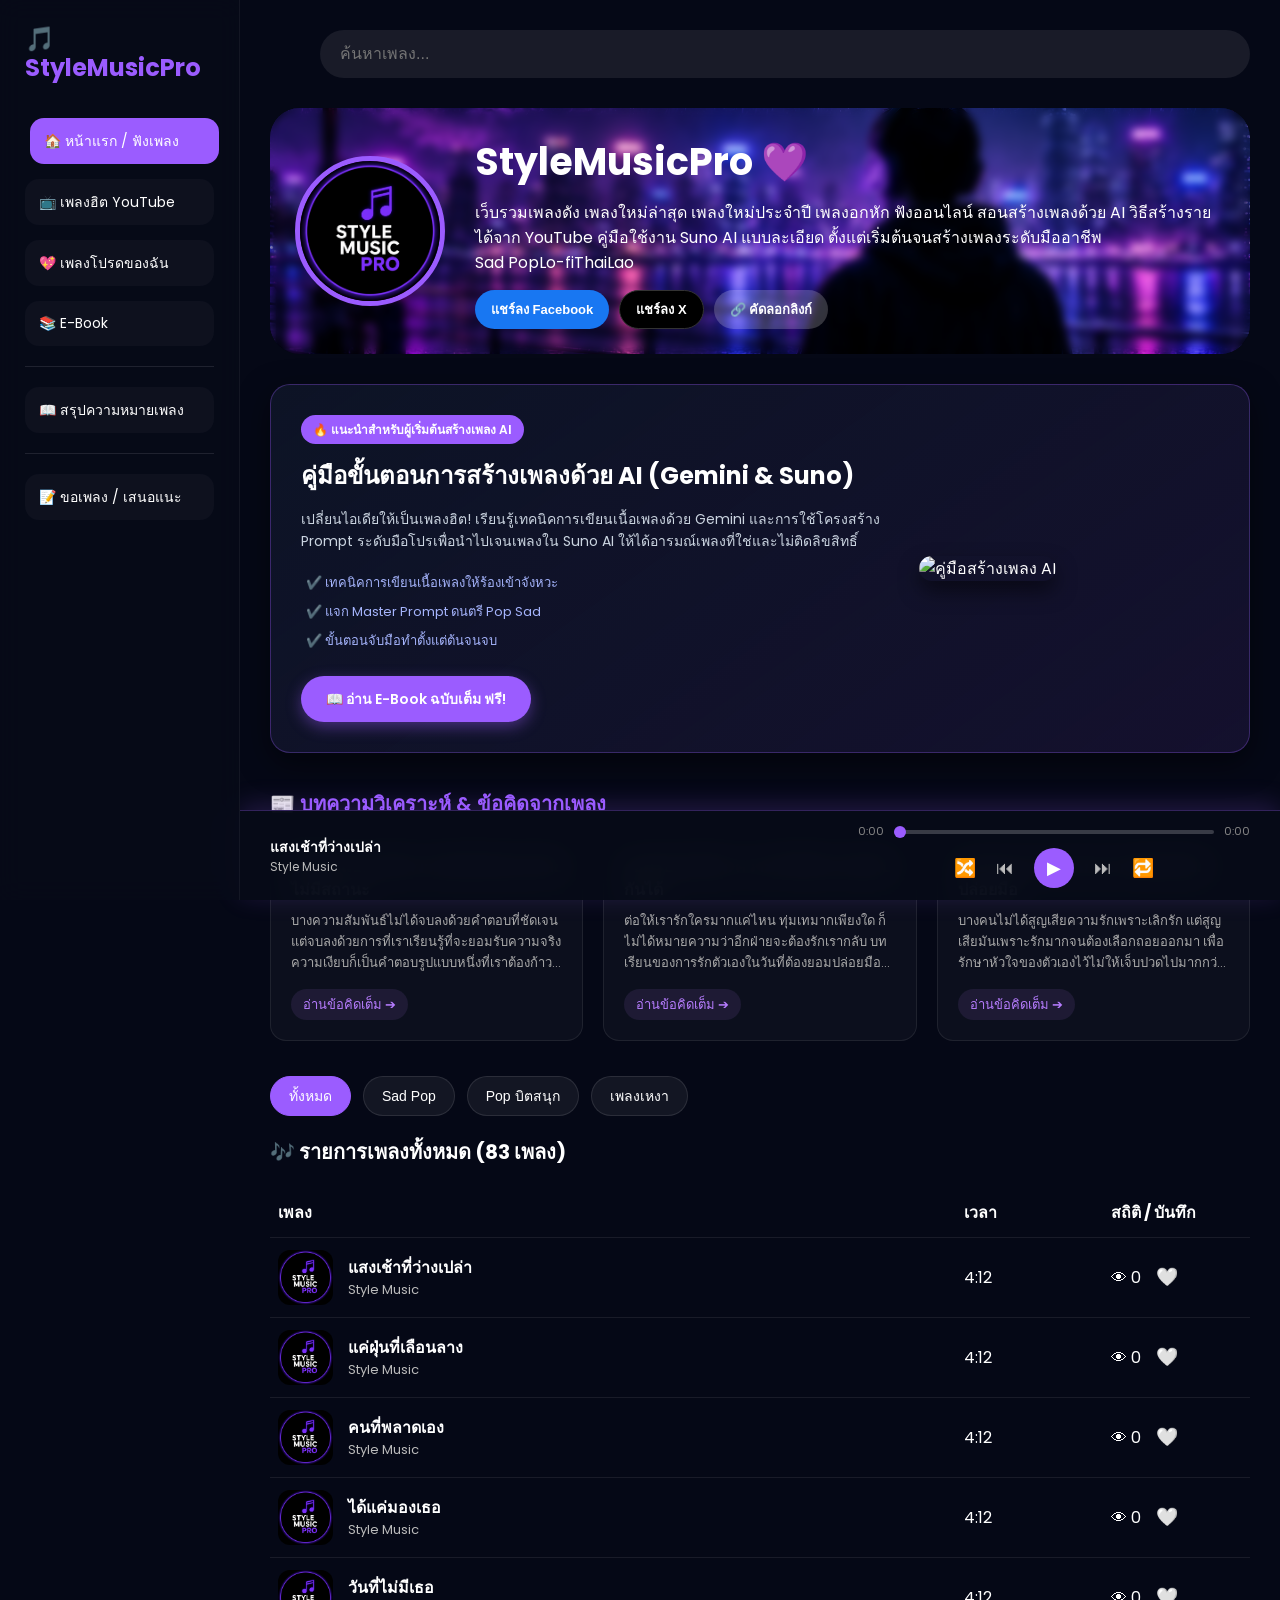
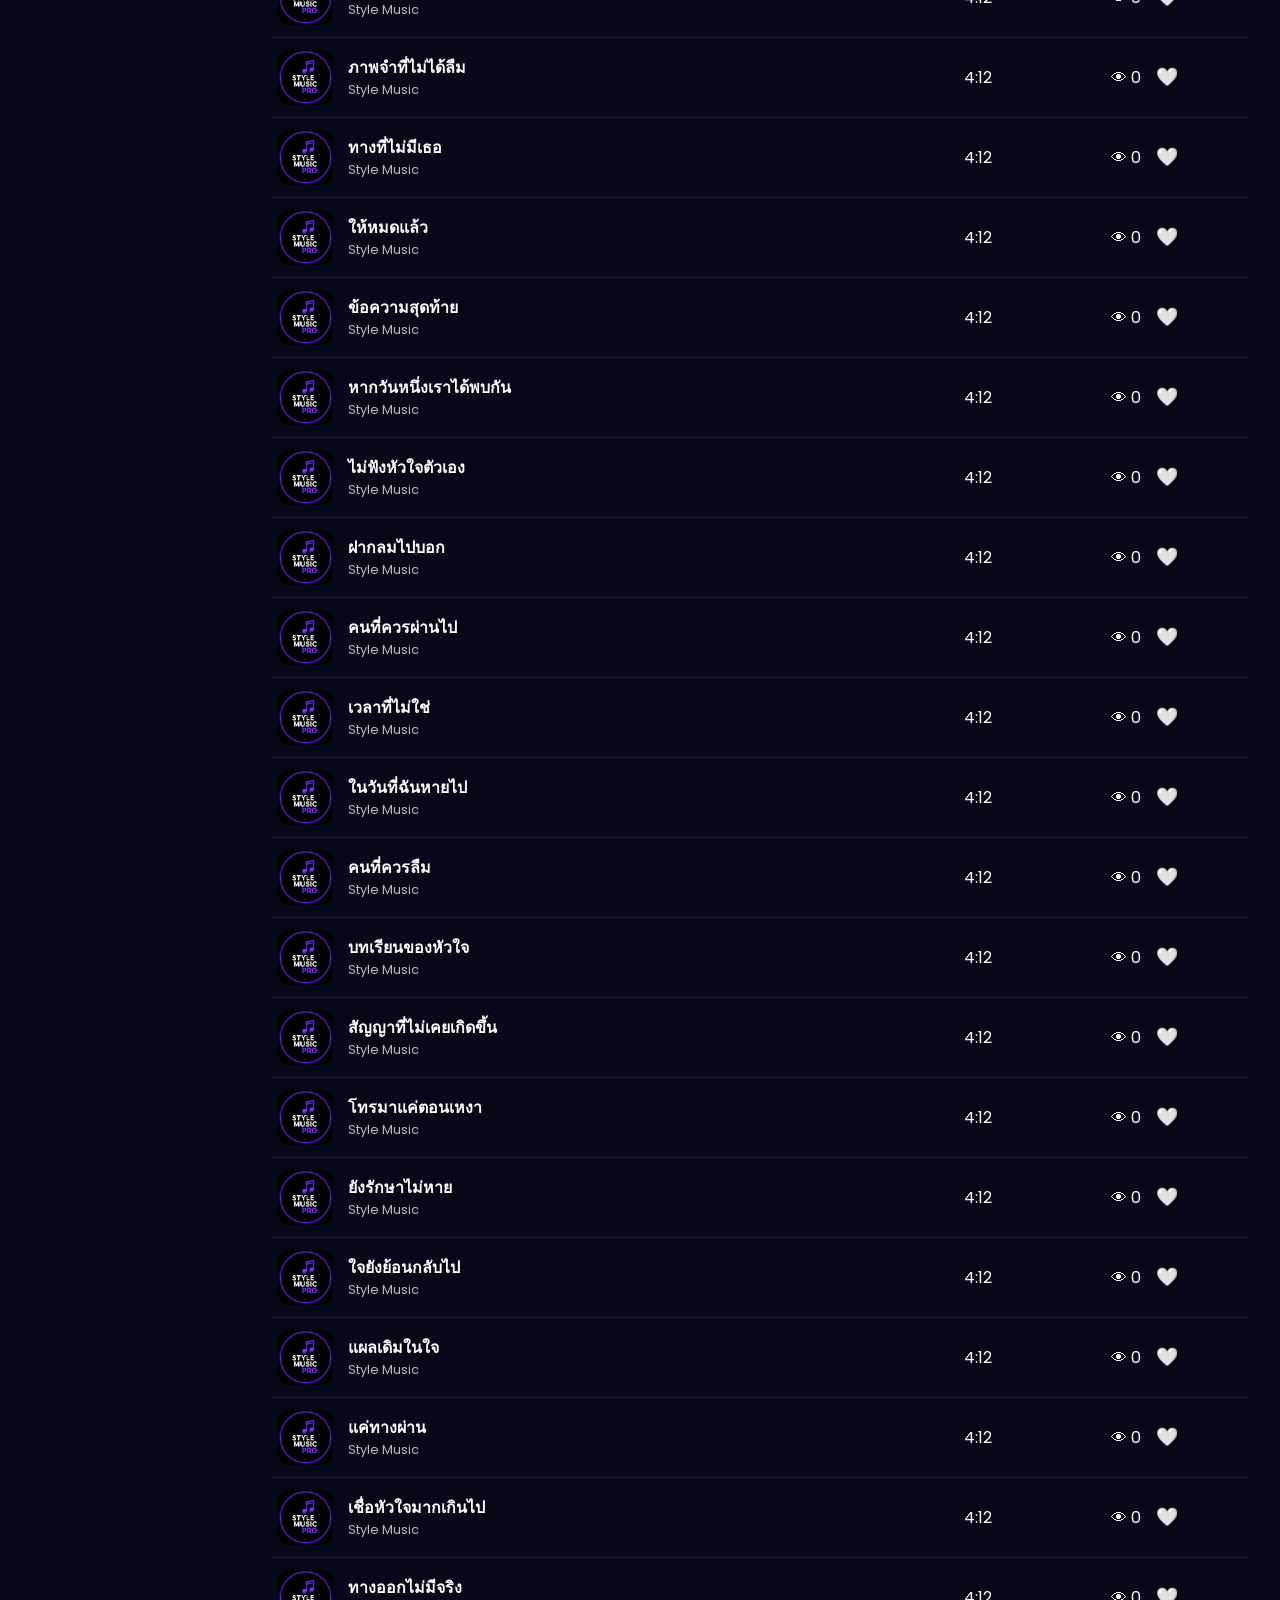
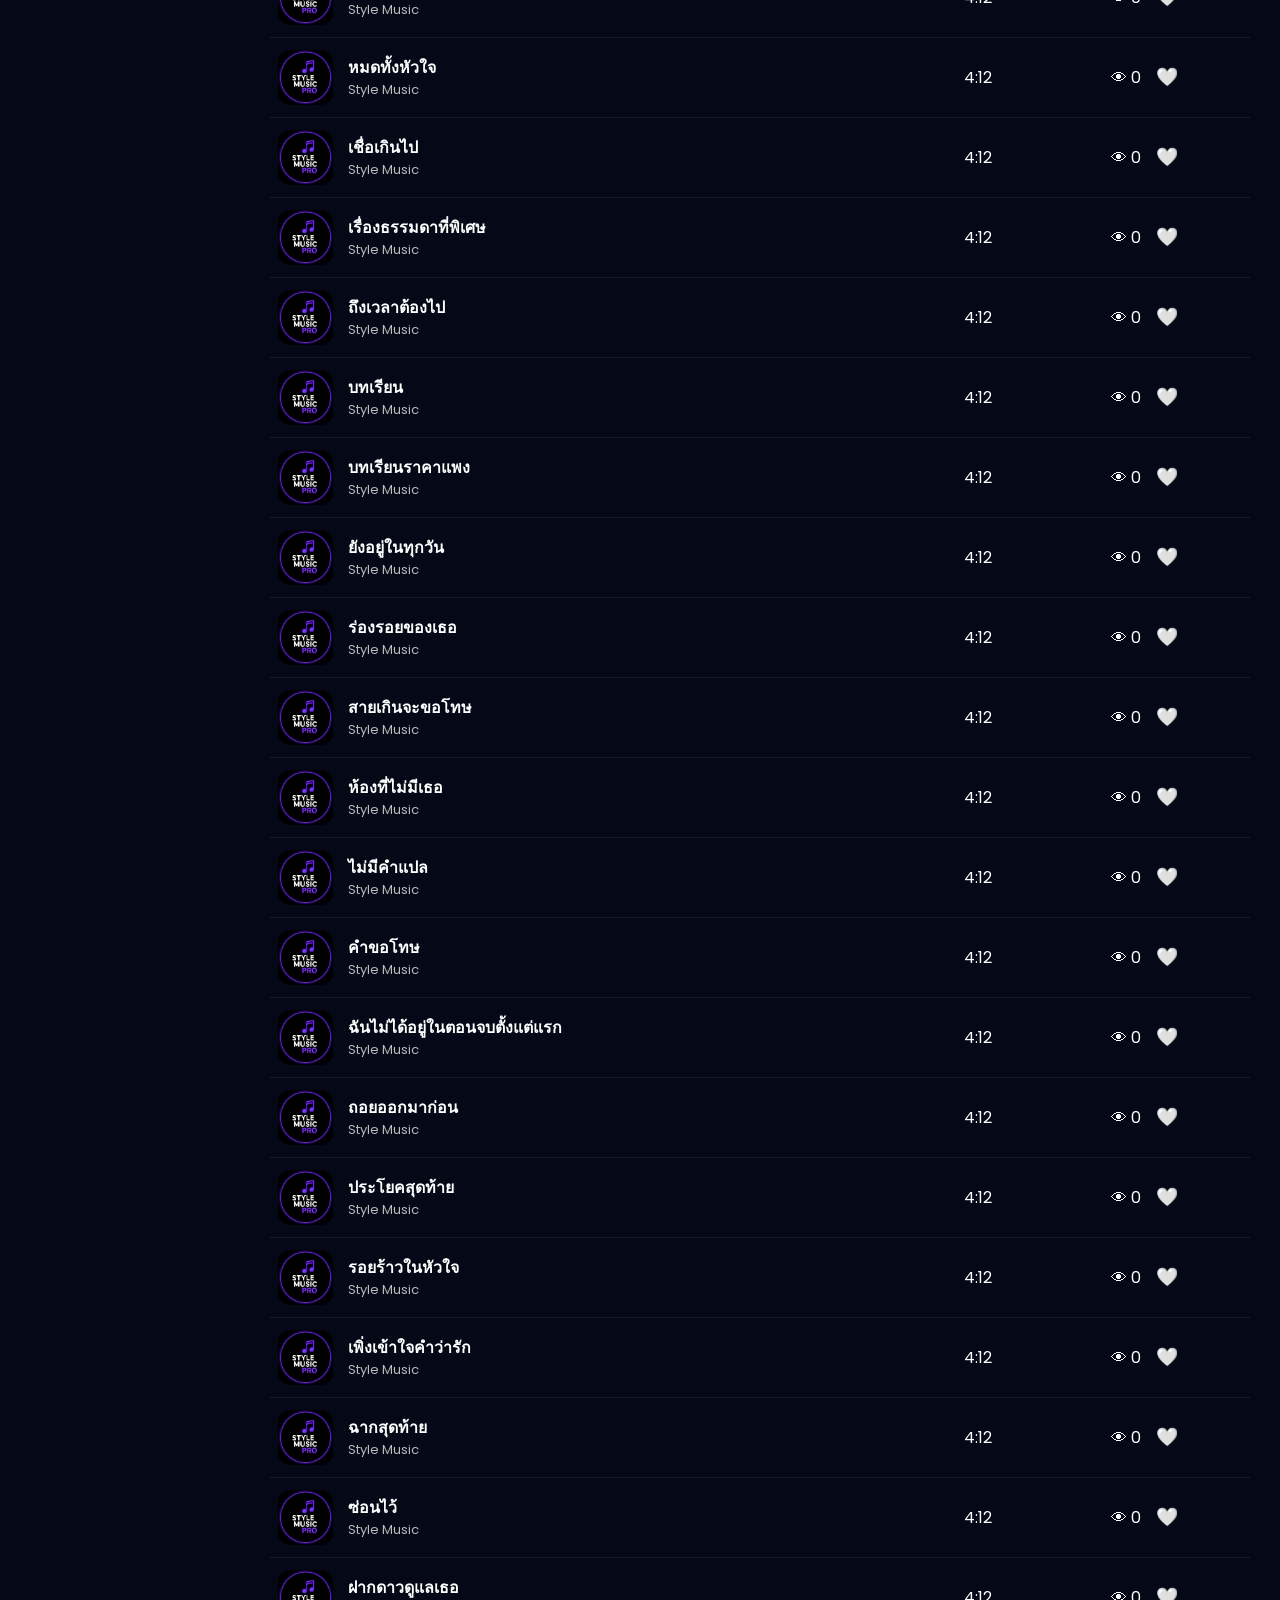
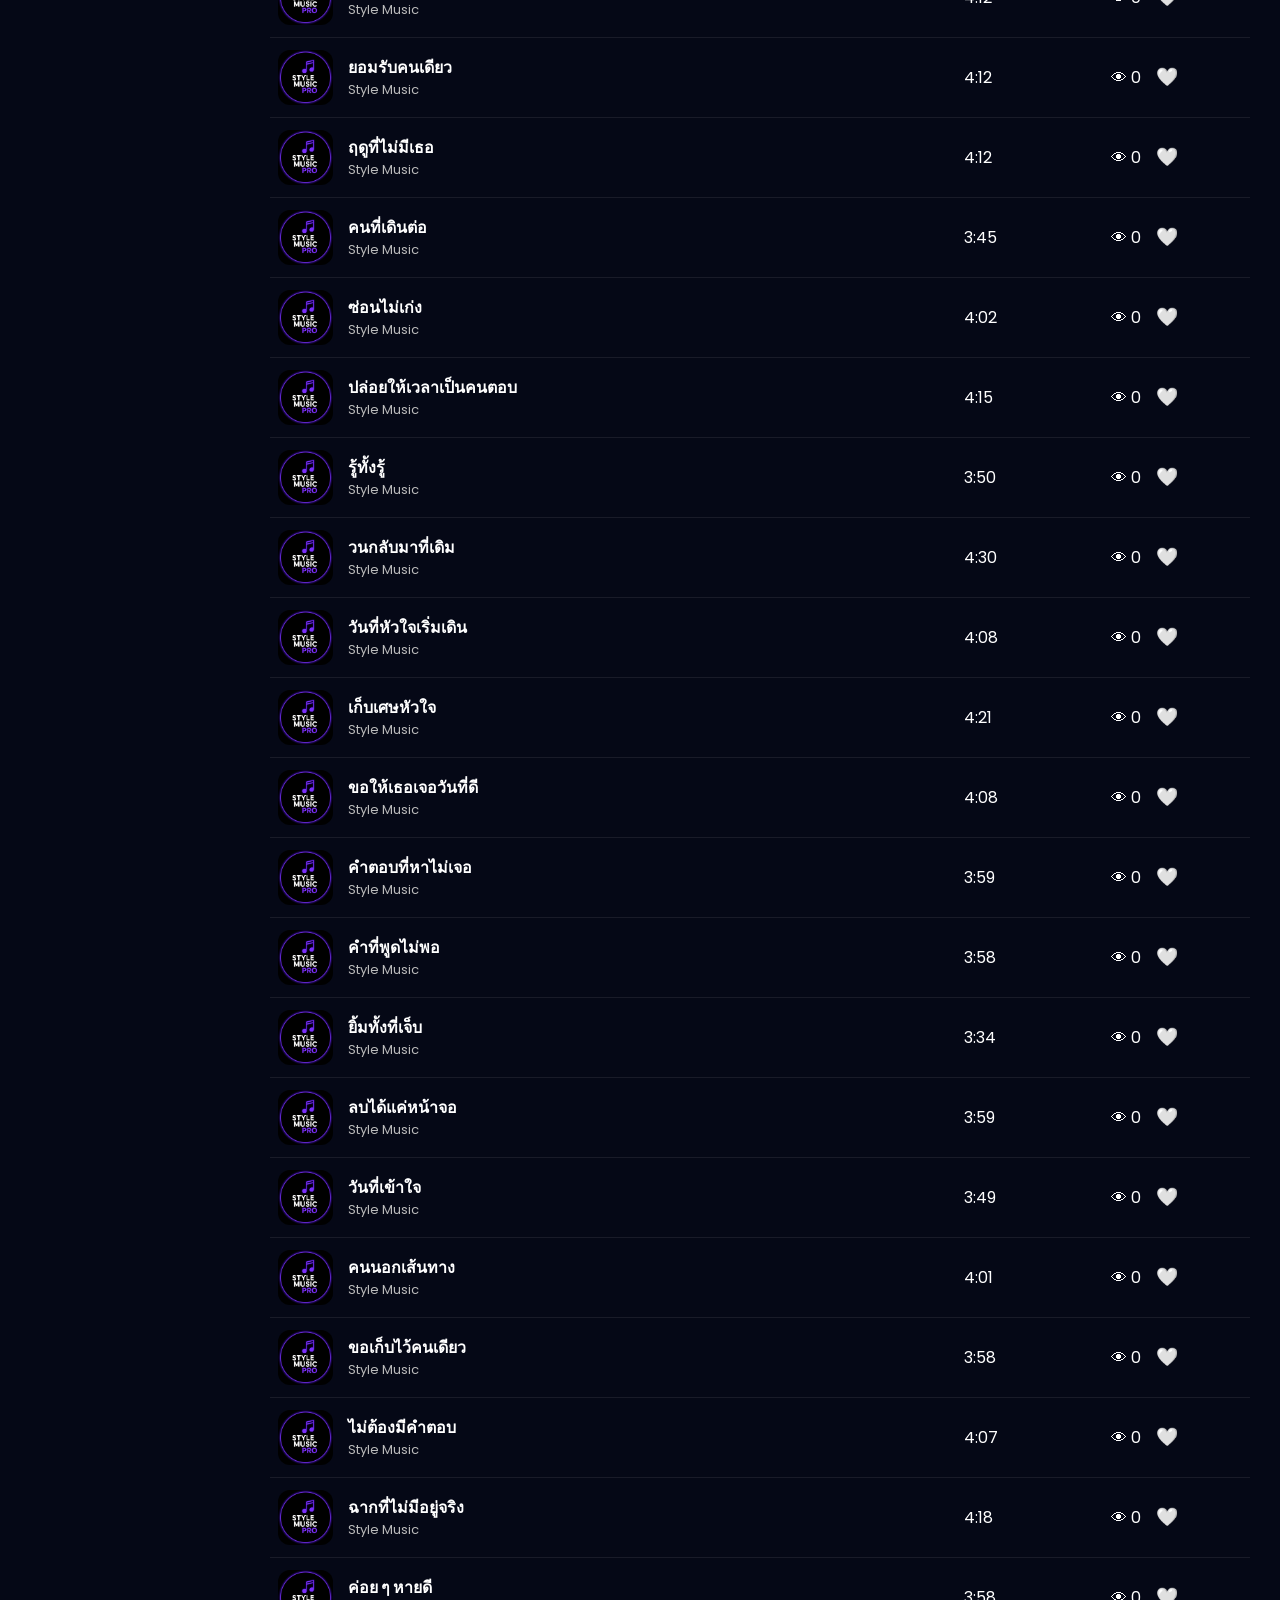
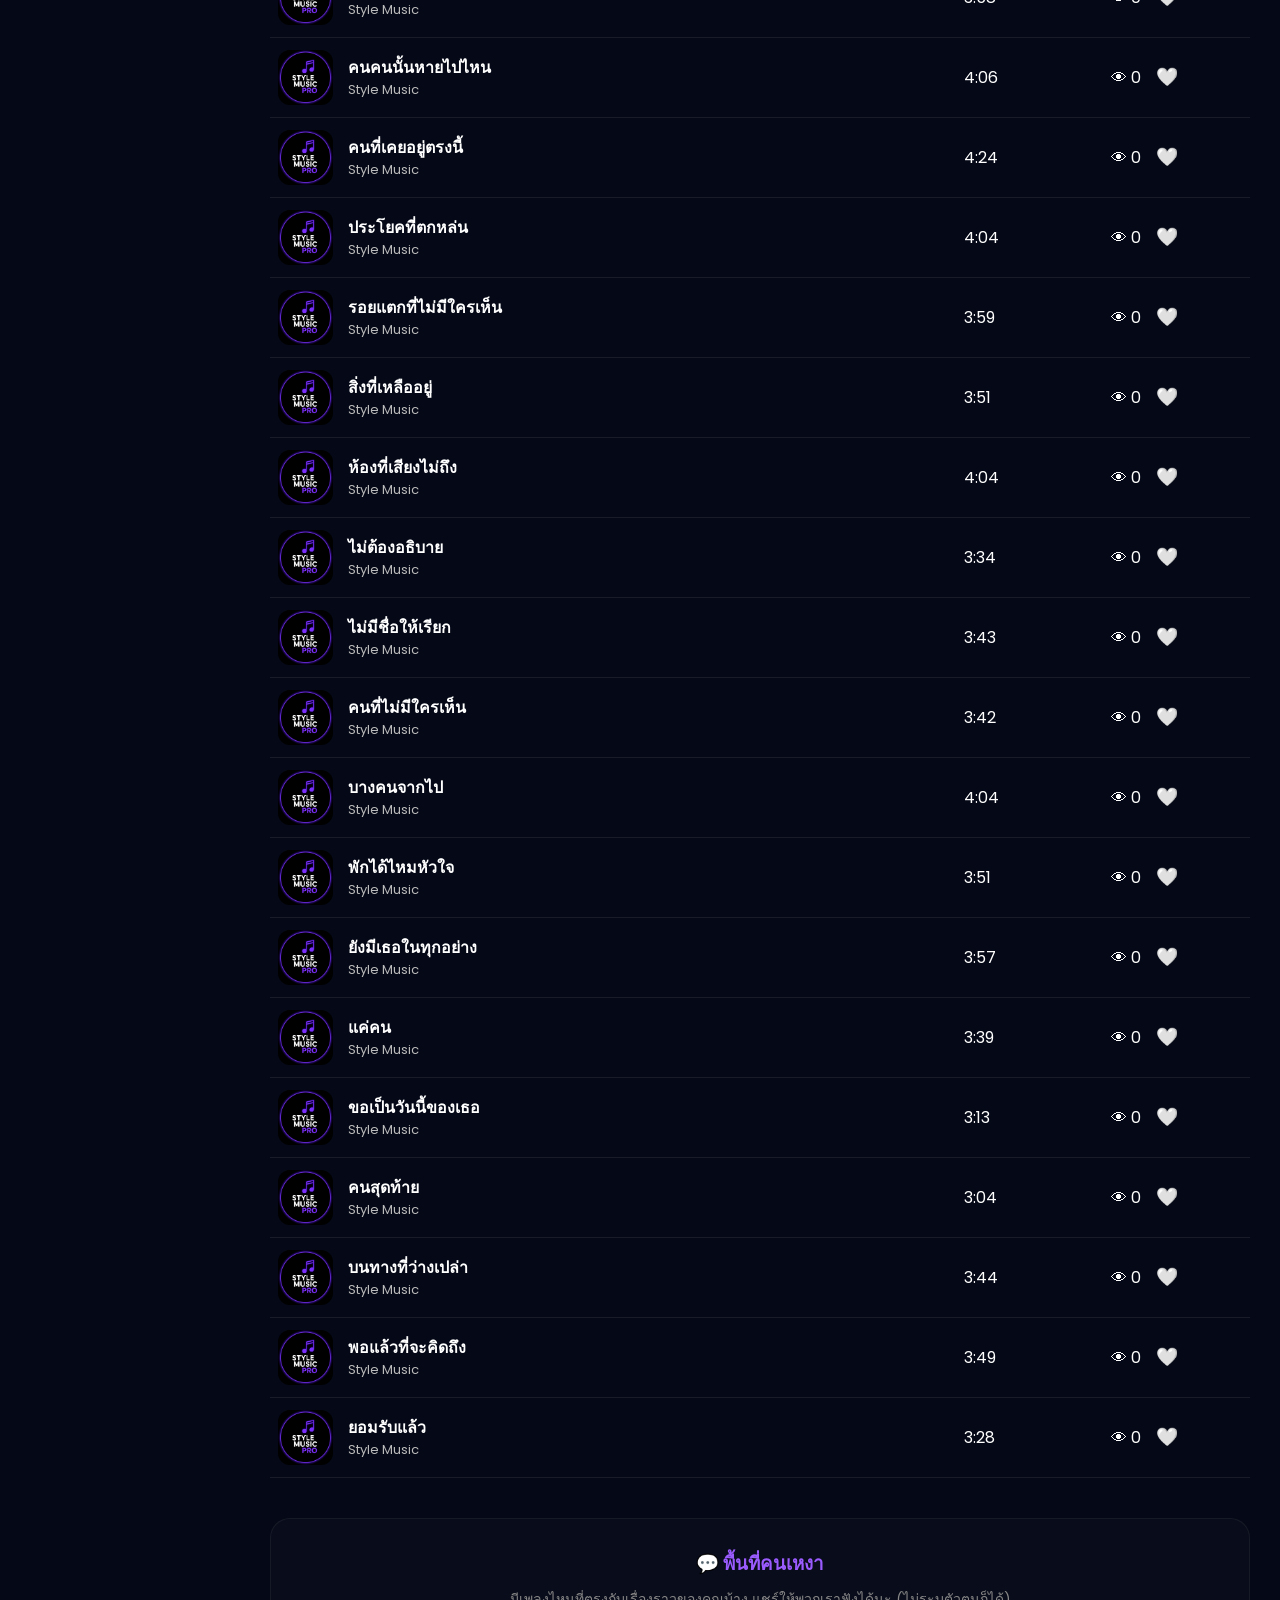
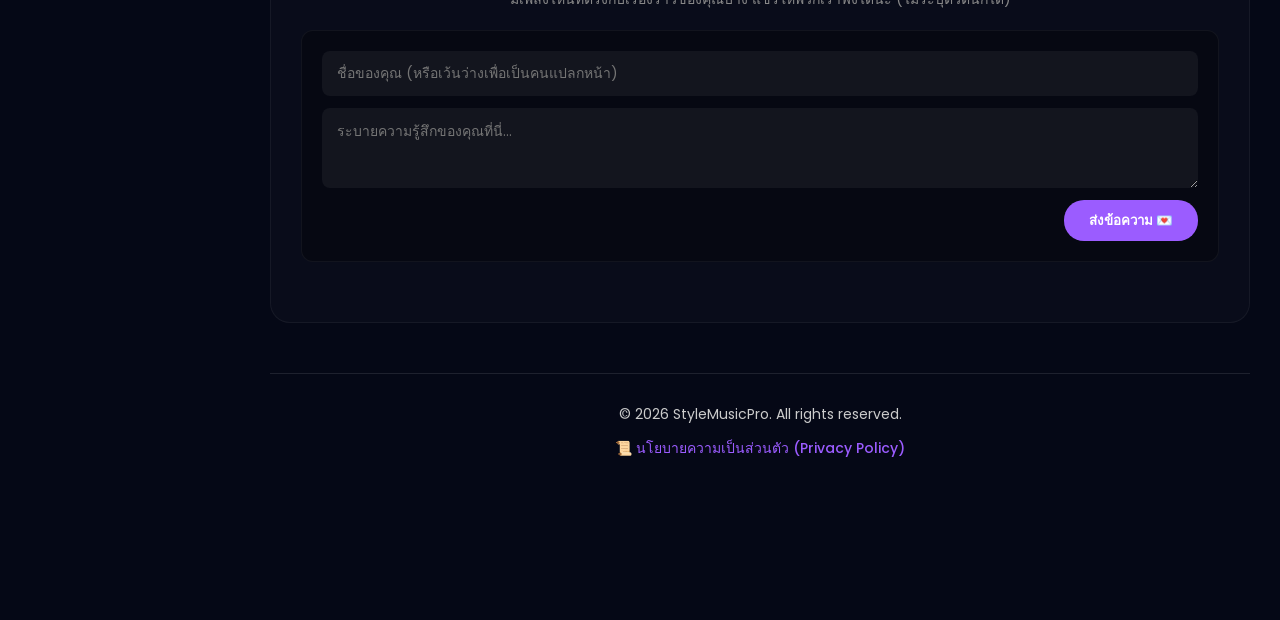
==== index.html @ 8608e1de "Update title for SEO and content relevance" ====
<!DOCTYPE html>
<html lang="th">
<head>
 <script async src="https://pagead2.googlesyndication.com/pagead/js/adsbygoogle.js?client=ca-pub-6145864021950294"
     crossorigin="anonymous"></script>   
<meta name="pushsdk" content="fda6941e9c3d841eda4672176755a786">
<meta charset="UTF-8">
<meta name="viewport" content="width=device-width, initial-scale=1.0, maximum-scale=1.0, user-scalable=no">
<title>StyleMusicPro - ฟังเพลงเศร้า เพลงอกหัก ออนไลน์ฟรี รวมเพลงดัง เพลงใหม่ล่าสุด เพลงใหม่ประจำปี เพลงอกหัก ฟังออนไลน์ สอนสร้างเพลงด้วย AI วิธีสร้างรายได้จาก YouTube คู่มือใช้งาน Suno AI แบบละเอียด ตั้งแต่เริ่มต้นจนสร้างเพลงระดับมืออาชีพ </title>

<meta name="description" content="เว็บฟังเพลงเศร้า เพลงอกหัก เพลงใหม่ ฟังออนไลน์ฟรี ทั้งเพลงไทย เพลงลาว Sad Pop และ Lo-fi">
<meta name="keywords" content="เพลงเศร้า, เพลงอกหัก, ฟังเพลงออนไลน์, เพลงใหม่, เพลงลาว, Sad Pop, เพลงเหงา">
<meta name="author" content="StyleMusicPro">

<script async src="https://www.googletagmanager.com/gtag/js?id=G-PZHXG2Y1PY"></script>
<script>
window.dataLayer = window.dataLayer || [];
function gtag(){dataLayer.push(arguments);}
gtag('js', new Date());
gtag('config', 'G-PZHXG2Y1PY');
</script>

<link href="https://fonts.googleapis.com/css2?family=Poppins:wght@300;400;500;600;700&display=swap" rel="stylesheet">

<style>
/* Global Styles */
.menu-toggle{ display:none; position:fixed; top:15px; left:15px; z-index:9999; width:42px; height:42px; border:none; border-radius:12px; background:#9b5cff; color:white; font-size:24px; cursor:pointer; align-items: center; justify-content: center; }
*{ margin:0; padding:0; box-sizing:border-box; }
body{ font-family:'Poppins',sans-serif; background:#050816; color:white; overflow-x:hidden; width: 100vw; scroll-behavior:smooth; padding-bottom: 100px; }
.container{ display:flex; min-height:100vh; max-width: 100%; }
a { text-decoration: none; color: inherit; }

/* Sidebar */
.sidebar{ width:240px; background:rgba(7,11,24,.88); backdrop-filter:blur(12px); padding:25px; display:flex; flex-direction:column; gap:15px; border-right:1px solid rgba(255,255,255,.05); z-index: 1000; position: fixed; height: 100vh; }
.logo-container { display: flex; justify-content: space-between; align-items: center; margin-bottom:20px; }
.logo{ font-size:24px; font-weight:700; color:#9b5cff; line-height: 1.2; }
.close-sidebar { display: none; background: none; border: none; color: white; font-size: 24px; cursor: pointer; }
.menu{ padding:12px 14px; border-radius:14px; cursor:pointer; transition:.3s; background:rgba(255,255,255,.03); display: block; font-size: 14px; }
.menu:hover, .menu.active { background:#9b5cff; transform:translateX(5px); }
.menu-divider { height: 1px; background: rgba(255,255,255,0.1); margin: 5px 0; }

/* Main Content */
.main{ flex:1; margin-left: 240px; padding:30px; }
.topbar{ display:flex; justify-content:space-between; align-items:center; gap:20px; margin-bottom:30px; }
.search-box input{ width:100%; padding:15px 20px; border:none; border-radius:40px; background:rgba(255,255,255,.08); color:white; outline:none; font-size:16px; }

/* Hero Banner & Share Buttons */
.hero-banner{ background:url('songs/bg.png'); background-size:cover; background-position:center; border-radius:30px; overflow:hidden; margin-bottom:30px; }
.hero-overlay{ display:flex; justify-content:space-between; align-items:center; padding:25px; backdrop-filter:blur(4px); flex-wrap:wrap; gap:30px; }
.hero-left{ display:flex; align-items:center; gap:30px; }
.hero-logo{ width:150px; height:150px; border-radius:50%; object-fit:cover; border:5px solid #9b5cff; }
.hero-info h1{ font-size:38px; margin-bottom:10px; }
.social-share-group { display: flex; gap: 10px; margin-top: 15px; flex-wrap: wrap; }
.social-btn { padding: 8px 16px; border-radius: 20px; border: none; font-size: 13px; font-weight: 600; cursor: pointer; color: white; transition: 0.3s; }
.btn-fb { background: #1877F2; } .btn-x { background: #000; border: 1px solid #333; } .btn-link { background: rgba(255,255,255,0.2); }
.social-btn:hover { opacity: 0.8; transform: translateY(-2px); }

/* --- สไตล์สำหรับ E-Book Teaser ในหน้าแรก (เพิ่มใหม่) --- */
.ebook-teaser-section {
    display: flex;
    background: linear-gradient(145deg, rgba(15,23,42,0.8) 0%, rgba(155,92,255,0.1) 100%);
    border: 1px solid rgba(155,92,255,0.3);
    border-radius: 20px;
    padding: 30px;
    margin-bottom: 35px;
    gap: 30px;
    align-items: center;
    box-shadow: 0 10px 30px rgba(0,0,0,0.5);
}
.teaser-content { flex: 1; }
.teaser-tag {
    background: #9b5cff; color: white; padding: 5px 12px; border-radius: 20px; font-size: 12px; font-weight: 600; display: inline-block; margin-bottom: 15px;
}
.teaser-title { font-size: 24px; color: #fff; margin-bottom: 15px; line-height: 1.4; }
.teaser-desc { color: #cbd5e1; font-size: 14px; line-height: 1.6; margin-bottom: 20px; }
.teaser-highlights { list-style: none; margin-bottom: 25px; margin-left: 5px; }
.teaser-highlights li { color: #a5b4fc; font-size: 13px; margin-bottom: 8px; display: flex; align-items: center; gap: 8px;}
.btn-read-full {
    display: inline-block; background: #9b5cff; color: white; padding: 12px 25px; border-radius: 30px; text-decoration: none; font-weight: 600; font-size: 14px; transition: 0.3s; box-shadow: 0 5px 15px rgba(155,92,255,0.4); border: none; font-family: 'Poppins', sans-serif;
}
.btn-read-full:hover { background: #b77dff; transform: translateY(-3px); box-shadow: 0 8px 20px rgba(155,92,255,0.6); }
.teaser-image { flex-basis: 300px; }
.teaser-image img { width: 100%; border-radius: 16px; box-shadow: 0 10px 20px rgba(0,0,0,0.5); transition: 0.3s; }
.teaser-image img:hover { transform: scale(1.02) rotate(1deg); }

/* Article Preview (SEO) */
.article-preview-section { margin-bottom: 35px; }
.article-preview-title { font-size: 20px; font-weight: 600; margin-bottom: 15px; color: #9b5cff; }
.article-grid { display: grid; grid-template-columns: repeat(auto-fit, minmax(280px, 1fr)); gap: 20px; }
.article-card { background: rgba(255,255,255,0.03); border: 1px solid rgba(255,255,255,0.08); border-radius: 16px; padding: 20px; transition: 0.3s; display: flex; flex-direction: column; cursor: pointer; }
.article-card:hover { transform: translateY(-5px); border-color: #9b5cff; background: rgba(255,255,255,0.05); }
.article-card h3 { color: #fff; font-size: 16px; margin-bottom: 10px; line-height: 1.4; }
.article-card p { color: #aaa; font-size: 13px; line-height: 1.6; margin-bottom: 15px; flex: 1; display: -webkit-box; -webkit-line-clamp: 3; -webkit-box-orient: vertical; overflow: hidden; }
.read-more { color: #b77dff; font-weight: 500; font-size: 13px; align-self: flex-start; background: rgba(183,125,255,0.1); padding: 5px 12px; border-radius: 20px; }

/* Filter Tabs */
.sub-tabs { display: flex; gap: 12px; margin-bottom: 20px; flex-wrap: wrap; }
.tab-btn { padding: 8px 18px; border-radius: 20px; background: rgba(255,255,255,0.06); border: 1px solid rgba(255,255,255,0.1); color: #fff; cursor: pointer; font-size: 14px; }
.tab-btn:hover, .tab-btn.active { background: #9b5cff; border-color: #9b5cff; }

/* Table & Song Rows */
.song-table{ width:100%; border-collapse:collapse; margin-bottom: 40px; }
.song-table td, .song-table th{ padding:12px 8px; border-bottom:1px solid rgba(255,255,255,.08); text-align: left; }
.song-row{ transition:.25s; cursor: pointer; }
.song-row:hover{ background:rgba(255,255,255,.05); transform:scale(1.01); }
.song-info{ display:flex; align-items:center; gap:15px; pointer-events: none; }
.song-info img{ width:55px; height:55px; border-radius:12px; object-fit:cover; }
.song-title{ font-weight:700; color: #fff; }
.song-artist{ font-size:13px; color:#bbb; }
.song-stats { display: flex; align-items: center; gap: 15px; }
.fav-btn { font-size: 18px; cursor: pointer; color: #aaa; transition: 0.3s; background: none; border: none; }
.fav-btn.active { color: #ff2d55; transform: scale(1.2); }

/* Comment Section */
.comments-section { background: rgba(255,255,255,0.02); padding: 30px; border-radius: 20px; border: 1px solid rgba(255,255,255,0.05); margin-bottom: 50px; text-align: center; }

/* Bottom Player */
.bottom-player { position: fixed; bottom: 0; left: 240px; right: 0; height: 90px; background: rgba(7,11,24,0.95); backdrop-filter: blur(15px); display: flex; justify-content: space-between; align-items: center; padding: 0 30px; z-index: 998; border-top: 1px solid rgba(155,92,255,0.3); box-shadow: 0 -5px 25px rgba(155,92,255,0.2); animation: plasmaGlow 4s infinite alternate; }
@keyframes plasmaGlow {
    0% { box-shadow: 0 -2px 15px rgba(155,92,255,0.1); }
    100% { box-shadow: 0 -5px 30px rgba(155,92,255,0.5), 0 0 10px rgba(0, 255, 255, 0.1); }
}

.now-playing { display: flex; align-items: center; gap: 15px; width: 30%; }
.now-playing img { width: 50px; height: 50px; border-radius: 10px; object-fit: cover; display: none; }
.np-texts { display: flex; flex-direction: column; }
.np-title { font-weight: 600; font-size: 14px; color: #fff; white-space: nowrap; overflow: hidden; text-overflow: ellipsis; }
.np-artist { font-size: 12px; color: #bbb; }

.player-center { width: 40%; display: flex; flex-direction: column; align-items: center; gap: 8px; }
.player-controls { display: flex; align-items: center; gap: 20px; }
.ctrl-btn { background: none; border: none; color: #bbb; font-size: 18px; cursor: pointer; transition: 0.2s; }
.ctrl-btn:hover { color: #fff; }
.ctrl-btn.active { color: #9b5cff; }
.play-btn { width: 40px; height: 40px; border-radius: 50%; background: #9b5cff; color: white; display: flex; align-items: center; justify-content: center; font-size: 18px; }
.play-btn:hover { transform: scale(1.1); }

.progress-container { display: flex; align-items: center; gap: 10px; width: 100%; font-size: 11px; color: #888; }
.progress-bar { flex: 1; -webkit-appearance: none; height: 4px; background: rgba(255,255,255,0.2); border-radius: 5px; cursor: pointer; outline: none; }
.progress-bar::-webkit-slider-thumb { -webkit-appearance: none; width: 12px; height: 12px; border-radius: 50%; background: #9b5cff; cursor: pointer; }

/* Custom Comments Section Styles */
.custom-comment-box { background: rgba(0,0,0,0.3); padding: 20px; border-radius: 12px; border: 1px solid rgba(255,255,255,0.05); margin-bottom: 30px; display: flex; flex-direction: column; gap: 12px; text-align: left; }
.comment-input, .comment-textarea { width: 100%; padding: 12px 15px; border-radius: 8px; border: none; background: rgba(255,255,255,0.05); color: white; font-family: 'Poppins', sans-serif; outline: none; font-size: 14px; }
.comment-input:focus, .comment-textarea:focus { border: 1px solid #9b5cff; background: rgba(255,255,255,0.08); }
.comment-textarea { resize: vertical; min-height: 80px; }
.comment-btn { align-self: flex-end; background: #9b5cff; color: white; border: none; padding: 10px 25px; border-radius: 20px; cursor: pointer; font-weight: 600; transition: 0.3s; font-family: 'Poppins', sans-serif; }
.comment-btn:hover { background: #b77dff; transform: translateY(-2px); box-shadow: 0 5px 15px rgba(155,92,255,0.3); }
.comments-list { display: flex; flex-direction: column; gap: 15px; text-align: left; }
.comment-item { background: rgba(255,255,255,0.03); padding: 15px 20px; border-radius: 10px; border-left: 4px solid #9b5cff; transition: 0.3s; }
.comment-item:hover { background: rgba(255,255,255,0.05); }
.comment-header { display: flex; justify-content: space-between; align-items: center; margin-bottom: 8px; border-bottom: 1px solid rgba(255,255,255,0.05); padding-bottom: 8px; }
.comment-author { font-weight: 600; color: #fff; font-size: 14px; }
.comment-date { font-size: 11px; color: #888; }
.comment-body { font-size: 14px; color: #ccc; line-height: 1.6; white-space: pre-wrap; word-break: break-word; }

/* -------------------------------------------
   CSS สำหรับหน้าวิดีโอ (Videos Section)
------------------------------------------- */
.page-header { margin-bottom: 30px; padding-bottom: 20px; border-bottom: 1px solid rgba(255,255,255,0.1); }
.page-title { font-size: 28px; color: #fff; margin-bottom: 10px; }
.page-subtitle { color: #aaa; font-size: 14px; }
.video-grid { display: grid; grid-template-columns: repeat(auto-fit, minmax(320px, 1fr)); gap: 25px; margin-bottom: 50px; }
.video-card { background: rgba(255,255,255,0.02); border: 1px solid rgba(255,255,255,0.05); border-radius: 16px; padding: 15px; transition: 0.3s; }
.video-card:hover { transform: translateY(-5px); border-color: #9b5cff; background: rgba(255,255,255,0.05); box-shadow: 0 10px 20px rgba(155,92,255,0.1); }
.video-card iframe { width: 100%; height: 220px; border-radius: 12px; border: none; margin-bottom: 15px; }
.video-title { font-size: 16px; font-weight: 600; color: #fff; line-height: 1.4; margin-bottom: 8px; }
.video-channel { font-size: 13px; color: #9b5cff; }

/* Responsive (Mobile Version) อัปเดตใหม่ */
@media(max-width:768px){
    .menu-toggle { display: flex; }
    .sidebar { left: -280px; width: 260px; transition: .3s; }
    .sidebar.active { left: 0; box-shadow: 0 0 30px rgba(0,0,0,.9); }
    .close-sidebar { display: block; }
    
    .main { margin-left: 0; padding: 15px; padding-top: 75px; padding-bottom: 140px; width: 100%; }
    
    .hero-left { flex-direction: column; align-items: center; text-align: center; }
    .hero-tags { justify-content: center; }
    .social-share-group { justify-content: center; }

    /* Responsive E-Book Teaser (เพิ่มใหม่) */
    .ebook-teaser-section { flex-direction: column-reverse; padding: 20px; text-align: center; }
    .teaser-title { font-size: 20px; }
    .teaser-image { flex-basis: auto; width: 100%; }
    .teaser-highlights li { justify-content: center; }
    
    .song-table thead { display: none; }
    .song-table, .song-table tbody, .song-table tr, .song-table td { display: block; width: 100%; border: none; }
    .song-row { padding: 15px 10px; border-bottom: 1px solid rgba(255,255,255,.08); position: relative; display: block; }
    .song-row td { padding: 5px 0; }
    .song-row td:nth-child(2) { position: absolute; right: 15px; top: 15px; color: #888; font-size: 12px; }
    .song-row td:nth-child(3) { margin-top: 5px; border-top: 1px dashed rgba(255,255,255,0.05); padding-top: 10px; }
    
    .bottom-player { left: 0; padding: 10px 15px; height: 130px; flex-direction: column; gap: 8px; justify-content: center; border-radius: 20px 20px 0 0; }
    .now-playing { width: 100%; display: flex; flex-direction: column; gap: 2px; align-items: center; justify-content: center; }
    .now-playing img { display: none !important; }
    .np-texts { align-items: center; text-align: center; }
    .player-center { width: 100%; gap: 10px; }
    .progress-container { margin-bottom: 2px; }
}
</style>
</head>
<body>

<button class="menu-toggle" onclick="toggleMenu()">☰</button>

<div class="container">
    <div class="sidebar" id="sidebar">
        <div class="logo-container">
            <div class="logo">🎵 StyleMusicPro</div>
            <button class="close-sidebar" onclick="toggleMenu()">✕</button>
        </div>
        <a href="#" class="menu active" id="menuHome" onclick="showHome()">🏠 หน้าแรก / ฟังเพลง</a>
        <a href="#" class="menu" id="menuVideo" onclick="showVideos()">📺 เพลงฮิต YouTube</a>
        <a href="#" class="menu" id="menuFav" onclick="showFavorites()">💖 เพลงโปรดของฉัน</a>
        <a href="ebook.html" class="menu" id="menuEbook">📚 E-Book </a> <div class="menu-divider"></div>
        <a href="lyrics.html" target="_blank" class="menu">📖 สรุปความหมายเพลง</a>
        <div class="menu-divider"></div>
        <a href="mailto:contact@stylemusicpro.com?subject=ขอเพลงเศร้าเข้าเว็บ StyleMusicPro" class="menu">📝 ขอเพลง / เสนอแนะ</a>
    </div>

    <div class="main">
        <div class="topbar">
            <div class="search-box" style="flex:1; margin-left: 50px;">
                <input type="text" id="search" placeholder="ค้นหาเพลง...">
            </div>
        </div>

        <div id="musicSection">
            <div class="hero-banner">
                <div class="hero-overlay">
                    <div class="hero-left">
                        <img src="songs/stylemusic.png" alt="โลโก้ StyleMusicPro" class="hero-logo">
                        <div class="hero-info">
                            <h1>StyleMusicPro 💜</h1>
                            <p class="hero-desc">เว็บรวมเพลงดัง เพลงใหม่ล่าสุด เพลงใหม่ประจำปี เพลงอกหัก ฟังออนไลน์ สอนสร้างเพลงด้วย AI วิธีสร้างรายได้จาก YouTube คู่มือใช้งาน Suno AI แบบละเอียด ตั้งแต่เริ่มต้นจนสร้างเพลงระดับมืออาชีพ </p>
                            <div class="hero-tags">
                                <span>Sad Pop</span><span>Lo-fi</span><span>Thai</span><span>Lao</span>
                            </div>
                            <div class="social-share-group">
                                <button class="social-btn btn-fb" onclick="window.open('https://www.facebook.com/sharer/sharer.php?u='+encodeURIComponent(window.location.href))">แชร์ลง Facebook</button>
                                <button class="social-btn btn-x" onclick="window.open('https://twitter.com/intent/tweet?text=ฟังเพลงเศร้าที่ StyleMusicPro&url='+encodeURIComponent(window.location.href))">แชร์ลง X</button>
                                <button class="social-btn btn-link" onclick="copyLink()">🔗 คัดลอกลิงก์</button>
                            </div>
                        </div>
                    </div>
                </div>
            </div>

            <div class="ebook-teaser-section">
                <div class="teaser-content">
                    <span class="teaser-tag">🔥 แนะนำสำหรับผู้เริ่มต้นสร้างเพลง AI</span>
                    <h2 class="teaser-title">คู่มือขั้นตอนการสร้างเพลงด้วย AI (Gemini & Suno)</h2>
                    <p class="teaser-desc">
                        เปลี่ยนไอเดียให้เป็นเพลงฮิต! เรียนรู้เทคนิคการเขียนเนื้อเพลงด้วย Gemini 
                        และการใช้โครงสร้าง Prompt ระดับมือโปรเพื่อนำไปเจนเพลงใน Suno AI 
                        ให้ได้อารมณ์เพลงที่ใช่และไม่ติดลิขสิทธิ์
                    </p>
                    <ul class="teaser-highlights">
                        <li>✔️ เทคนิคการเขียนเนื้อเพลงให้ร้องเข้าจังหวะ</li>
                        <li>✔️ แจก Master Prompt ดนตรี Pop Sad</li>
                        <li>✔️ ขั้นตอนจับมือทำตั้งแต่ต้นจนจบ</li>
                    </ul>
                    <a href="ebook.html" class="btn-read-full">📖 อ่าน E-Book ฉบับเต็ม ฟรี!</a>
                </div>
                <div class="teaser-image">
                    <img src="https://via.placeholder.com/400x400/9b5cff/ffffff?text=AI+Music+Guide" alt="คู่มือสร้างเพลง AI">
                </div>
            </div>
            <div class="article-preview-section">
                <div class="article-preview-title">📰 บทความวิเคราะห์ & ข้อคิดจากเพลง</div>
                <div class="article-grid">
                    <a href="lyrics.html" target="_blank" class="article-card">
                        <h3>ไม่มีคำแปล: เมื่อความสัมพันธ์จบลงโดยไม่มีสถานะ</h3>
                        <p>บางความสัมพันธ์ไม่ได้จบลงด้วยคำตอบที่ชัดเจน แต่จบลงด้วยการที่เราเรียนรู้ที่จะยอมรับความจริง ความเงียบก็เป็นคำตอบรูปแบบหนึ่งที่เราต้องก้าวผ่านไป...</p>
                        <span class="read-more">อ่านข้อคิดเต็ม ➔</span>
                    </a>
                    <a href="lyrics.html" target="_blank" class="article-card">
                        <h3>ยอมรับคนเดียว: ความรักที่ไม่อาจบังคับกันได้</h3>
                        <p>ต่อให้เรารักใครมากแค่ไหน ทุ่มเทมากเพียงใด ก็ไม่ได้หมายความว่าอีกฝ่ายจะต้องรักเรากลับ บทเรียนของการรักตัวเองในวันที่ต้องยอมปล่อยมือ...</p>
                        <span class="read-more">อ่านข้อคิดเต็ม ➔</span>
                    </a>
                    <a href="lyrics.html" target="_blank" class="article-card">
                        <h3>ถอยออกมาก่อน: รักมากจนต้องเลือกปล่อยมือ</h3>
                        <p>บางคนไม่ได้สูญเสียความรักเพราะเลิกรัก แต่สูญเสียมันเพราะรักมากจนต้องเลือกถอยออกมา เพื่อรักษาหัวใจของตัวเองไว้ไม่ให้เจ็บปวดไปมากกว่านี้...</p>
                        <span class="read-more">อ่านข้อคิดเต็ม ➔</span>
                    </a>
                </div>
            </div>

            <div class="sub-tabs" id="genreTabs">
                <button class="tab-btn active" onclick="filterSubGenre('all', this)">ทั้งหมด</button>
                <button class="tab-btn" onclick="filterSubGenre('sadpop', this)">Sad Pop</button>
                <button class="tab-btn" onclick="filterSubGenre('pop', this)">Pop บิตสนุก</button>
                <button class="tab-btn" onclick="filterSubGenre('lonely', this)">เพลงเหงา</button>
            </div>

            <h2 id="sectionTitle" style="margin-bottom: 20px; font-size: 20px;">🎶 รายการเพลงทั้งหมด (กำลังโหลด...)</h2>

            <table class="song-table">
                <thead>
                    <tr><th style="width:70%;">เพลง</th><th style="width:15%;">เวลา</th><th style="width:15%;">สถิติ / บันทึก</th></tr>
                </thead>
                <tbody id="songList">
                </tbody>
            </table>

            <div class="comments-section">
                <h3 style="color:#9b5cff; margin-bottom: 10px;">💬 พื้นที่คนเหงา</h3>
                <p style="color:#888; font-size: 14px; margin-bottom: 20px;">มีเพลงไหนที่ตรงกับเรื่องราวของคุณบ้าง แชร์ให้พวกเราฟังได้นะ (ไม่ระบุตัวตนก็ได้)</p>
                
                <div class="custom-comment-box">
                    <input type="text" id="commentName" placeholder="ชื่อของคุณ (หรือเว้นว่างเพื่อเป็นคนแปลกหน้า)" class="comment-input" maxlength="30">
                    <textarea id="commentText" placeholder="ระบายความรู้สึกของคุณที่นี่..." class="comment-textarea" maxlength="500"></textarea>
                    <button id="submitCommentBtn" class="comment-btn">ส่งข้อความ 💌</button>
                </div>

                <div id="commentsList" class="comments-list">
                </div>
            </div>
        </div>
        <div id="videoSection" style="display: none;">
            <div class="page-header">
                <h1 class="page-title">📺 เพลงฮิตจาก YouTube</h1>
                <p class="page-subtitle">รวมวิดีโอเพลงเศร้า เพลงอกหัก และเพลงฮิต TikTok จากช่อง <b>khoun chanel</b></p>
            </div>

            <div class="video-grid">
                <div class="video-card">
                    <iframe width="100%" height="220" src="https://www.youtube.com/embed/rXsbhNzHbH8" title="รวมเพลงดังใน tiktok 2026 Vol.1" frameborder="0" allow="accelerometer; autoplay; clipboard-write; encrypted-media; gyroscope; picture-in-picture" allowfullscreen></iframe>
                    <div class="video-title">รวมเพลงดังใน tiktok 2026 (Vol.1)</div>
                    <div class="video-channel">👤 khoun chanel</div>
                </div>
                <div class="video-card">
                    <iframe width="100%" height="220" src="https://www.youtube.com/embed/gHJ9FdzcyEU" title="รวมเพลงดังใน tiktok 2026 Vol.2" frameborder="0" allow="accelerometer; autoplay; clipboard-write; encrypted-media; gyroscope; picture-in-picture" allowfullscreen></iframe>
                    <div class="video-title">รวมเพลงดังใน tiktok 2026 (Vol.2)</div>
                    <div class="video-channel">👤 khoun chanel</div>
                </div>
                <div class="video-card">
                    <iframe width="100%" height="220" src="https://www.youtube.com/embed/jCO7IGr0SBY" title="รวมเพลงดังใน tiktok 2026 Vol.3" frameborder="0" allow="accelerometer; autoplay; clipboard-write; encrypted-media; gyroscope; picture-in-picture" allowfullscreen></iframe>
                    <div class="video-title">รวมเพลงดังใน tiktok 2026 (Vol.3)</div>
                    <div class="video-channel">👤 khoun chanel</div>
                </div>
                <div class="video-card">
                    <iframe width="100%" height="220" src="https://www.youtube.com/embed/g-vHSyyR7l8" title="รวมเพลงดังใน tiktok 2026 Vol.4" frameborder="0" allow="accelerometer; autoplay; clipboard-write; encrypted-media; gyroscope; picture-in-picture" allowfullscreen></iframe>
                    <div class="video-title">รวมเพลงดังใน tiktok 2026 (Vol.4)</div>
                    <div class="video-channel">👤 khoun chanel</div>
                </div>
            </div>
        </div>
        <div style="text-align: center; padding: 30px 20px; margin-top: 40px; border-top: 1px solid rgba(255,255,255,0.1);">
            <p style="color: #ccc; font-size: 14px; margin-bottom: 10px;">© 2026 StyleMusicPro. All rights reserved.</p>
            <a href="privacy-policy.html" style="color: #9b5cff; text-decoration: none; font-size: 14px; font-weight: 500;">📜 นโยบายความเป็นส่วนตัว (Privacy Policy)</a>
        </div>
    </div>
</div>

<div class="bottom-player">
    <div class="now-playing">
        <img id="npImg" src="songs/stylemusic.png" alt="ปกเพลงกำลังเล่น">
        <div class="np-texts">
            <div class="np-title" id="npTitle">🎵 ยังไม่ได้เลือกเพลง</div>
            <div class="np-artist" id="npArtist">StyleMusicPro</div>
        </div>
    </div>

    <div class="player-center">
        <div class="progress-container">
            <span id="currentTime">0:00</span>
            <input type="range" class="progress-bar" id="progressBar" value="0" step="1" min="0">
            <span id="durationTime">0:00</span>
        </div>
        <div class="player-controls">
            <button class="ctrl-btn" id="btnShuffle" onclick="toggleShuffle()">🔀</button>
            <button class="ctrl-btn" onclick="prevSong()">⏮</button>
            <button class="ctrl-btn play-btn" id="btnPlayPause" onclick="togglePlay()">▶</button>
            <button class="ctrl-btn" onclick="nextSong()">⏭</button>
            <button class="ctrl-btn" id="btnRepeat" onclick="toggleRepeat()">🔁</button>
        </div>
    </div>
</div>

<script>
// --- UI & Utility Functions ---
function toggleMenu() { document.getElementById('sidebar').classList.toggle('active'); }
function copyLink() { navigator.clipboard.writeText(window.location.href); alert("🔗 คัดลอกลิงก์เรียบร้อยแล้ว!"); }

// --- ระบบสลับหน้าจอ (SPA) ---
function showHome() {
    document.querySelectorAll('.menu').forEach(m => m.classList.remove('active'));
    document.getElementById('menuHome').classList.add('active');
    
    document.getElementById('musicSection').style.display = 'block';
    document.getElementById('videoSection').style.display = 'none';
    
    document.getElementById("sectionTitle").innerText = `🎶 รายการเพลงทั้งหมด (${playlist.length} เพลง)`;
    playlist.forEach(song => song.rowElement.style.display = "");
    
    if(window.innerWidth <= 768) toggleMenu(); 
}

function showVideos() {
    document.querySelectorAll('.menu').forEach(m => m.classList.remove('active'));
    document.getElementById('menuVideo').classList.add('active');
    
    document.getElementById('musicSection').style.display = 'none';
    document.getElementById('videoSection').style.display = 'block';
    
    if(window.innerWidth <= 768) toggleMenu(); 
}

function showFavorites() {
    document.querySelectorAll('.menu').forEach(m => m.classList.remove('active'));
    document.getElementById('menuFav').classList.add('active');
    
    document.getElementById('musicSection').style.display = 'block';
    document.getElementById('videoSection').style.display = 'none';
    
    document.getElementById("sectionTitle").innerText = "💖 เพลงโปรดของฉัน";
    
    const favs = getFavs();
    playlist.forEach(song => {
        if (favs.includes(song.id)) song.rowElement.style.display = "";
        else song.rowElement.style.display = "none";
    });
    
    if(window.innerWidth <= 768) toggleMenu(); 
}

// --- Database ข้อมูลเพลงทั้งหมด ---
const baseUrl = "https://pub-5d410cec70d74fc68f775b724bb9b388.r2.dev/";
const songsDatabase = [
    { id: 1, title: "แสงเช้าที่ว่างเปล่า", artist: "Style Music", tags: "sadpop", time: "4:12" },
    { id: 2, title: "แค่ฝุ่นที่เลือนลาง", artist: "Style Music", tags: "pop", time: "4:12" },
    { id: 3, title: "คนที่พลาดเอง", artist: "Style Music", tags: "lonely", time: "4:12" },
    { id: 4, title: "ได้แค่มองเธอ", artist: "Style Music", tags: "sadpop", time: "4:12" },
    { id: 5, title: "วันที่ไม่มีเธอ", artist: "Style Music", tags: "lonely", time: "4:12" },
    { id: 6, title: "ภาพจำที่ไม่ได้ลืม", artist: "Style Music", tags: "sadpop", time: "4:12" },
    { id: 7, title: "ทางที่ไม่มีเธอ", artist: "Style Music", tags: "sadpop", time: "4:12" },
    { id: 8, title: "ให้หมดแล้ว", artist: "Style Music", tags: "sadpop", time: "4:12" },
    { id: 9, title: "ข้อความสุดท้าย", artist: "Style Music", tags: "sadpop", time: "4:12" },
    { id: 10, title: "หากวันหนึ่งเราได้พบกัน", artist: "Style Music", tags: "sadpop", time: "4:12" },
    { id: 11, title: "ไม่ฟังหัวใจตัวเอง", artist: "Style Music", tags: "sadpop", time: "4:12" },
    { id: 12, title: "ฝากลมไปบอก", artist: "Style Music", tags: "sadpop", time: "4:12" },
    { id: 13, title: "คนที่ควรผ่านไป", artist: "Style Music", tags: "sadpop", time: "4:12" },
    { id: 14, title: "เวลาที่ไม่ใช่", artist: "Style Music", tags: "sadpop", time: "4:12" },
    { id: 15, title: "ในวันที่ฉันหายไป", artist: "Style Music", tags: "sadpop", time: "4:12" },
    { id: 16, title: "คนที่ควรลืม", artist: "Style Music", tags: "sadpop", time: "4:12" },
    { id: 17, title: "บทเรียนของหัวใจ", artist: "Style Music", tags: "sadpop", time: "4:12" },
    { id: 18, title: "สัญญาที่ไม่เคยเกิดขึ้น", artist: "Style Music", tags: "sadpop", time: "4:12" },
    { id: 19, title: "โทรมาแค่ตอนเหงา", artist: "Style Music", tags: "sadpop", time: "4:12" },
    { id: 20, title: "ยังรักษาไม่หาย", artist: "Style Music", tags: "sadpop", time: "4:12" },
    { id: 21, title: "ใจยังย้อนกลับไป", artist: "Style Music", tags: "sadpop", time: "4:12" },
    { id: 22, title: "แผลเดิมในใจ", artist: "Style Music", tags: "sadpop", time: "4:12" },
    { id: 23, title: "แค่ทางผ่าน", artist: "Style Music", tags: "sadpop", time: "4:12" },
    { id: 24, title: "เชื่อหัวใจมากเกินไป", artist: "Style Music", tags: "sadpop", time: "4:12" },
    { id: 25, title: "ทางออกไม่มีจริง", artist: "Style Music", tags: "sadpop", time: "4:12" },
    { id: 26, title: "หมดทั้งหัวใจ", artist: "Style Music", tags: "sadpop", time: "4:12" },
    { id: 27, title: "เชื่อเกินไป", artist: "Style Music", tags: "sadpop", time: "4:12" },
    { id: 28, title: "เรื่องธรรมดาที่พิเศษ", artist: "Style Music", tags: "sadpop", time: "4:12" },
    { id: 29, title: "ถึงเวลาต้องไป", artist: "Style Music", tags: "sadpop", time: "4:12" },
    { id: 30, title: "บทเรียน", artist: "Style Music", tags: "sadpop", time: "4:12" },
    { id: 31, title: "บทเรียนราคาแพง", artist: "Style Music", tags: "sadpop", time: "4:12" },
    { id: 32, title: "ยังอยู่ในทุกวัน", artist: "Style Music", tags: "sadpop", time: "4:12" },
    { id: 33, title: "ร่องรอยของเธอ", artist: "Style Music", tags: "sadpop", time: "4:12" },
    { id: 34, title: "สายเกินจะขอโทษ", artist: "Style Music", tags: "sadpop", time: "4:12" },
    { id: 35, title: "ห้องที่ไม่มีเธอ", artist: "Style Music", tags: "sadpop", time: "4:12" },
    { id: 36, title: "ไม่มีคำแปล", artist: "Style Music", tags: "sadpop", time: "4:12" },
    { id: 37, title: "คำขอโทษ", artist: "Style Music", tags: "sadpop", time: "4:12" },
    { id: 38, title: "ฉันไม่ได้อยู่ในตอนจบตั้งแต่แรก", artist: "Style Music", tags: "sadpop", time: "4:12" },
    { id: 39, title: "ถอยออกมาก่อน", artist: "Style Music", tags: "sadpop", time: "4:12" },
    { id: 40, title: "ประโยคสุดท้าย", artist: "Style Music", tags: "sadpop", time: "4:12" },
    { id: 41, title: "รอยร้าวในหัวใจ", artist: "Style Music", tags: "sadpop", time: "4:12" },
    { id: 42, title: "เพิ่งเข้าใจคำว่ารัก", artist: "Style Music", tags: "sadpop", time: "4:12" },
    { id: 43, title: "ฉากสุดท้าย", artist: "Style Music", tags: "sadpop", time: "4:12" },
    { id: 44, title: "ซ่อนไว้", artist: "Style Music", tags: "sadpop", time: "4:12" },
    { id: 45, title: "ฝากดาวดูแลเธอ", artist: "Style Music", tags: "sadpop", time: "4:12" },
    { id: 46, title: "ยอมรับคนเดียว", artist: "Style Music", tags: "sadpop", time: "4:12" },
    { id: 47, title: "ฤดูที่ไม่มีเธอ", artist: "Style Music", tags: "sadpop", time: "4:12" },
    { id: 48, title: "คนที่เดินต่อ", artist: "Style Music", tags: "sadpop", time: "3:45" },
    { id: 49, title: "ซ่อนไม่เก่ง", artist: "Style Music", tags: "sadpop", time: "4:02" },
    { id: 50, title: "ปล่อยให้เวลาเป็นคนตอบ", artist: "Style Music", tags: "sadpop", time: "4:15" },
    { id: 51, title: "รู้ทั้งรู้", artist: "Style Music", tags: "sadpop", time: "3:50" },
    { id: 52, title: "วนกลับมาที่เดิม", artist: "Style Music", tags: "sadpop", time: "4:30" },
    { id: 53, title: "วันที่หัวใจเริ่มเดิน", artist: "Style Music", tags: "sadpop", time: "4:08" },
    { id: 54, title: "เก็บเศษหัวใจ", artist: "Style Music", tags: "sadpop", time: "4:21" },
    { id: 55, title: "ขอให้เธอเจอวันที่ดี", artist: "Style Music", tags: "sadpop", time: "4:08" },
    { id: 56, title: "คำตอบที่หาไม่เจอ", artist: "Style Music", tags: "sadpop", time: "3:59" },
    { id: 57, title: "คำที่พูดไม่พอ", artist: "Style Music", tags: "sadpop", time: "3:58" },
    { id: 58, title: "ยิ้มทั้งที่เจ็บ", artist: "Style Music", tags: "sadpop", time: "3:34" },
    { id: 59, title: "ลบได้แค่หน้าจอ", artist: "Style Music", tags: "sadpop", time: "3:59" },
    { id: 60, title: "วันที่เข้าใจ", artist: "Style Music", tags: "sadpop", time: "3:49" },
    { id: 61, title: "คนนอกเส้นทาง", artist: "Style Music", tags: "sadpop", time: "4:01" },
    { id: 62, title: "ขอเก็บไว้คนเดียว", artist: "Style Music", tags: "sadpop", time: "3:58" },
    { id: 63, title: "ไม่ต้องมีคำตอบ", artist: "Style Music", tags: "sadpop", time: "4:07" },
    { id: 64, title: "ฉากที่ไม่มีอยู่จริง", artist: "Style Music", tags: "sadpop", time: "4:18" },
    { id: 65, title: "ค่อย ๆ หายดี", artist: "Style Music", tags: "sadpop", time: "3:58" },
    { id: 66, title: "คนคนนั้นหายไปไหน", artist: "Style Music", tags: "sadpop", time: "4:06" },
    { id: 67, title: "คนที่เคยอยู่ตรงนี้", artist: "Style Music", tags: "sadpop", time: "4:24" },
    { id: 68, title: "ประโยคที่ตกหล่น", artist: "Style Music", tags: "sadpop", time: "4:04" },
    { id: 69, title: "รอยแตกที่ไม่มีใครเห็น", artist: "Style Music", tags: "sadpop", time: "3:59" },
    { id: 70, title: "สิ่งที่เหลืออยู่", artist: "Style Music", tags: "sadpop", time: "3:51" },
    { id: 71, title: "ห้องที่เสียงไม่ถึง", artist: "Style Music", tags: "sadpop", time: "4:04" },
    { id: 72, title: "ไม่ต้องอธิบาย", artist: "Style Music", tags: "sadpop", time: "3:34" },
    { id: 73, title: "ไม่มีชื่อให้เรียก", artist: "Style Music", tags: "sadpop", time: "3:43" },
    { id: 74, title: "คนที่ไม่มีใครเห็น", artist: "Style Music", tags: "sadpop", time: "3:42" },
    { id: 75, title: "บางคนจากไป", artist: "Style Music", tags: "sadpop", time: "4:04" },
    { id: 76, title: "พักได้ไหมหัวใจ", artist: "Style Music", tags: "sadpop", time: "3:51" },
    { id: 77, title: "ยังมีเธอในทุกอย่าง", artist: "Style Music", tags: "sadpop", time: "3:57" },
    { id: 78, title: "แค่คน", artist: "Style Music", tags: "sadpop", time: "3:39" },
    { id: 79, title: "ขอเป็นวันนี้ของเธอ", artist: "Style Music", tags: "sadpop", time: "3:13" },
    { id: 80, title: "คนสุดท้าย", artist: "Style Music", tags: "sadpop", time: "3:04" },
    { id: 81, title: "บนทางที่ว่างเปล่า", artist: "Style Music", tags: "sadpop", time: "3:44" },
    { id: 82, title: "พอแล้วที่จะคิดถึง", artist: "Style Music", tags: "sadpop", time: "3:49" },
    { id: 83, title: "ยอมรับแล้ว", artist: "Style Music", tags: "sadpop", time: "3:28" }
];

// --- Music Player Logic ---
const mainAudio = new Audio();
let playlist = [];
let currentIndex = -1;
let isPlaying = false;
let isShuffle = false;
let repeatMode = 0; 

function renderSongs() {
    const songListElement = document.getElementById("songList");
    songListElement.innerHTML = "";
    document.getElementById("sectionTitle").innerText = `🎶 รายการเพลงทั้งหมด (${songsDatabase.length} เพลง)`;

    songsDatabase.forEach((song, index) => {
        const tr = document.createElement("tr");
        tr.className = "song-row";
        tr.setAttribute("data-tags", song.tags);
        
        tr.innerHTML = `
            <td>
                <div class="song-info">
                    <img src="songs/stylemusic.png" alt="ปกเพลง ${song.title}">
                    <div>
                        <div class="song-title">${song.title}</div>
                        <div class="song-artist">${song.artist}</div>
                    </div>
                </div>
            </td>
            <td>${song.time}</td>
            <td>
                <div class="song-stats">
                    <span id="views${song.id}">👁 0</span>
                </div>
            </td>
        `;

        const statsDiv = tr.querySelector(".song-stats");
        const favBtn = document.createElement("button");
        favBtn.className = "fav-btn";
        favBtn.innerHTML = isFavorite(song.id) ? "❤️" : "🤍";
        favBtn.onclick = (e) => { e.stopPropagation(); toggleFav(song.id, favBtn); };
        statsDiv.appendChild(favBtn);

        tr.onclick = () => playSong(index);
        songListElement.appendChild(tr);

        playlist.push({
            id: song.id, index: index, title: song.title, artist: song.artist,
            img: "songs/stylemusic.png", src: `${baseUrl}${encodeURIComponent(song.title)}.mp3`,
            tags: song.tags, rowElement: tr
        });
    });
}

window.addEventListener('DOMContentLoaded', () => {
    renderSongs();
    if(playlist.length > 0) loadSongData(0);
});

function playSong(index) {
    if (index < 0 || index >= playlist.length) return;
    currentIndex = index;
    const song = playlist[index];
    
    mainAudio.src = song.src;
    mainAudio.play();
    isPlaying = true;
    
    document.getElementById("npTitle").innerText = song.title;
    document.getElementById("npArtist").innerText = song.artist;
    document.getElementById("npImg").src = song.img;
    document.getElementById("npImg").style.display = "block";
    document.getElementById("btnPlayPause").innerText = "⏸";

    document.querySelectorAll(".song-row").forEach(r => r.style.background = "");
    song.rowElement.style.background = "rgba(155,92,255,0.2)";
    
    if(window.incrementFirebaseView) window.incrementFirebaseView(song.id);
}

function loadSongData(index) {
    const song = playlist[index];
    document.getElementById("npTitle").innerText = song.title;
    document.getElementById("npArtist").innerText = song.artist;
    document.getElementById("npImg").src = song.img;
}

function togglePlay() {
    if (currentIndex === -1) playSong(0);
    else if (mainAudio.paused) { mainAudio.play(); isPlaying = true; document.getElementById("btnPlayPause").innerText = "⏸"; }
    else { mainAudio.pause(); isPlaying = false; document.getElementById("btnPlayPause").innerText = "▶"; }
}

function nextSong() {
    if (isShuffle) {
        let next = Math.floor(Math.random() * playlist.length);
        while(next === currentIndex && playlist.length > 1) next = Math.floor(Math.random() * playlist.length);
        playSong(next);
    } else {
        let next = currentIndex + 1;
        if (next >= playlist.length) next = 0;
        playSong(next);
    }
}

function prevSong() {
    if (mainAudio.currentTime > 3) { mainAudio.currentTime = 0; return; }
    let prev = currentIndex - 1;
    if (prev < 0) prev = playlist.length - 1;
    playSong(prev);
}

function toggleShuffle() {
    isShuffle = !isShuffle;
    document.getElementById("btnShuffle").classList.toggle("active", isShuffle);
}

function toggleRepeat() {
    repeatMode = (repeatMode + 1) % 3;
    const btn = document.getElementById("btnRepeat");
    if (repeatMode === 0) { btn.classList.remove("active"); btn.innerText = "🔁"; } 
    else if (repeatMode === 1) { btn.classList.add("active"); btn.innerText = "🔁"; } 
    else if (repeatMode === 2) { btn.classList.add("active"); btn.innerText = "🔂"; }
}

mainAudio.addEventListener('timeupdate', () => {
    const progress = document.getElementById("progressBar");
    const currentT = document.getElementById("currentTime");
    
    if (mainAudio.duration) {
        progress.max = mainAudio.duration;
        progress.value = mainAudio.currentTime;
        currentT.innerText = formatTime(mainAudio.currentTime);
        document.getElementById("durationTime").innerText = formatTime(mainAudio.duration);
    }
});

mainAudio.addEventListener('ended', () => {
    if (repeatMode === 2) playSong(currentIndex); 
    else if (repeatMode === 1 || currentIndex < playlist.length - 1 || isShuffle) nextSong(); 
    else { document.getElementById("btnPlayPause").innerText = "▶"; isPlaying = false; } 
});

document.getElementById("progressBar").addEventListener('input', (e) => {
    mainAudio.currentTime = e.target.value;
});

function formatTime(seconds) {
    let min = Math.floor(seconds / 60);
    let sec = Math.floor(seconds % 60);
    return min + ":" + (sec < 10 ? "0" + sec : sec);
}

// --- Favorites System ---
function getFavs() { return JSON.parse(localStorage.getItem('myFavs')) || []; }
function isFavorite(id) { return getFavs().includes(id); }

function toggleFav(id, btn) {
    let favs = getFavs();
    if (favs.includes(id)) {
        favs = favs.filter(f => f !== id);
        btn.innerHTML = "🤍"; btn.classList.remove("active");
    } else {
        favs.push(id);
        btn.innerHTML = "❤️"; btn.classList.add("active");
    }
    localStorage.setItem('myFavs', JSON.stringify(favs));
    
    if (document.getElementById("sectionTitle").innerText.includes("เพลงโปรด")) showFavorites();
}

// --- ค้นหา & กรองหมวดหมู่ ---
document.getElementById("search").addEventListener("keyup", function() {
    let filter = this.value.toLowerCase();
    document.getElementById("sectionTitle").innerText = filter ? "🔍 ผลการค้นหา" : `🎶 รายการเพลงทั้งหมด (${playlist.length} เพลง)`;
    
    playlist.forEach(song => {
        if(song.title.toLowerCase().includes(filter) || song.artist.toLowerCase().includes(filter)) song.rowElement.style.display = "";
        else song.rowElement.style.display = "none";
    });
});

function filterSubGenre(subTag, btn) {
    document.querySelectorAll('#genreTabs .tab-btn').forEach(b => b.classList.remove('active'));
    if(btn) btn.classList.add('active');
    
    document.getElementById("sectionTitle").innerText = `🎶 รายการเพลงทั้งหมด (${playlist.length} เพลง)`;
    playlist.forEach(song => {
        const tags = song.tags || "";
        song.rowElement.style.display = (subTag === "all" || tags.includes(subTag)) ? "" : "none";
    });
}
</script>

<script type="module">
import { initializeApp } from "https://www.gstatic.com/firebasejs/10.12.2/firebase-app.js";
import { getDatabase, ref, get, update, increment, push, set, onChildAdded, serverTimestamp } from "https://www.gstatic.com/firebasejs/10.12.2/firebase-database.js";

const firebaseConfig = { 
    apiKey: "AIzaSyA3Hl-RoqK9RvqF2KiYrRg7GC6EmyOuMVo", 
    authDomain: "stylemusic-72ef9.firebaseapp.com", 
    databaseURL: "https://stylemusic-72ef9-default-rtdb.asia-southeast1.firebasedatabase.app", 
    projectId: "stylemusic-72ef9", 
    storageBucket: "stylemusic-72ef9.firebasestorage.app", 
    messagingSenderId: "224408363563", 
    appId: "1:224408363563:web:2fd5b7a83bbd1b8936406e", 
    measurementId: "G-7MRFWKW6Y6" 
};
const app = initializeApp(firebaseConfig);
const db = getDatabase(app);

window.addEventListener("load", () => {
    songsDatabase.forEach(song => {
        const el = document.getElementById("views" + song.id);
        if(el) {
            get(ref(db, "song" + song.id)).then((snapshot)=>{
                if(snapshot.exists()) el.innerHTML = "👁 " + (snapshot.val().views || 0);
            });
        }
    });
});

let viewTimer = null;
window.incrementFirebaseView = function(songId) {
    clearTimeout(viewTimer);
    viewTimer = setTimeout(() => {
        const songRef = ref(db, "song" + songId);
        update(songRef, { views: increment(1) }).then(() => {
            get(songRef).then((snapshot)=>{
                const el = document.getElementById("views" + songId);
                if(el && snapshot.exists()) el.innerHTML = "👁 " + (snapshot.val().views || 0);
            });
        });
    }, 10000); 
};

const commentsRef = ref(db, "global_comments");
const btnSubmit = document.getElementById("submitCommentBtn");
const commentsList = document.getElementById("commentsList");

function escapeHTML(str) {
    return str.replace(/[&<>'"]/g, tag => ({
        '&': '&amp;', '<': '&lt;', '>': '&gt;', "'": '&#39;', '"': '&quot;'
    }[tag] || tag));
}

btnSubmit.addEventListener("click", () => {
    let nameInput = document.getElementById("commentName").value.trim();
    let textInput = document.getElementById("commentText").value.trim();
    
    if(!textInput) { alert("กรุณาพิมพ์ข้อความก่อนส่งนะครับ 🥺"); return; }
    if(!nameInput) nameInput = "คนแปลกหน้าที่กำลังเหงา";

    btnSubmit.disabled = true;
    btnSubmit.innerText = "กำลังส่ง... ⏳";

    const newCommentRef = push(commentsRef);
    set(newCommentRef, { name: nameInput, text: textInput, timestamp: serverTimestamp() })
    .then(() => {
        document.getElementById("commentText").value = "";
        btnSubmit.disabled = false;
        btnSubmit.innerText = "ส่งข้อความ 💌";
    }).catch((error) => {
        alert("เกิดข้อผิดพลาดในการส่งข้อความครับ");
        btnSubmit.disabled = false;
        btnSubmit.innerText = "ส่งข้อความ 💌";
    });
});

onChildAdded(commentsRef, (snapshot) => {
    const data = snapshot.val();
    let timeString = "เมื่อสักครู่";
    if (data.timestamp) {
        const date = new Date(data.timestamp);
        timeString = date.toLocaleString('th-TH', { 
            day: '2-digit', month: 'short', year: 'numeric', hour: '2-digit', minute: '2-digit' 
        });
    }

    const commentDiv = document.createElement("div");
    commentDiv.className = "comment-item";
    commentDiv.innerHTML = `
        <div class="comment-header">
            <span class="comment-author">👤 ${escapeHTML(data.name)}</span>
            <span class="comment-date">${timeString}</span>
        </div>
        <div class="comment-body">${escapeHTML(data.text)}</div>
    `;
    commentsList.prepend(commentDiv);
});
</script>

</body>
</html>
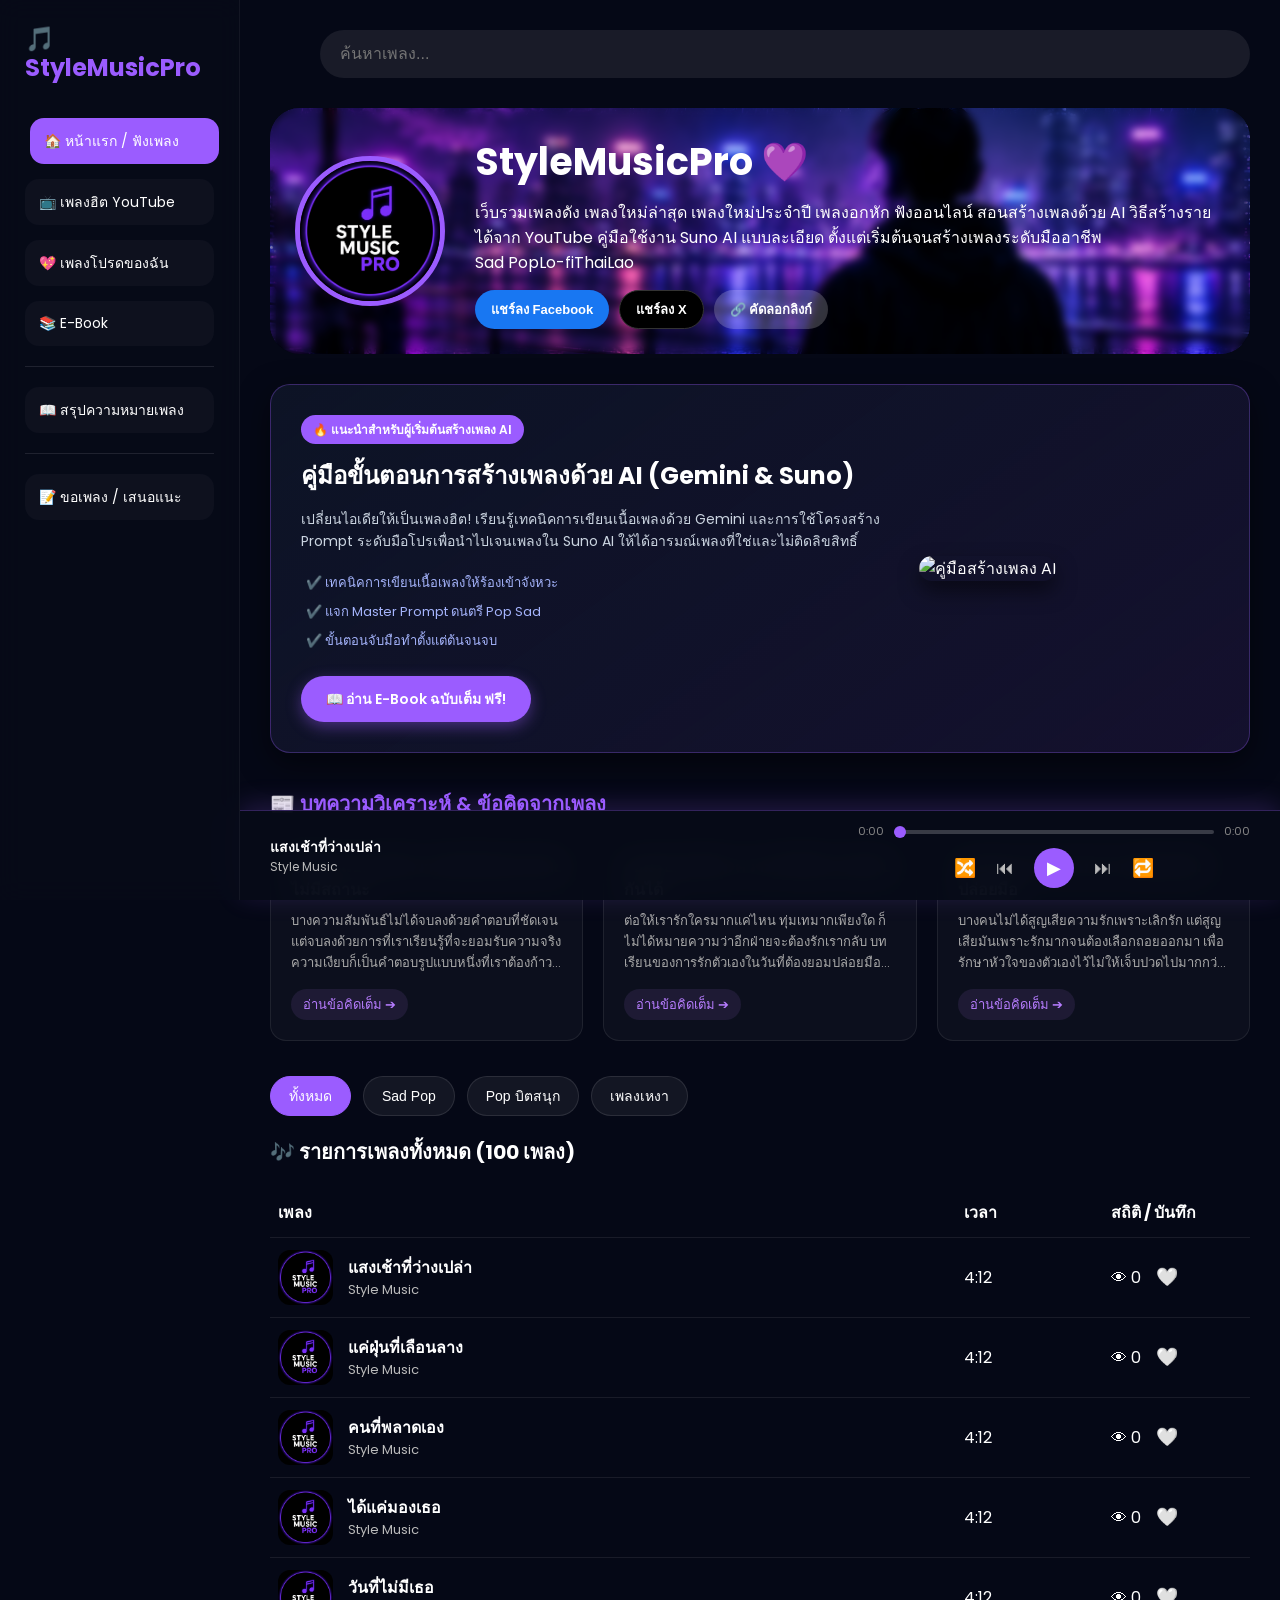
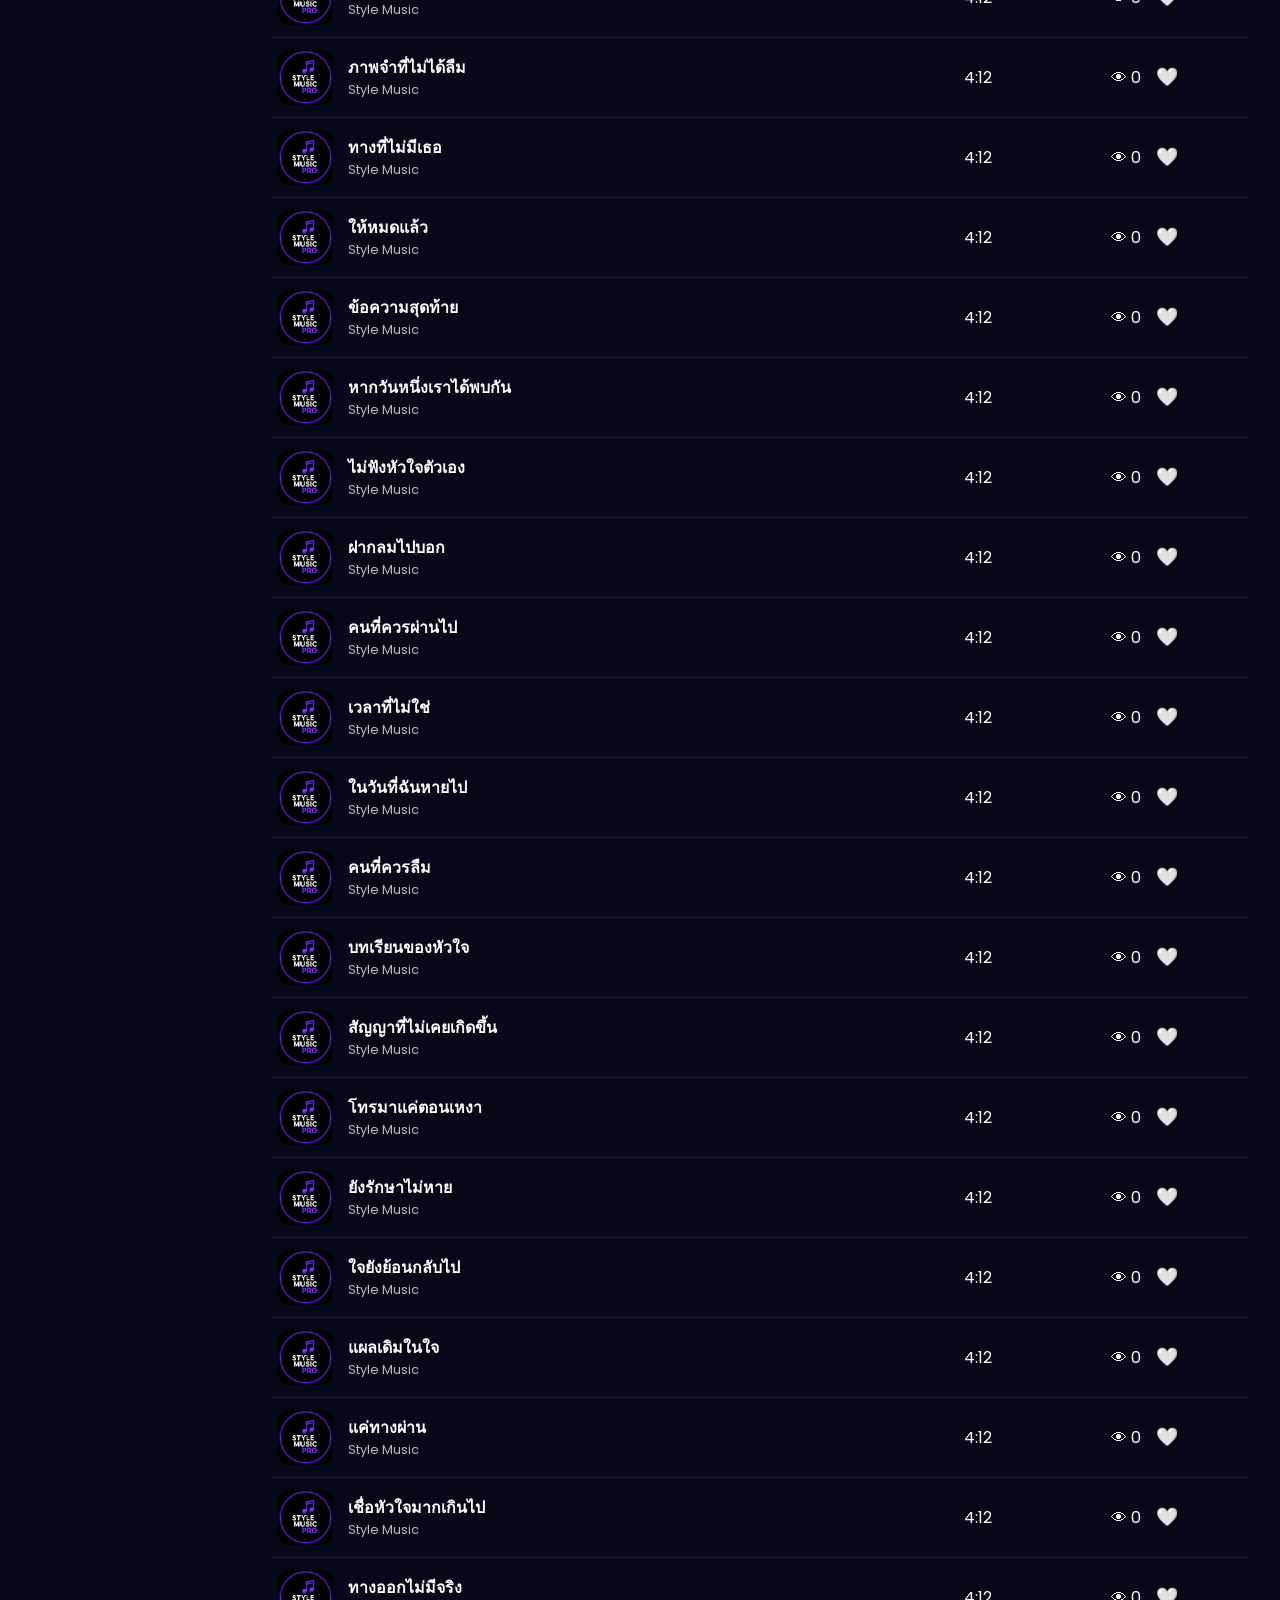
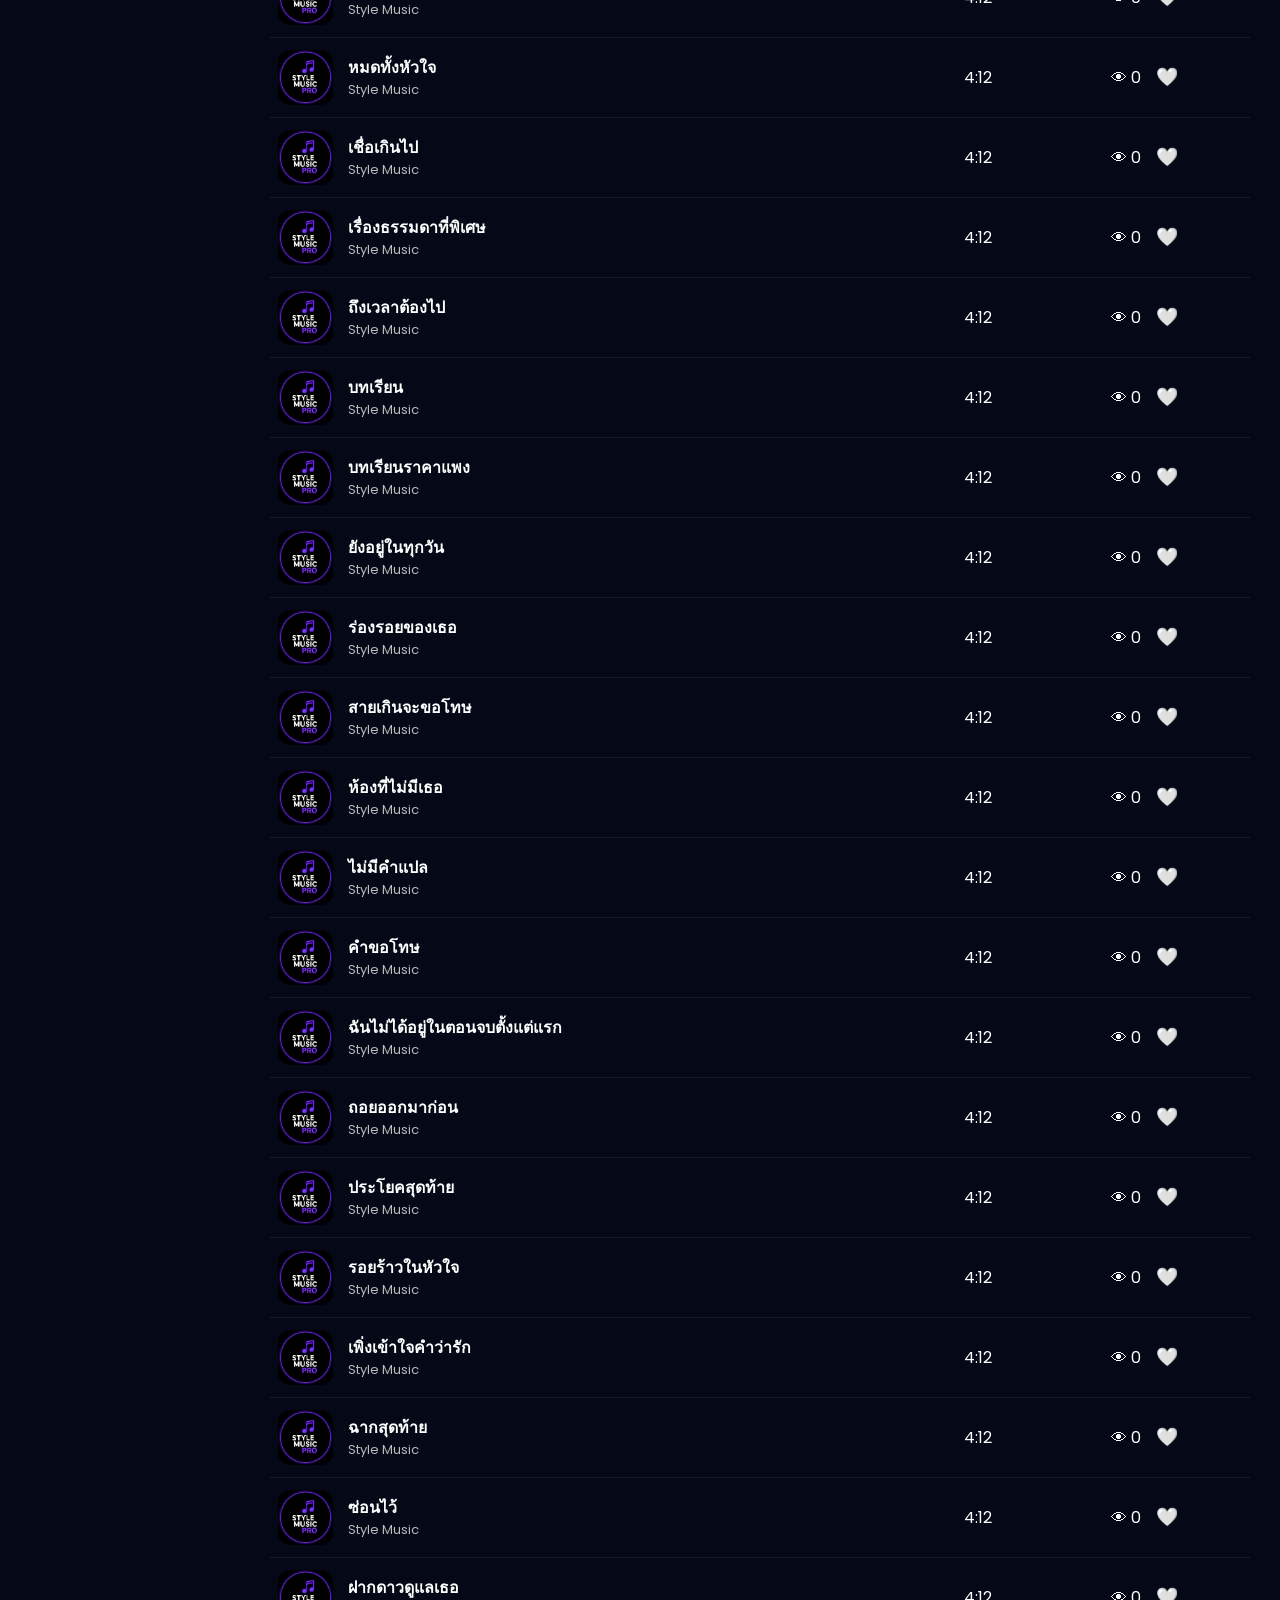
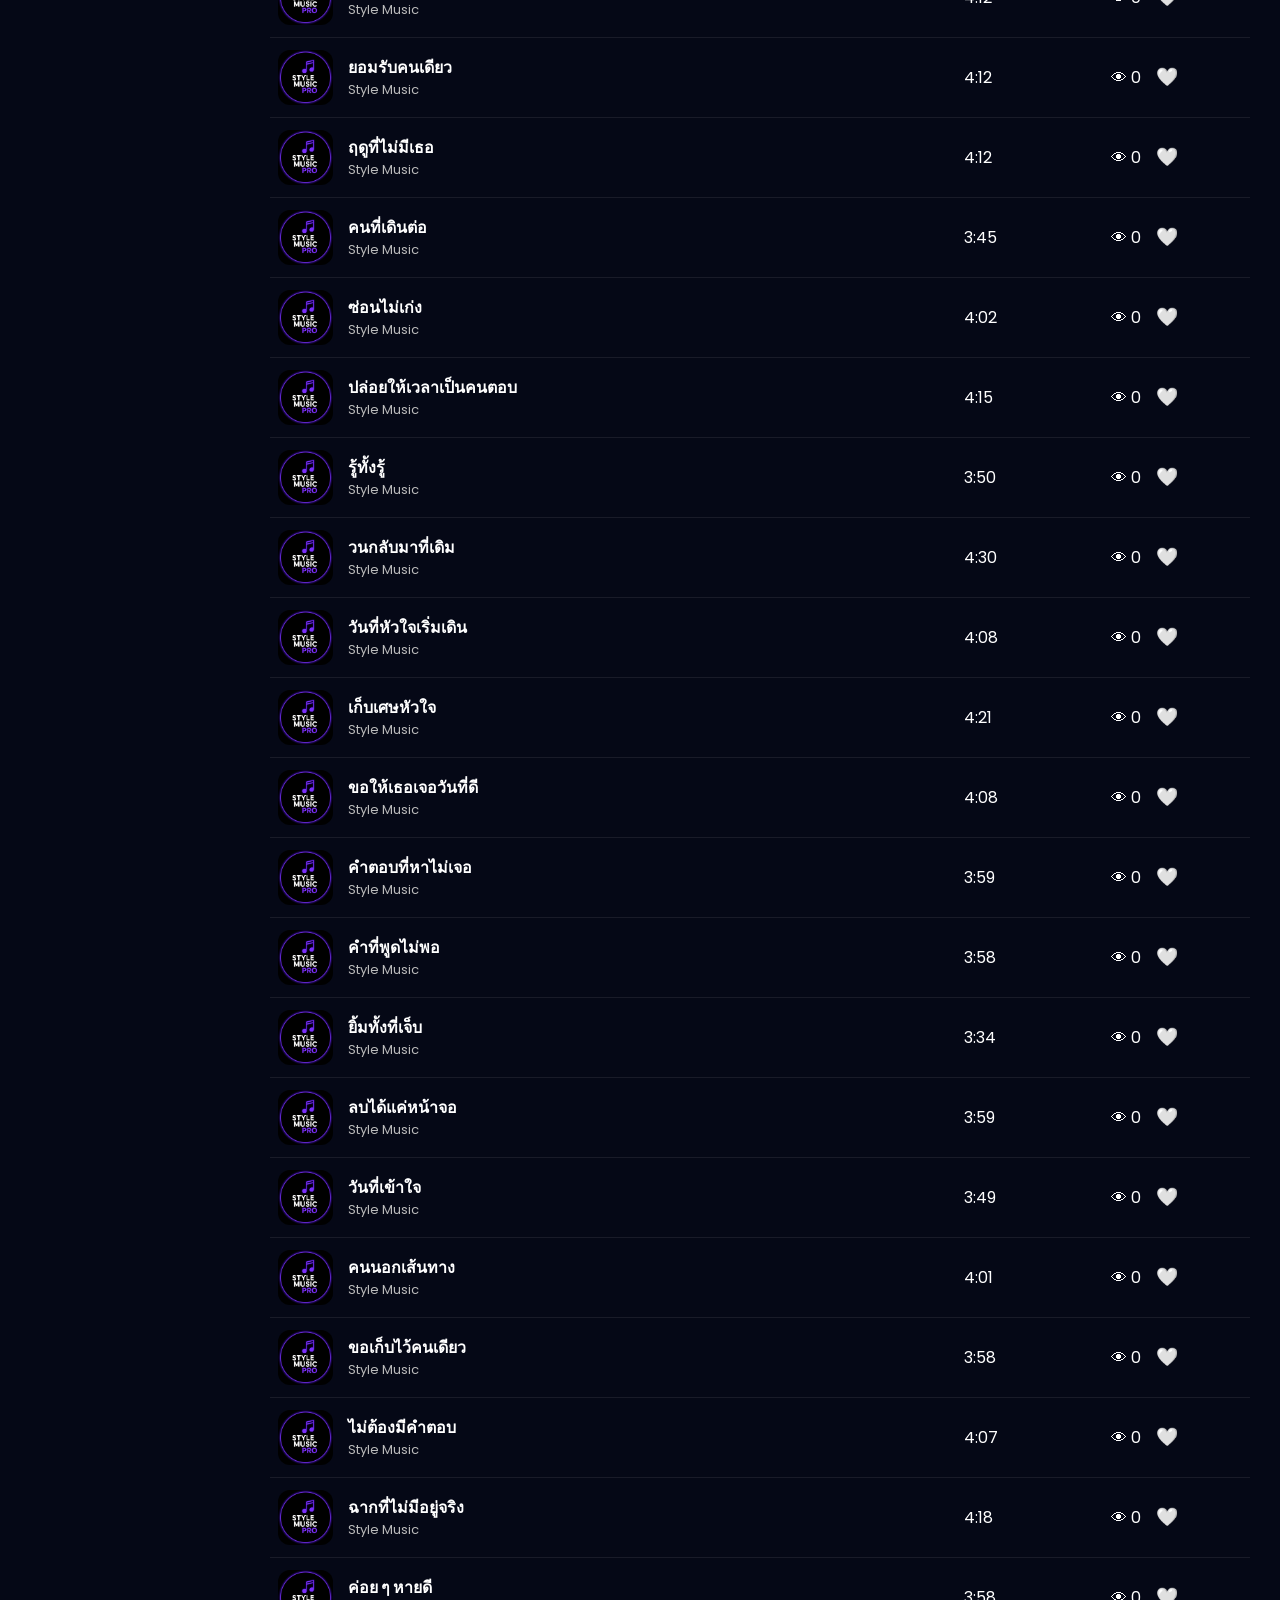
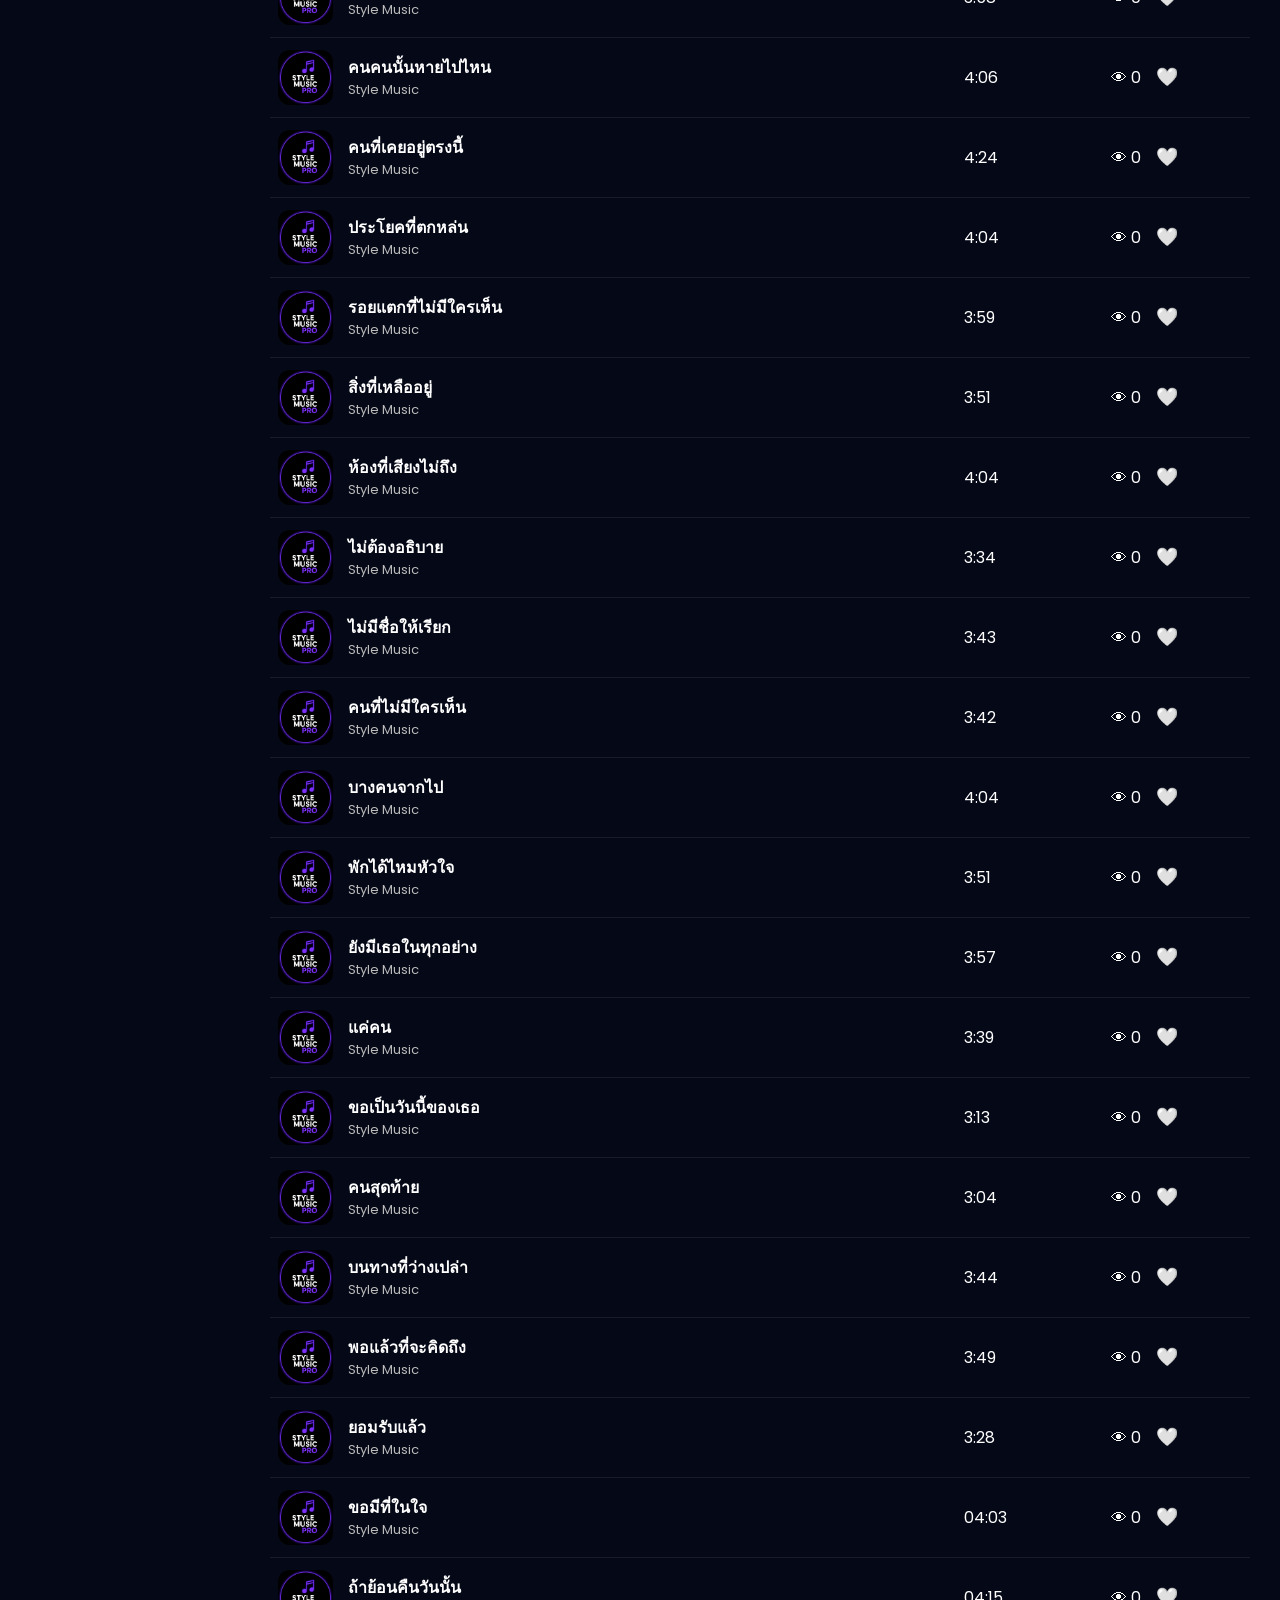
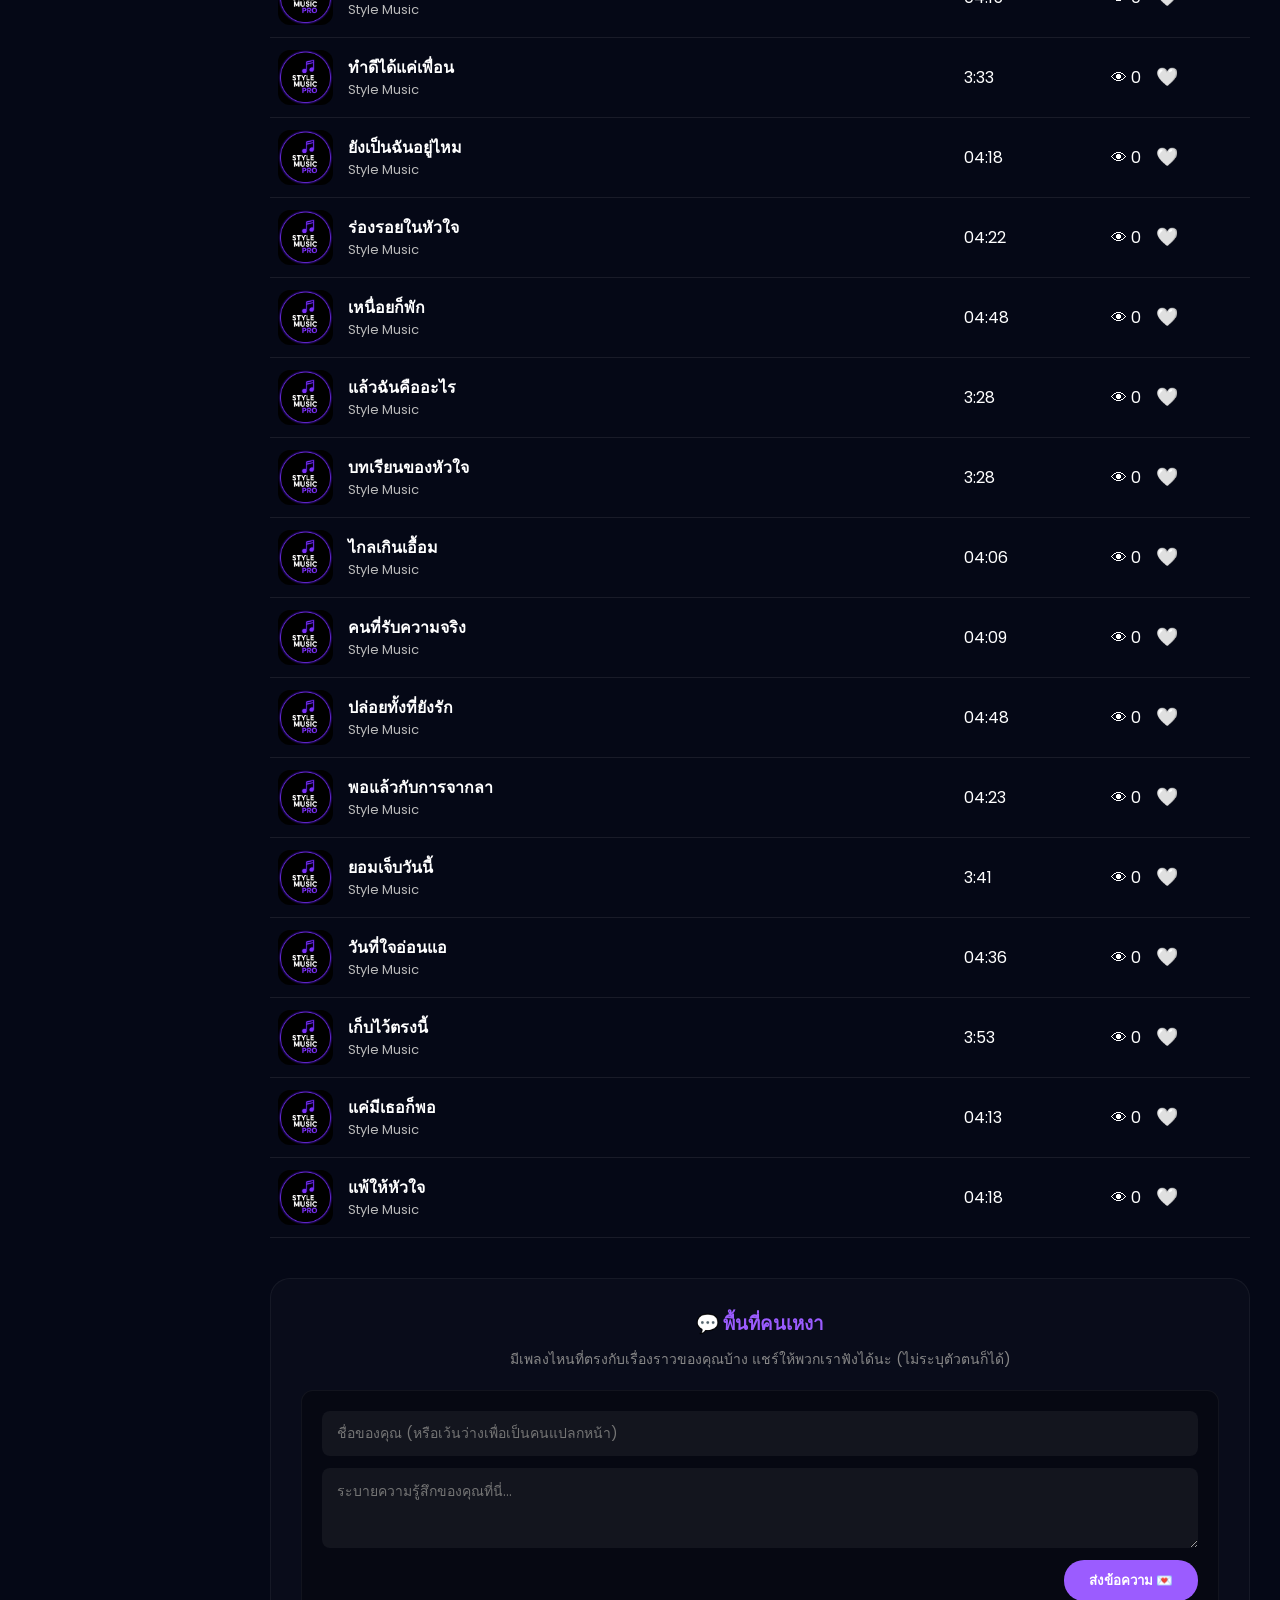
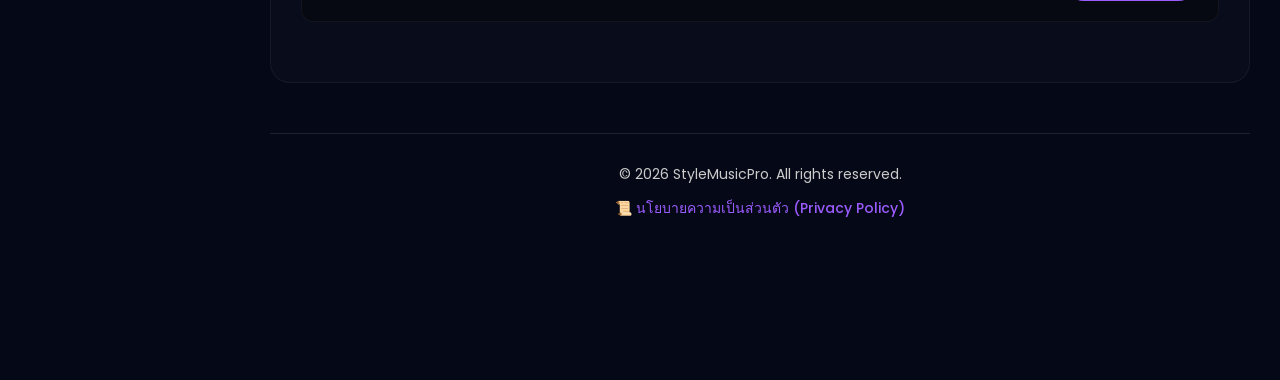
==== commit 02bdf138: "Add new songs to the music list in index.html" ====
--- a/index.html
+++ b/index.html
@@ -6,10 +6,10 @@
 <meta name="pushsdk" content="fda6941e9c3d841eda4672176755a786">
 <meta charset="UTF-8">
 <meta name="viewport" content="width=device-width, initial-scale=1.0, maximum-scale=1.0, user-scalable=no">
-<title>StyleMusicPro - ฟังเพลงเศร้า เพลงอกหัก ออนไลน์ฟรี รวมเพลงดัง เพลงใหม่ล่าสุด เพลงใหม่ประจำปี เพลงอกหัก ฟังออนไลน์ สอนสร้างเพลงด้วย AI วิธีสร้างรายได้จาก YouTube คู่มือใช้งาน Suno AI แบบละเอียด ตั้งแต่เริ่มต้นจนสร้างเพลงระดับมืออาชีพ </title>
-
-<meta name="description" content="เว็บฟังเพลงเศร้า เพลงอกหัก เพลงใหม่ ฟังออนไลน์ฟรี ทั้งเพลงไทย เพลงลาว Sad Pop และ Lo-fi">
-<meta name="keywords" content="เพลงเศร้า, เพลงอกหัก, ฟังเพลงออนไลน์, เพลงใหม่, เพลงลาว, Sad Pop, เพลงเหงา">
+<title>StyleMusicPro -  เพลงใหม่ล่าสุด เพลงดัง เพลงใหม่ประจำปี สอนสร้างเพลงด้วย AI วิธีสร้างรายได้จาก YouTube ฟังเพลงเศร้า เพลงอกหัก ออนไลน์ฟรี รวมเพลงดัง  เพลงใหม่ประจำปี เพลงอกหัก ฟังออนไลน์  คู่มือใช้งาน Suno AI แบบละเอียด ตั้งแต่เริ่มต้นจนสร้างเพลงระดับมืออาชีพ </title>
+
+<meta name="description" content="   เพลงใหม่ล่าสุด เพลงดัง เพลงใหม่ประจำปี สอนสร้างเพลงด้วย AI วิธีสร้างรายได้จาก YouTube ฟังเพลงเศร้า   เว็บฟังเพลงเศร้า เพลงอกหัก เพลงใหม่ ฟังออนไลน์ฟรี ทั้งเพลงไทย เพลงลาว Sad Pop และ Lo-fi">
+<meta name="keywords" content=" เพลงใหม่ล่าสุด เพลงดัง เพลงใหม่ประจำปี สอนสร้างเพลงด้วย AI วิธีสร้างรายได้จาก YouTube ฟังเพลงเศร้า  เพลงเศร้า, เพลงอกหัก, ฟังเพลงออนไลน์, เพลงใหม่, เพลงลาว, Sad Pop, เพลงเหงา">
 <meta name="author" content="StyleMusicPro">
 
 <script async src="https://www.googletagmanager.com/gtag/js?id=G-PZHXG2Y1PY"></script>
@@ -514,7 +514,24 @@
     { id: 80, title: "คนสุดท้าย", artist: "Style Music", tags: "sadpop", time: "3:04" },
     { id: 81, title: "บนทางที่ว่างเปล่า", artist: "Style Music", tags: "sadpop", time: "3:44" },
     { id: 82, title: "พอแล้วที่จะคิดถึง", artist: "Style Music", tags: "sadpop", time: "3:49" },
-    { id: 83, title: "ยอมรับแล้ว", artist: "Style Music", tags: "sadpop", time: "3:28" }
+    { id: 83, title: "ยอมรับแล้ว", artist: "Style Music", tags: "sadpop", time: "3:28" },
+    { id: 84, title: "ขอมีที่ในใจ", artist: "Style Music", tags: "sadpop", time: "04:03" },
+{ id: 85, title: "ถ้าย้อนคืนวันนั้น", artist: "Style Music", tags: "sadpop", time: "04:15" },
+{ id: 86, title: "ทำดีได้แค่เพื่อน", artist: "Style Music", tags: "sadpop", time: "3:33" },
+{ id: 87, title: "ยังเป็นฉันอยู่ไหม", artist: "Style Music", tags: "sadpop", time: "04:18" },
+{ id: 88, title: "ร่องรอยในหัวใจ", artist: "Style Music", tags: "sadpop", time: "04:22" },
+{ id: 89, title: "เหนื่อยก็พัก", artist: "Style Music", tags: "sadpop", time: "04:48" },
+{ id: 90, title: "แล้วฉันคืออะไร", artist: "Style Music", tags: "sadpop", time: "3:28" },
+{ id: 91, title: "บทเรียนของหัวใจ", artist: "Style Music", tags: "sadpop", time: "3:28" },
+{ id: 92, title: "ไกลเกินเอื้อม", artist: "Style Music", tags: "sadpop", time: "04:06" },
+{ id: 93, title: "คนที่รับความจริง", artist: "Style Music", tags: "sadpop", time: "04:09" },
+{ id: 94, title: "ปล่อยทั้งที่ยังรัก", artist: "Style Music", tags: "sadpop", time: "04:48" },
+{ id: 95, title: "พอแล้วกับการจากลา", artist: "Style Music", tags: "sadpop", time: "04:23" },
+{ id: 96, title: "ยอมเจ็บวันนี้", artist: "Style Music", tags: "sadpop", time: "3:41" },
+{ id: 97, title: "วันที่ใจอ่อนแอ", artist: "Style Music", tags: "sadpop", time: "04:36" },
+{ id: 98, title: "เก็บไว้ตรงนี้", artist: "Style Music", tags: "sadpop", time: "3:53" },
+{ id: 99, title: "แค่มีเธอก็พอ", artist: "Style Music", tags: "sadpop", time: "04:13" },
+{ id: 100, title: "แพ้ให้หัวใจ", artist: "Style Music", tags: "sadpop", time: "04:18" }
 ];
 
 // --- Music Player Logic ---
@@ -739,18 +756,29 @@
     });
 });
 
-let viewTimer = null;
+const viewTimers = {};
+
 window.incrementFirebaseView = function(songId) {
-    clearTimeout(viewTimer);
-    viewTimer = setTimeout(() => {
+    for (let id in viewTimers) {
+        clearTimeout(viewTimers[id]);
+    }
+
+    viewTimers[songId] = setTimeout(() => {
         const songRef = ref(db, "song" + songId);
+        
         update(songRef, { views: increment(1) }).then(() => {
             get(songRef).then((snapshot)=>{
                 const el = document.getElementById("views" + songId);
-                if(el && snapshot.exists()) el.innerHTML = "👁 " + (snapshot.val().views || 0);
+                if(el && snapshot.exists()) {
+                    el.innerHTML = "👁 " + (snapshot.val().views || 0);
+                }
             });
+        }).catch((error) => {
+            console.error("ไม่สามารถอัปเดตยอดวิวได้:", error);
+            alert("อัปเดตยอดวิวไม่ได้ ลองเช็ก Firebase Rules หรือการเชื่อมต่ออินเทอร์เน็ตดูครับ");
         });
-    }, 10000); 
+        
+    }, 10000);
 };
 
 const commentsRef = ref(db, "global_comments");
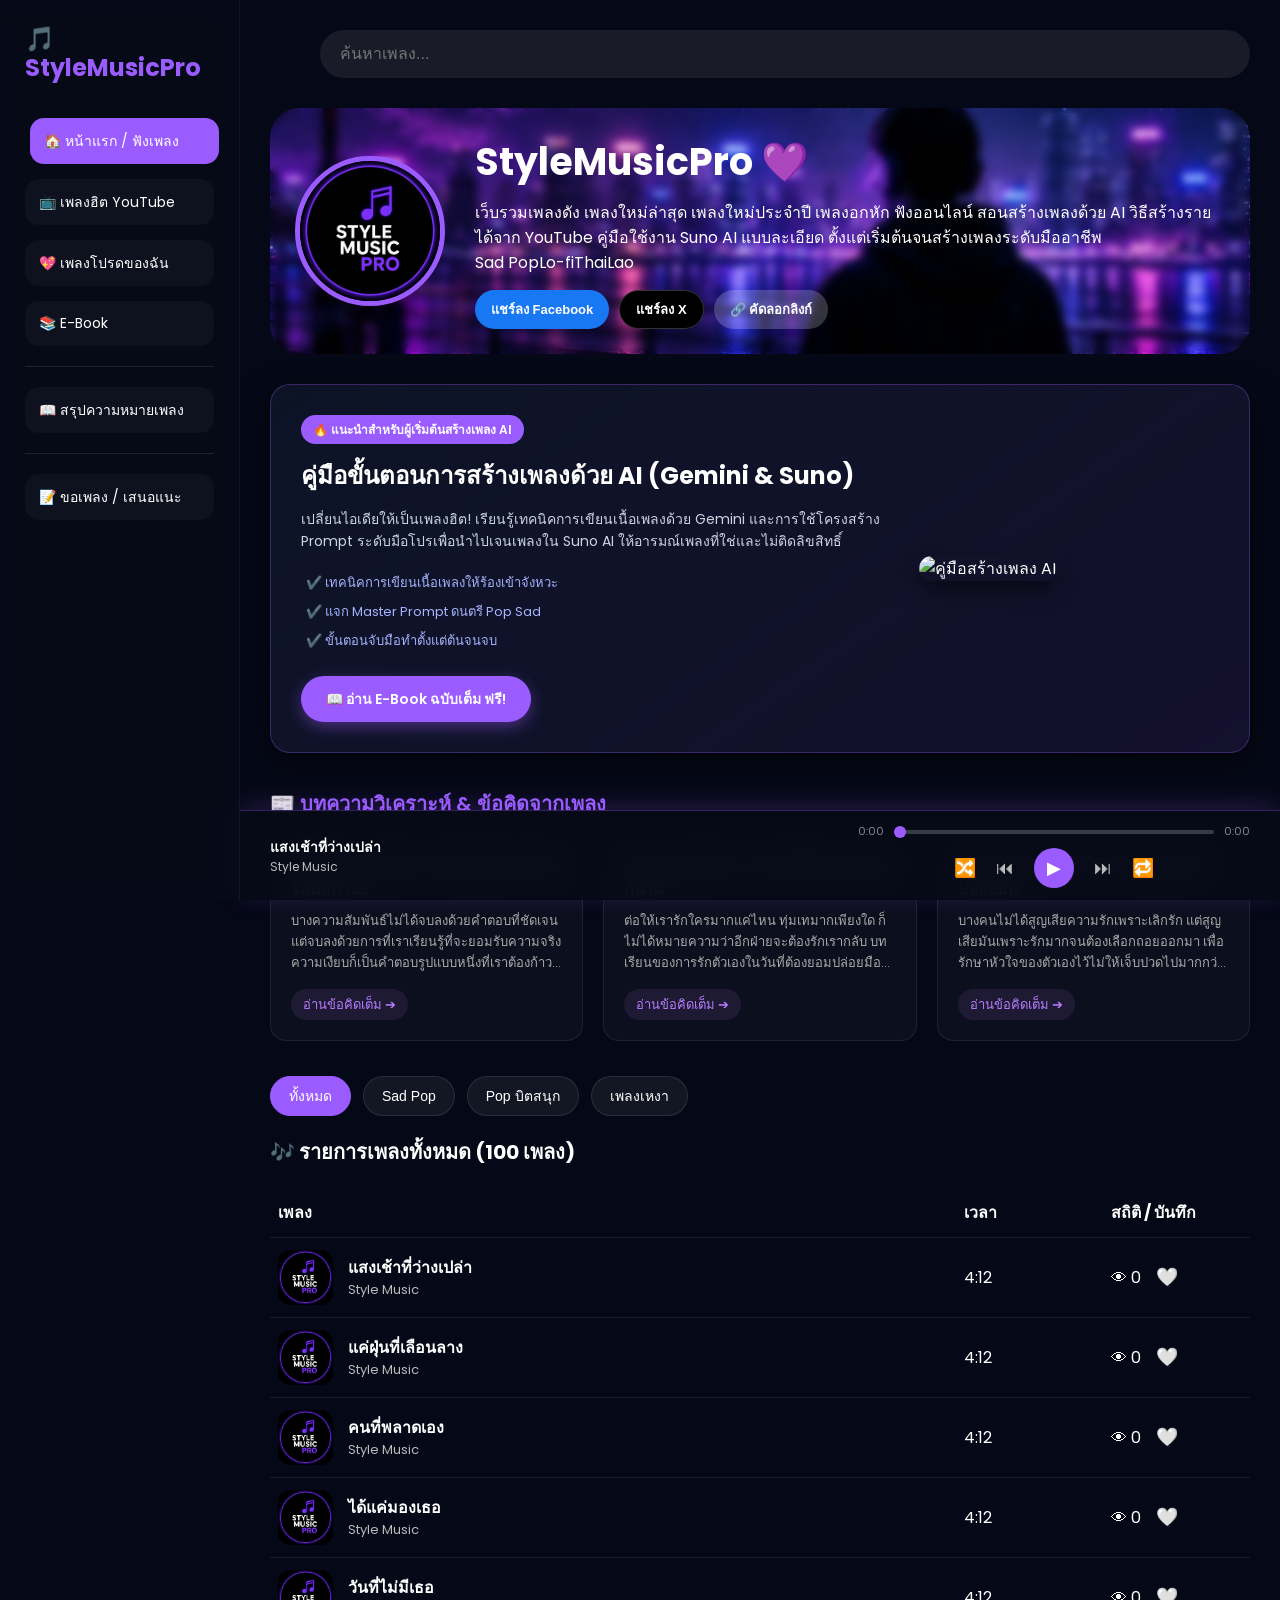
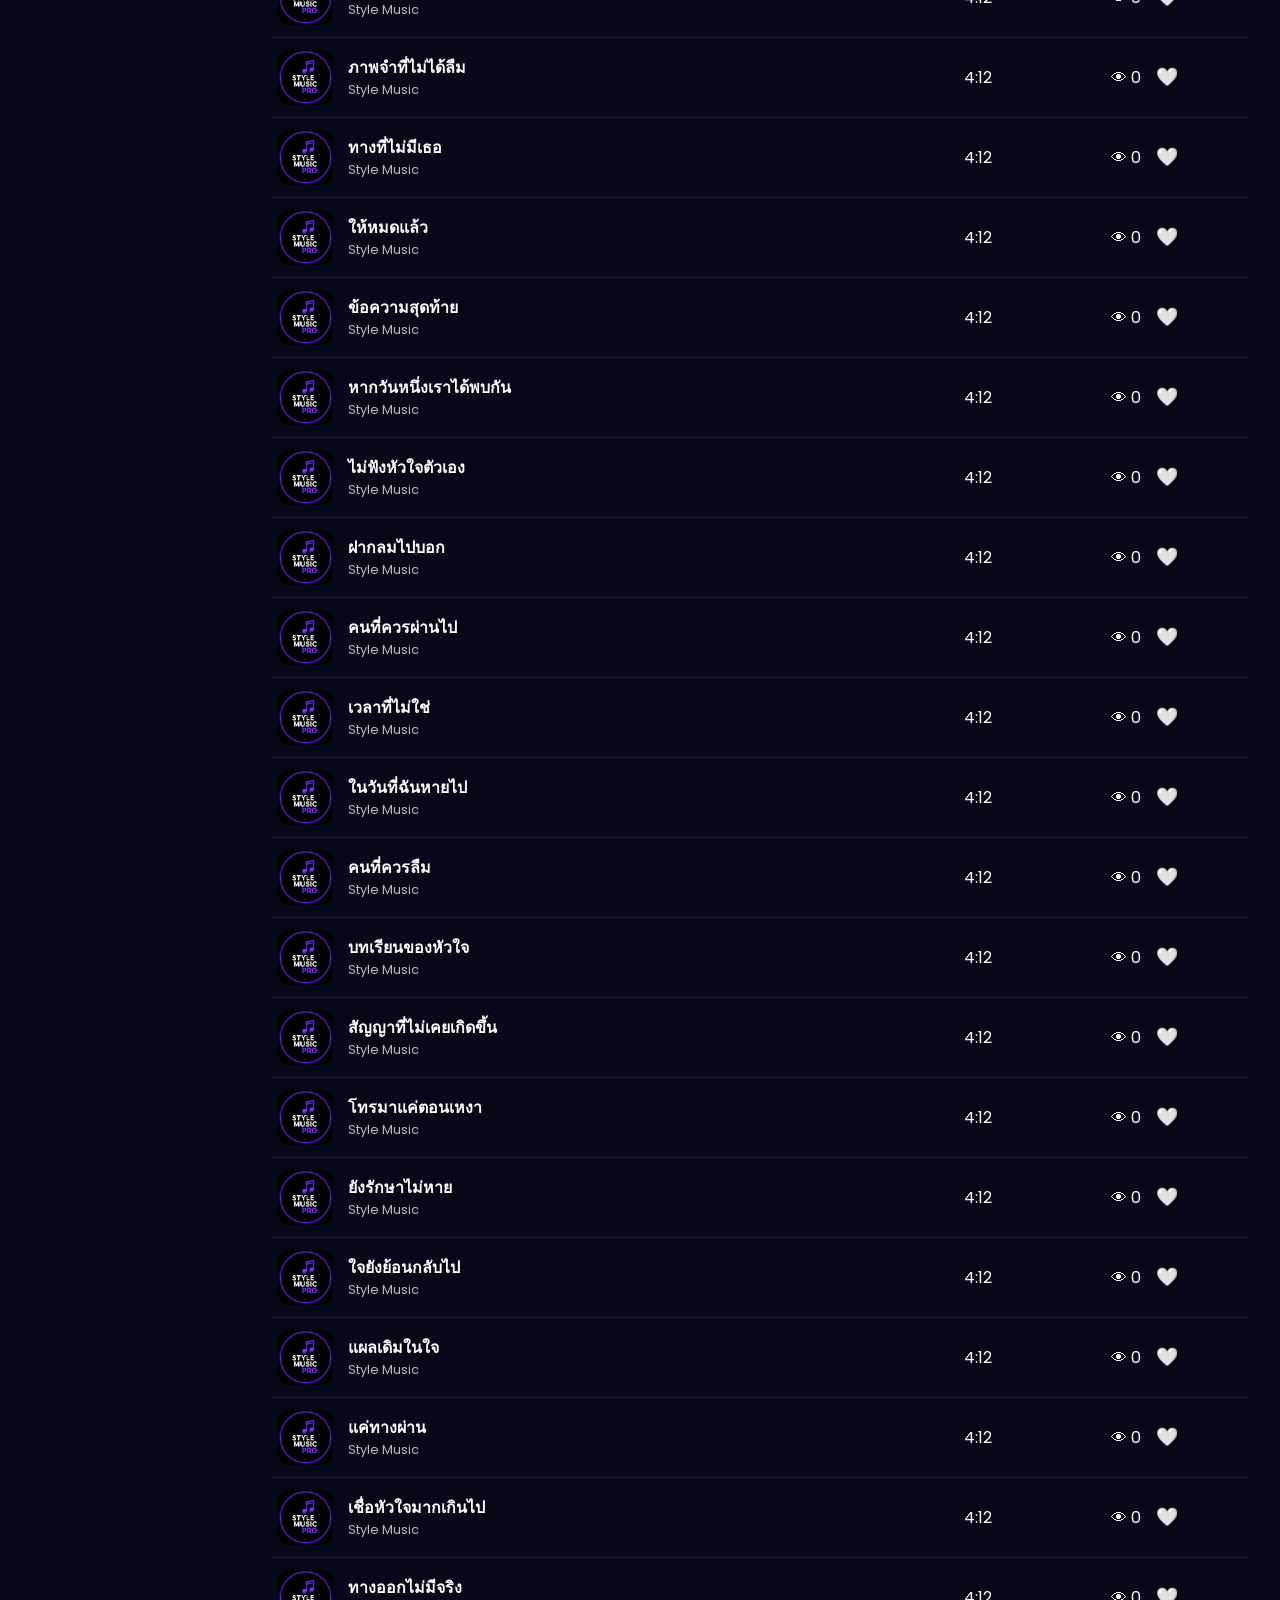
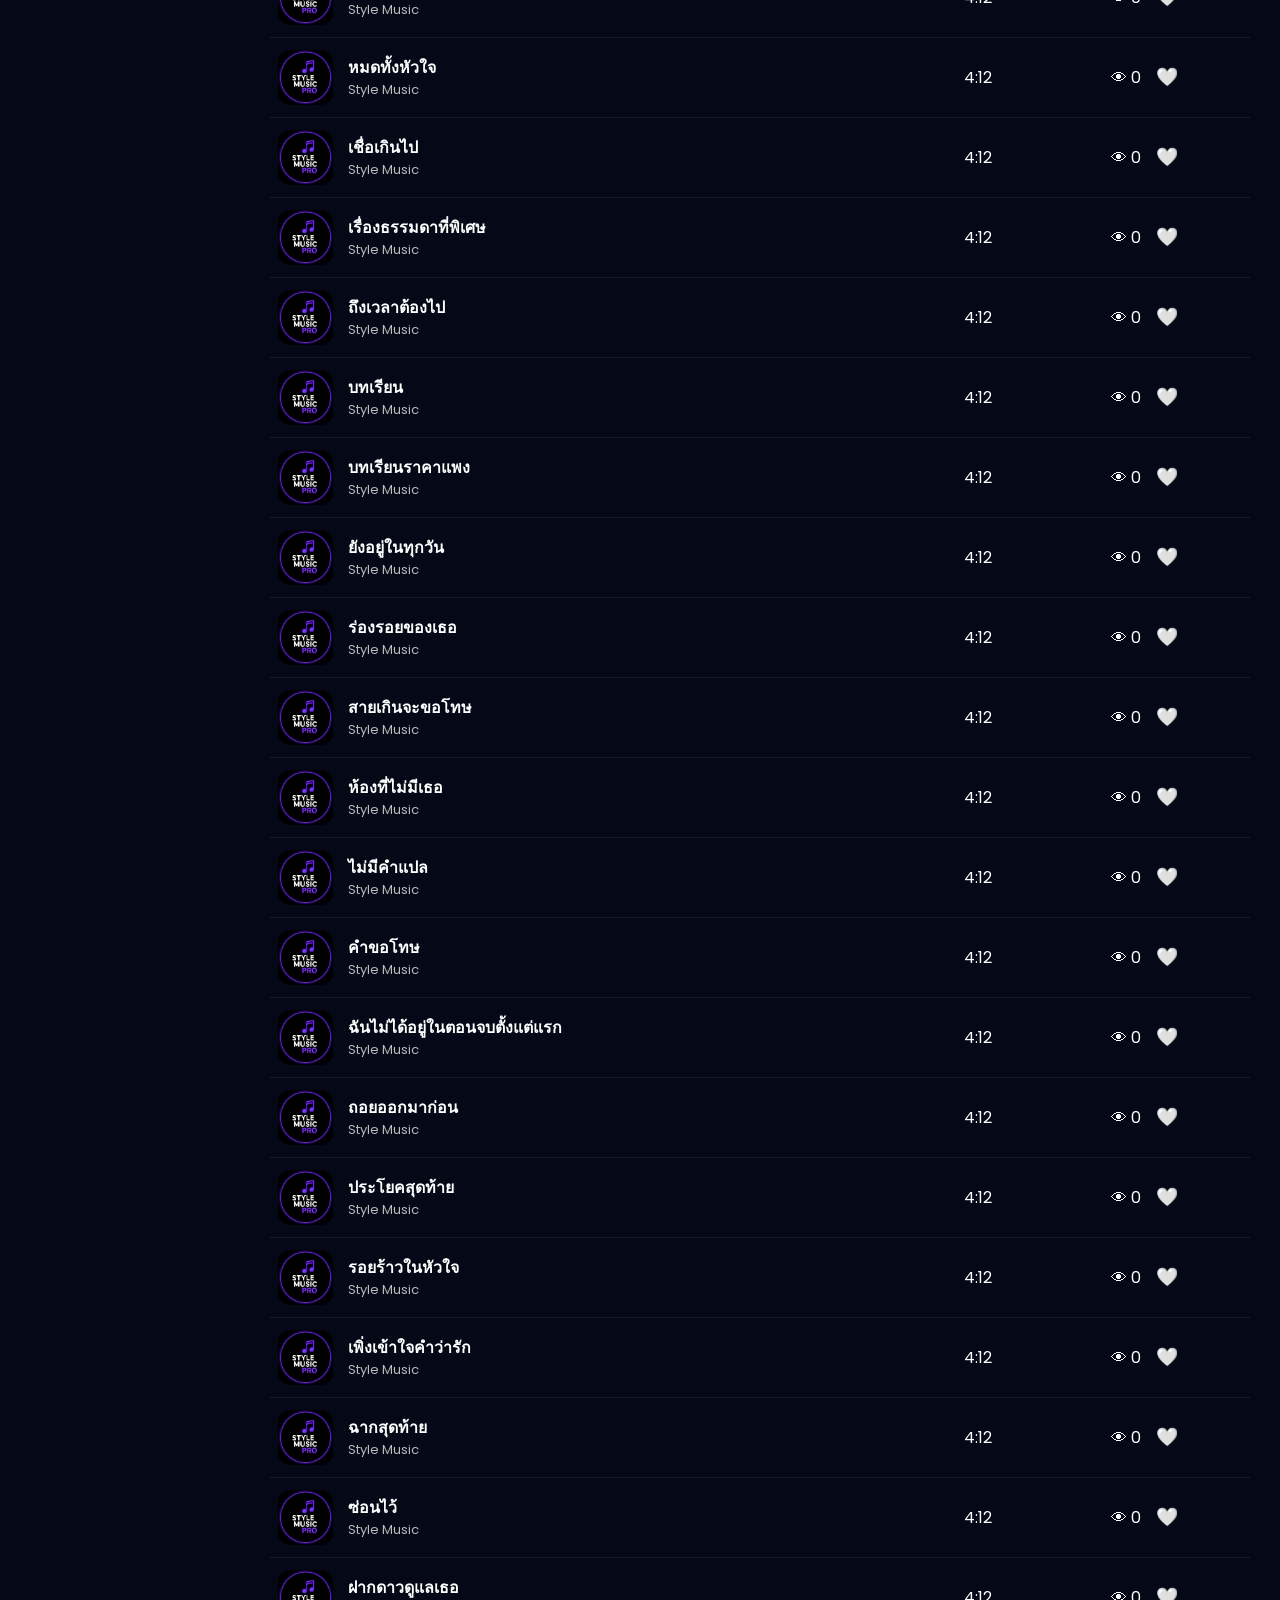
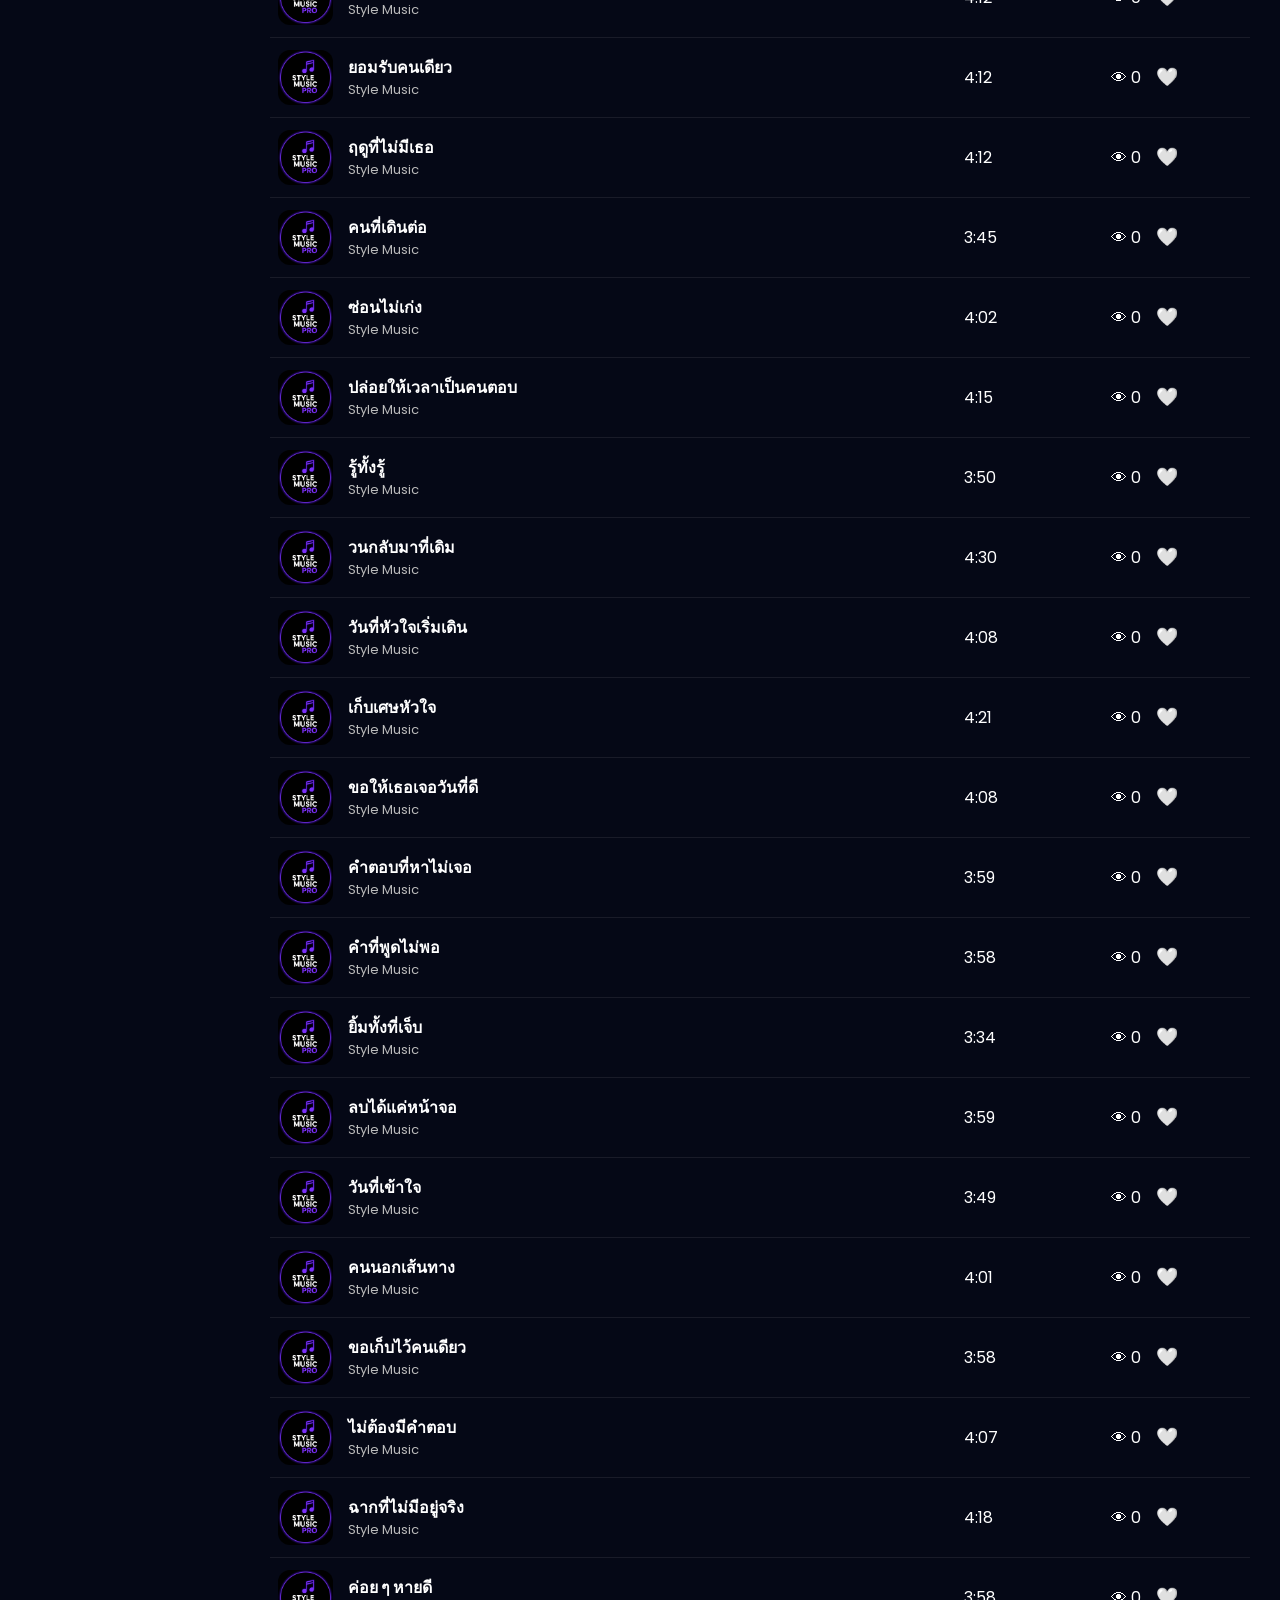
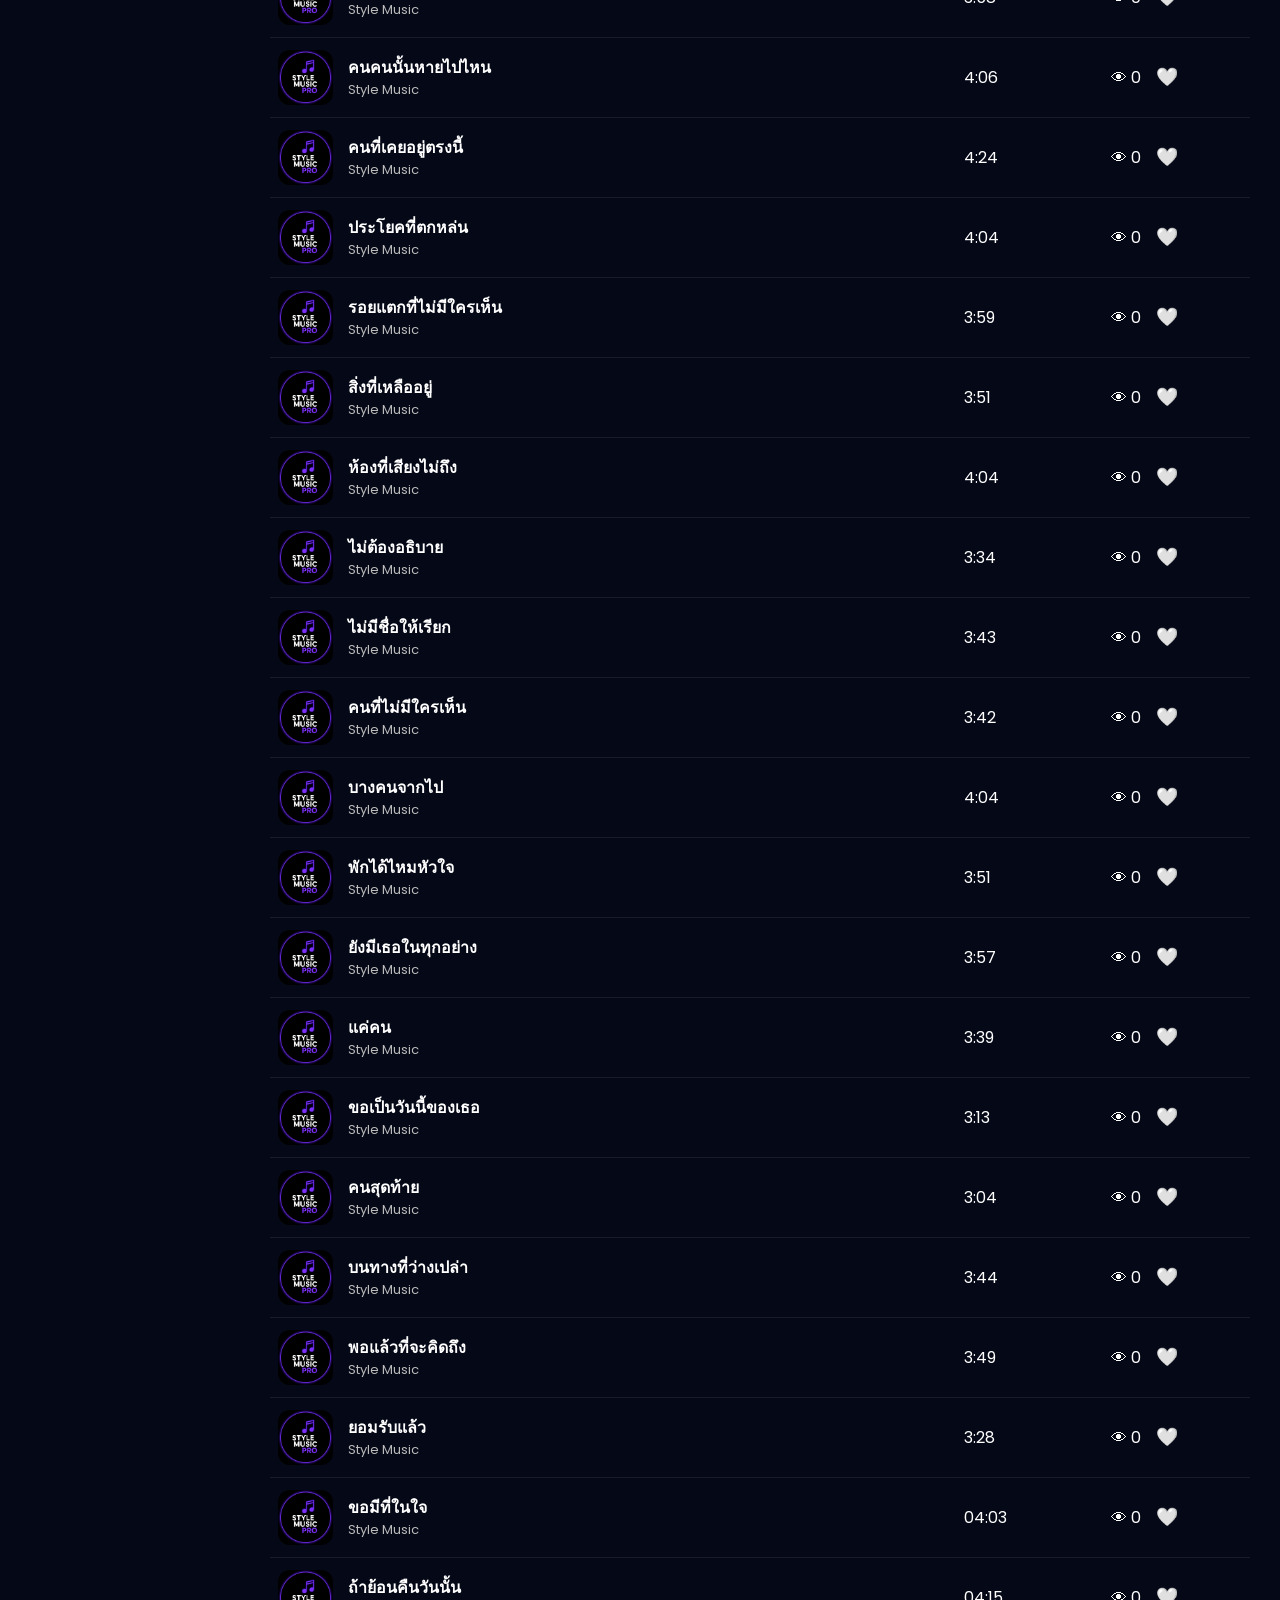
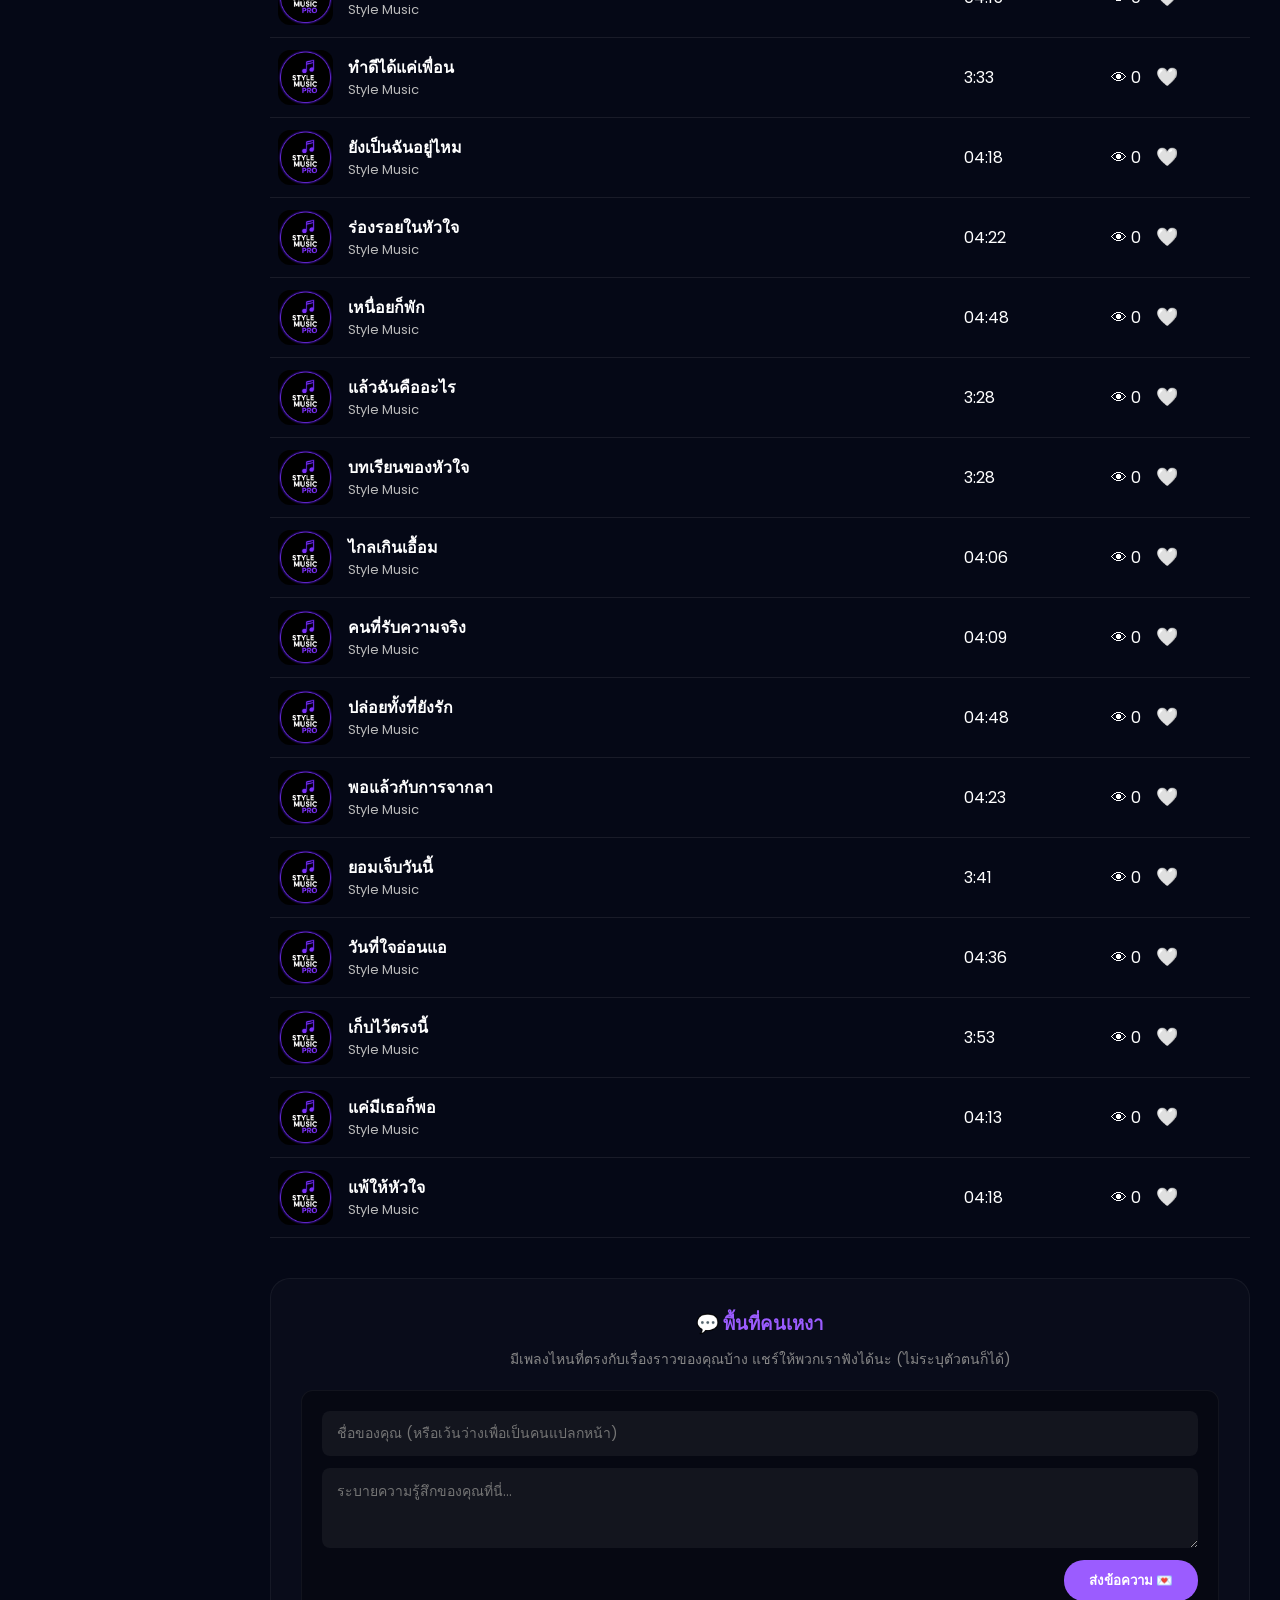
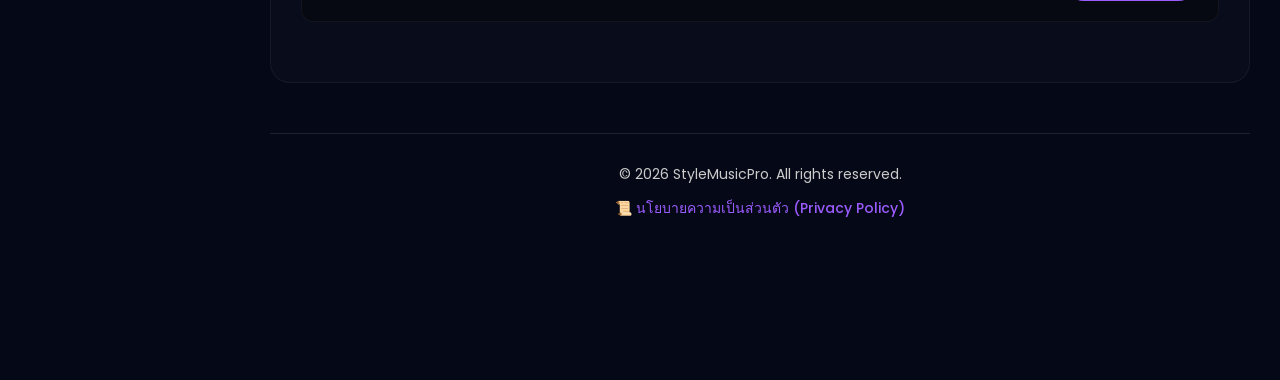
==== commit 5e49d2a6: "Revise HTML metadata and script tags Updated HTML metadata and script tags for improved SEO and func" ====
--- a/index.html
+++ b/index.html
@@ -1,15 +1,16 @@
 <!DOCTYPE html>
 <html lang="th">
 <head>
- <script async src="https://pagead2.googlesyndication.com/pagead/js/adsbygoogle.js?client=ca-pub-6145864021950294"
-     crossorigin="anonymous"></script>   
+<script async src="https://pagead2.googlesyndication.com/pagead/js/adsbygoogle.js?client=ca-pub-6145864021950294"
+    crossorigin="anonymous"></script>   
 <meta name="pushsdk" content="fda6941e9c3d841eda4672176755a786">
 <meta charset="UTF-8">
 <meta name="viewport" content="width=device-width, initial-scale=1.0, maximum-scale=1.0, user-scalable=no">
-<title>StyleMusicPro -  เพลงใหม่ล่าสุด เพลงดัง เพลงใหม่ประจำปี สอนสร้างเพลงด้วย AI วิธีสร้างรายได้จาก YouTube ฟังเพลงเศร้า เพลงอกหัก ออนไลน์ฟรี รวมเพลงดัง  เพลงใหม่ประจำปี เพลงอกหัก ฟังออนไลน์  คู่มือใช้งาน Suno AI แบบละเอียด ตั้งแต่เริ่มต้นจนสร้างเพลงระดับมืออาชีพ </title>
-
-<meta name="description" content="   เพลงใหม่ล่าสุด เพลงดัง เพลงใหม่ประจำปี สอนสร้างเพลงด้วย AI วิธีสร้างรายได้จาก YouTube ฟังเพลงเศร้า   เว็บฟังเพลงเศร้า เพลงอกหัก เพลงใหม่ ฟังออนไลน์ฟรี ทั้งเพลงไทย เพลงลาว Sad Pop และ Lo-fi">
-<meta name="keywords" content=" เพลงใหม่ล่าสุด เพลงดัง เพลงใหม่ประจำปี สอนสร้างเพลงด้วย AI วิธีสร้างรายได้จาก YouTube ฟังเพลงเศร้า  เพลงเศร้า, เพลงอกหัก, ฟังเพลงออนไลน์, เพลงใหม่, เพลงลาว, Sad Pop, เพลงเหงา">
+
+<title>เว็บรวมเพลงดัง เพลงใหม่ล่าสุด เพลงใหม่ประจำปี เพลงอกหัก ฟังออนไลน์ สอนสร้างเพลงด้วย AI วิธีสร้างรายได้จาก YouTube คู่มือใช้งาน Suno AI แบบละเอียด ตั้งแต่เริ่มต้นจนสร้างเพลงระดับมืออาชีพ</title>
+
+<meta name="description" content="เว็บรวมเพลงดัง เพลงใหม่ล่าสุด เพลงใหม่ประจำปี เพลงอกหัก ฟังออนไลน์ สอนสร้างเพลงด้วย AI วิธีสร้างรายได้จาก YouTube คู่มือใช้งาน Suno AI แบบละเอียด ตั้งแต่เริ่มต้นจนสร้างเพลงระดับมืออาชีพ">
+<meta name="keywords" content="เพลงใหม่ล่าสุด, เพลงดัง, เพลงใหม่ประจำปี, สอนสร้างเพลงด้วย AI, วิธีสร้างรายได้จาก YouTube, ฟังเพลงเศร้า, เพลงอกหัก, ฟังเพลงออนไลน์, เพลงใหม่, เพลงลาว, Sad Pop, เพลงเหงา">
 <meta name="author" content="StyleMusicPro">
 
 <script async src="https://www.googletagmanager.com/gtag/js?id=G-PZHXG2Y1PY"></script>
@@ -55,7 +56,7 @@
 .btn-fb { background: #1877F2; } .btn-x { background: #000; border: 1px solid #333; } .btn-link { background: rgba(255,255,255,0.2); }
 .social-btn:hover { opacity: 0.8; transform: translateY(-2px); }
 
-/* --- สไตล์สำหรับ E-Book Teaser ในหน้าแรก (เพิ่มใหม่) --- */
+/* --- สไตล์สำหรับ E-Book Teaser ในหน้าแรก --- */
 .ebook-teaser-section {
     display: flex;
     background: linear-gradient(145deg, rgba(15,23,42,0.8) 0%, rgba(155,92,255,0.1) 100%);
@@ -167,7 +168,7 @@
 .video-title { font-size: 16px; font-weight: 600; color: #fff; line-height: 1.4; margin-bottom: 8px; }
 .video-channel { font-size: 13px; color: #9b5cff; }
 
-/* Responsive (Mobile Version) อัปเดตใหม่ */
+/* Responsive (Mobile Version) */
 @media(max-width:768px){
     .menu-toggle { display: flex; }
     .sidebar { left: -280px; width: 260px; transition: .3s; }
@@ -180,7 +181,7 @@
     .hero-tags { justify-content: center; }
     .social-share-group { justify-content: center; }
 
-    /* Responsive E-Book Teaser (เพิ่มใหม่) */
+    /* Responsive E-Book Teaser */
     .ebook-teaser-section { flex-direction: column-reverse; padding: 20px; text-align: center; }
     .teaser-title { font-size: 20px; }
     .teaser-image { flex-basis: auto; width: 100%; }
@@ -256,7 +257,7 @@
                     <p class="teaser-desc">
                         เปลี่ยนไอเดียให้เป็นเพลงฮิต! เรียนรู้เทคนิคการเขียนเนื้อเพลงด้วย Gemini 
                         และการใช้โครงสร้าง Prompt ระดับมือโปรเพื่อนำไปเจนเพลงใน Suno AI 
-                        ให้ได้อารมณ์เพลงที่ใช่และไม่ติดลิขสิทธิ์
+                        ให้อารมณ์เพลงที่ใช่และไม่ติดลิขสิทธิ์
                     </p>
                     <ul class="teaser-highlights">
                         <li>✔️ เทคนิคการเขียนเนื้อเพลงให้ร้องเข้าจังหวะ</li>
@@ -516,22 +517,22 @@
     { id: 82, title: "พอแล้วที่จะคิดถึง", artist: "Style Music", tags: "sadpop", time: "3:49" },
     { id: 83, title: "ยอมรับแล้ว", artist: "Style Music", tags: "sadpop", time: "3:28" },
     { id: 84, title: "ขอมีที่ในใจ", artist: "Style Music", tags: "sadpop", time: "04:03" },
-{ id: 85, title: "ถ้าย้อนคืนวันนั้น", artist: "Style Music", tags: "sadpop", time: "04:15" },
-{ id: 86, title: "ทำดีได้แค่เพื่อน", artist: "Style Music", tags: "sadpop", time: "3:33" },
-{ id: 87, title: "ยังเป็นฉันอยู่ไหม", artist: "Style Music", tags: "sadpop", time: "04:18" },
-{ id: 88, title: "ร่องรอยในหัวใจ", artist: "Style Music", tags: "sadpop", time: "04:22" },
-{ id: 89, title: "เหนื่อยก็พัก", artist: "Style Music", tags: "sadpop", time: "04:48" },
-{ id: 90, title: "แล้วฉันคืออะไร", artist: "Style Music", tags: "sadpop", time: "3:28" },
-{ id: 91, title: "บทเรียนของหัวใจ", artist: "Style Music", tags: "sadpop", time: "3:28" },
-{ id: 92, title: "ไกลเกินเอื้อม", artist: "Style Music", tags: "sadpop", time: "04:06" },
-{ id: 93, title: "คนที่รับความจริง", artist: "Style Music", tags: "sadpop", time: "04:09" },
-{ id: 94, title: "ปล่อยทั้งที่ยังรัก", artist: "Style Music", tags: "sadpop", time: "04:48" },
-{ id: 95, title: "พอแล้วกับการจากลา", artist: "Style Music", tags: "sadpop", time: "04:23" },
-{ id: 96, title: "ยอมเจ็บวันนี้", artist: "Style Music", tags: "sadpop", time: "3:41" },
-{ id: 97, title: "วันที่ใจอ่อนแอ", artist: "Style Music", tags: "sadpop", time: "04:36" },
-{ id: 98, title: "เก็บไว้ตรงนี้", artist: "Style Music", tags: "sadpop", time: "3:53" },
-{ id: 99, title: "แค่มีเธอก็พอ", artist: "Style Music", tags: "sadpop", time: "04:13" },
-{ id: 100, title: "แพ้ให้หัวใจ", artist: "Style Music", tags: "sadpop", time: "04:18" }
+    { id: 85, title: "ถ้าย้อนคืนวันนั้น", artist: "Style Music", tags: "sadpop", time: "04:15" },
+    { id: 86, title: "ทำดีได้แค่เพื่อน", artist: "Style Music", tags: "sadpop", time: "3:33" },
+    { id: 87, title: "ยังเป็นฉันอยู่ไหม", artist: "Style Music", tags: "sadpop", time: "04:18" },
+    { id: 88, title: "ร่องรอยในหัวใจ", artist: "Style Music", tags: "sadpop", time: "04:22" },
+    { id: 89, title: "เหนื่อยก็พัก", artist: "Style Music", tags: "sadpop", time: "04:48" },
+    { id: 90, title: "แล้วฉันคืออะไร", artist: "Style Music", tags: "sadpop", time: "3:28" },
+    { id: 91, title: "บทเรียนของหัวใจ", artist: "Style Music", tags: "sadpop", time: "3:28" },
+    { id: 92, title: "ไกลเกินเอื้อม", artist: "Style Music", tags: "sadpop", time: "04:06" },
+    { id: 93, title: "คนที่รับความจริง", artist: "Style Music", tags: "sadpop", time: "04:09" },
+    { id: 94, title: "ปล่อยทั้งที่ยังรัก", artist: "Style Music", tags: "sadpop", time: "04:48" },
+    { id: 95, title: "พอแล้วกับการจากลา", artist: "Style Music", tags: "sadpop", time: "04:23" },
+    { id: 96, title: "ยอมเจ็บวันนี้", artist: "Style Music", tags: "sadpop", time: "3:41" },
+    { id: 97, title: "วันที่ใจอ่อนแอ", artist: "Style Music", tags: "sadpop", time: "04:36" },
+    { id: 98, title: "เก็บไว้ตรงนี้", artist: "Style Music", tags: "sadpop", time: "3:53" },
+    { id: 99, title: "แค่มีเธอก็พอ", artist: "Style Music", tags: "sadpop", time: "04:13" },
+    { id: 100, title: "แพ้ให้หัวใจ", artist: "Style Music", tags: "sadpop", time: "04:18" }
 ];
 
 // --- Music Player Logic ---
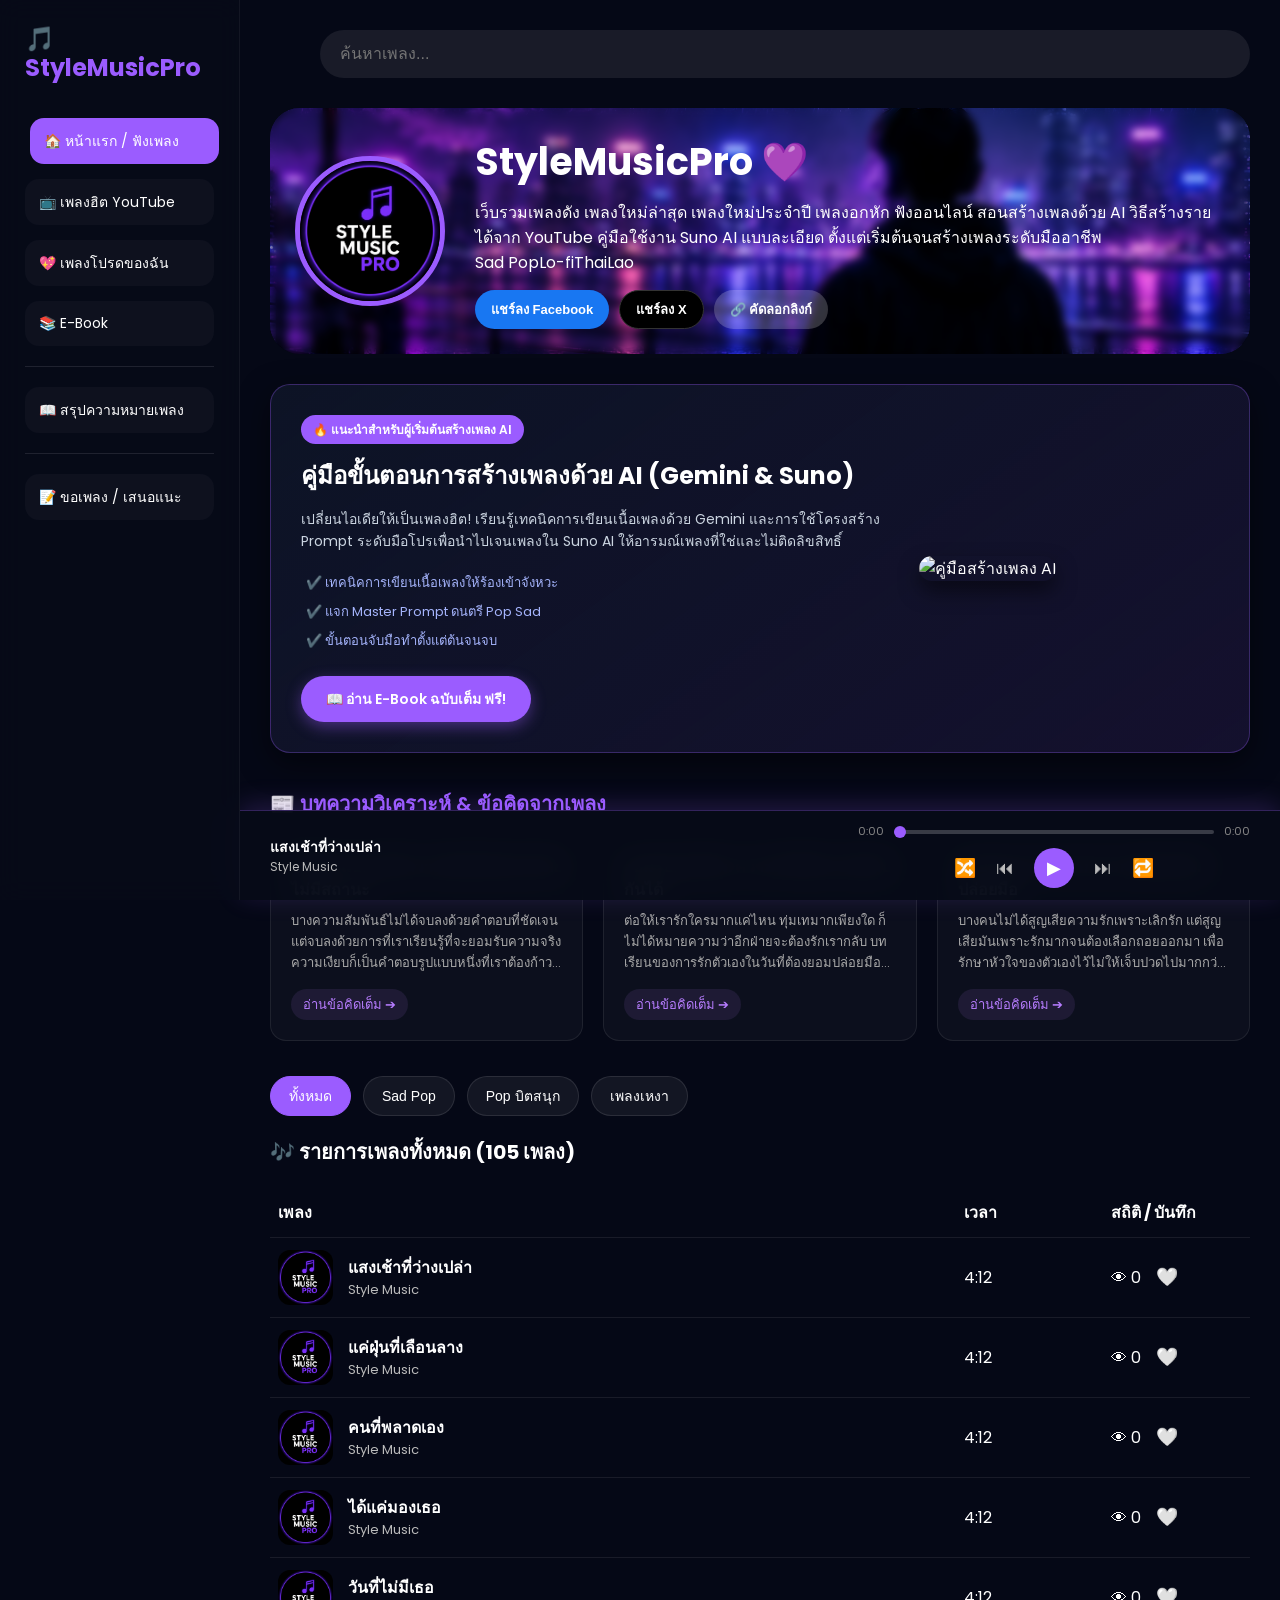
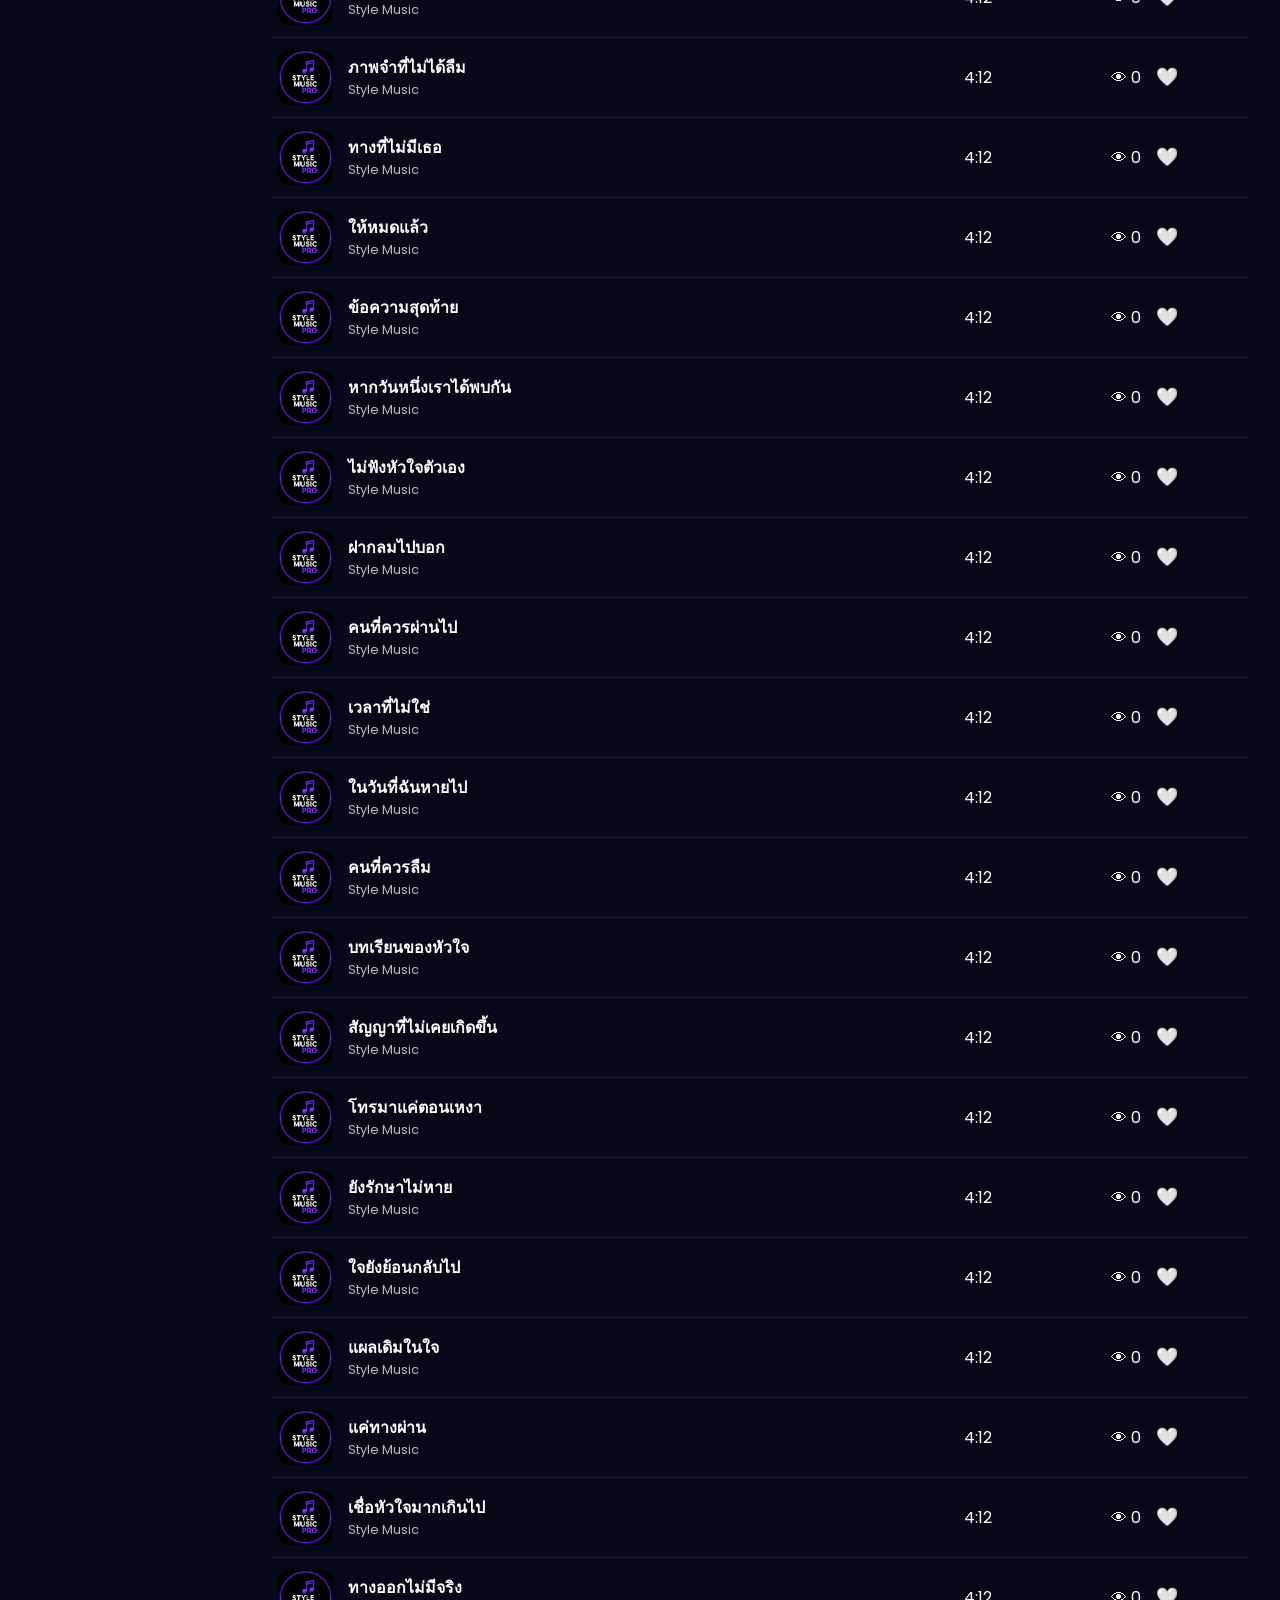
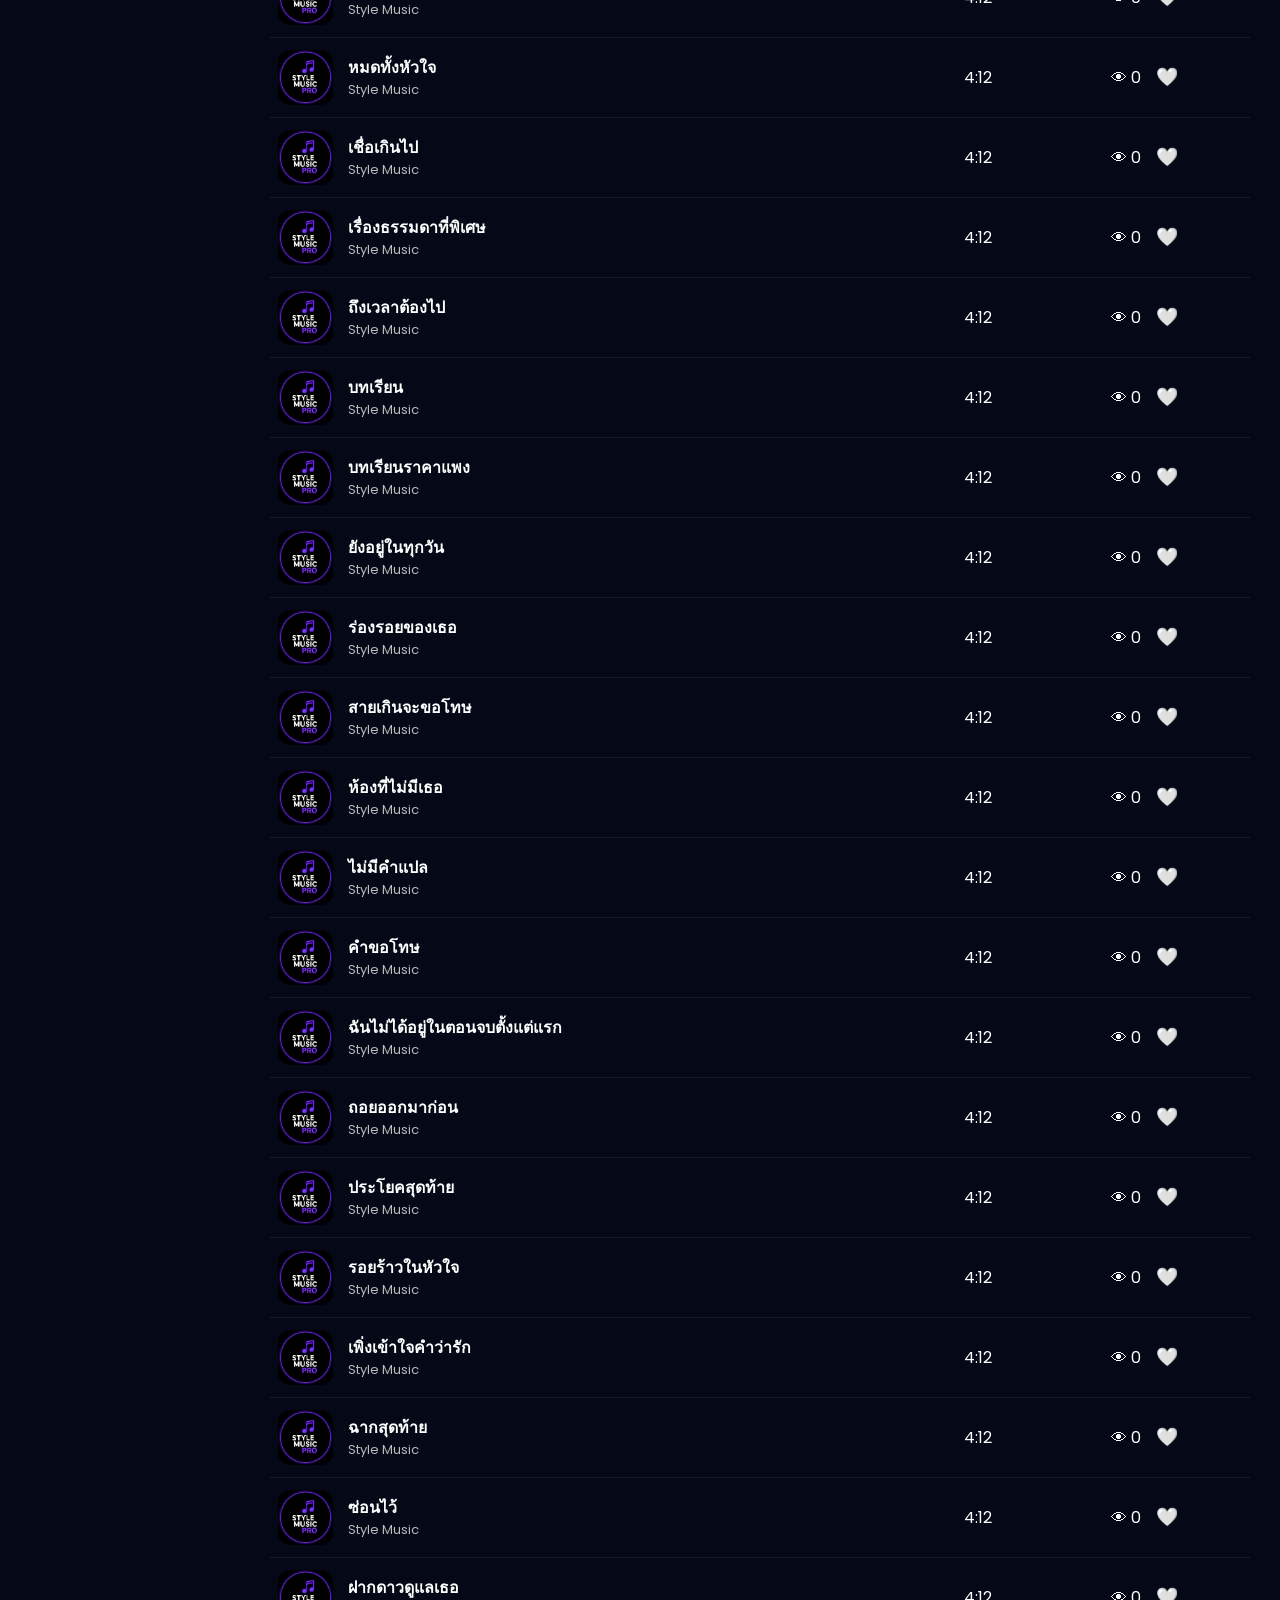
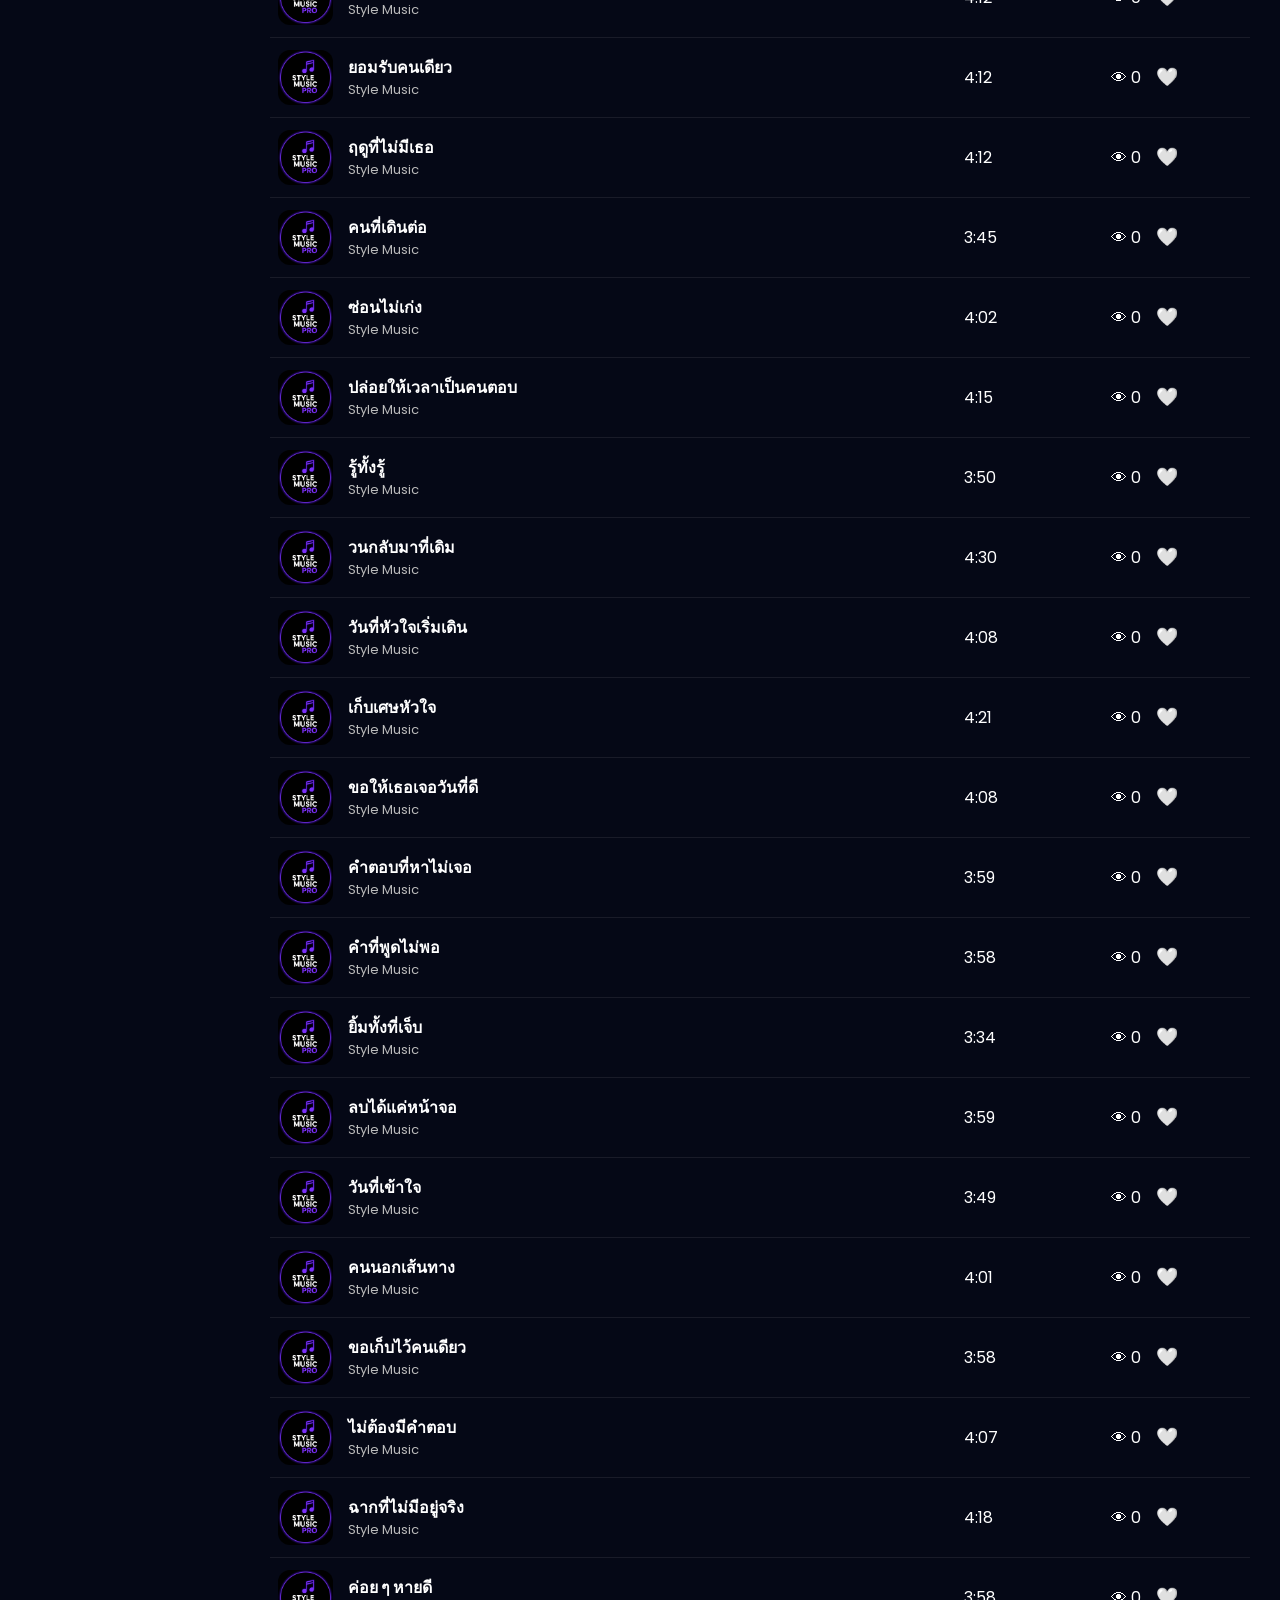
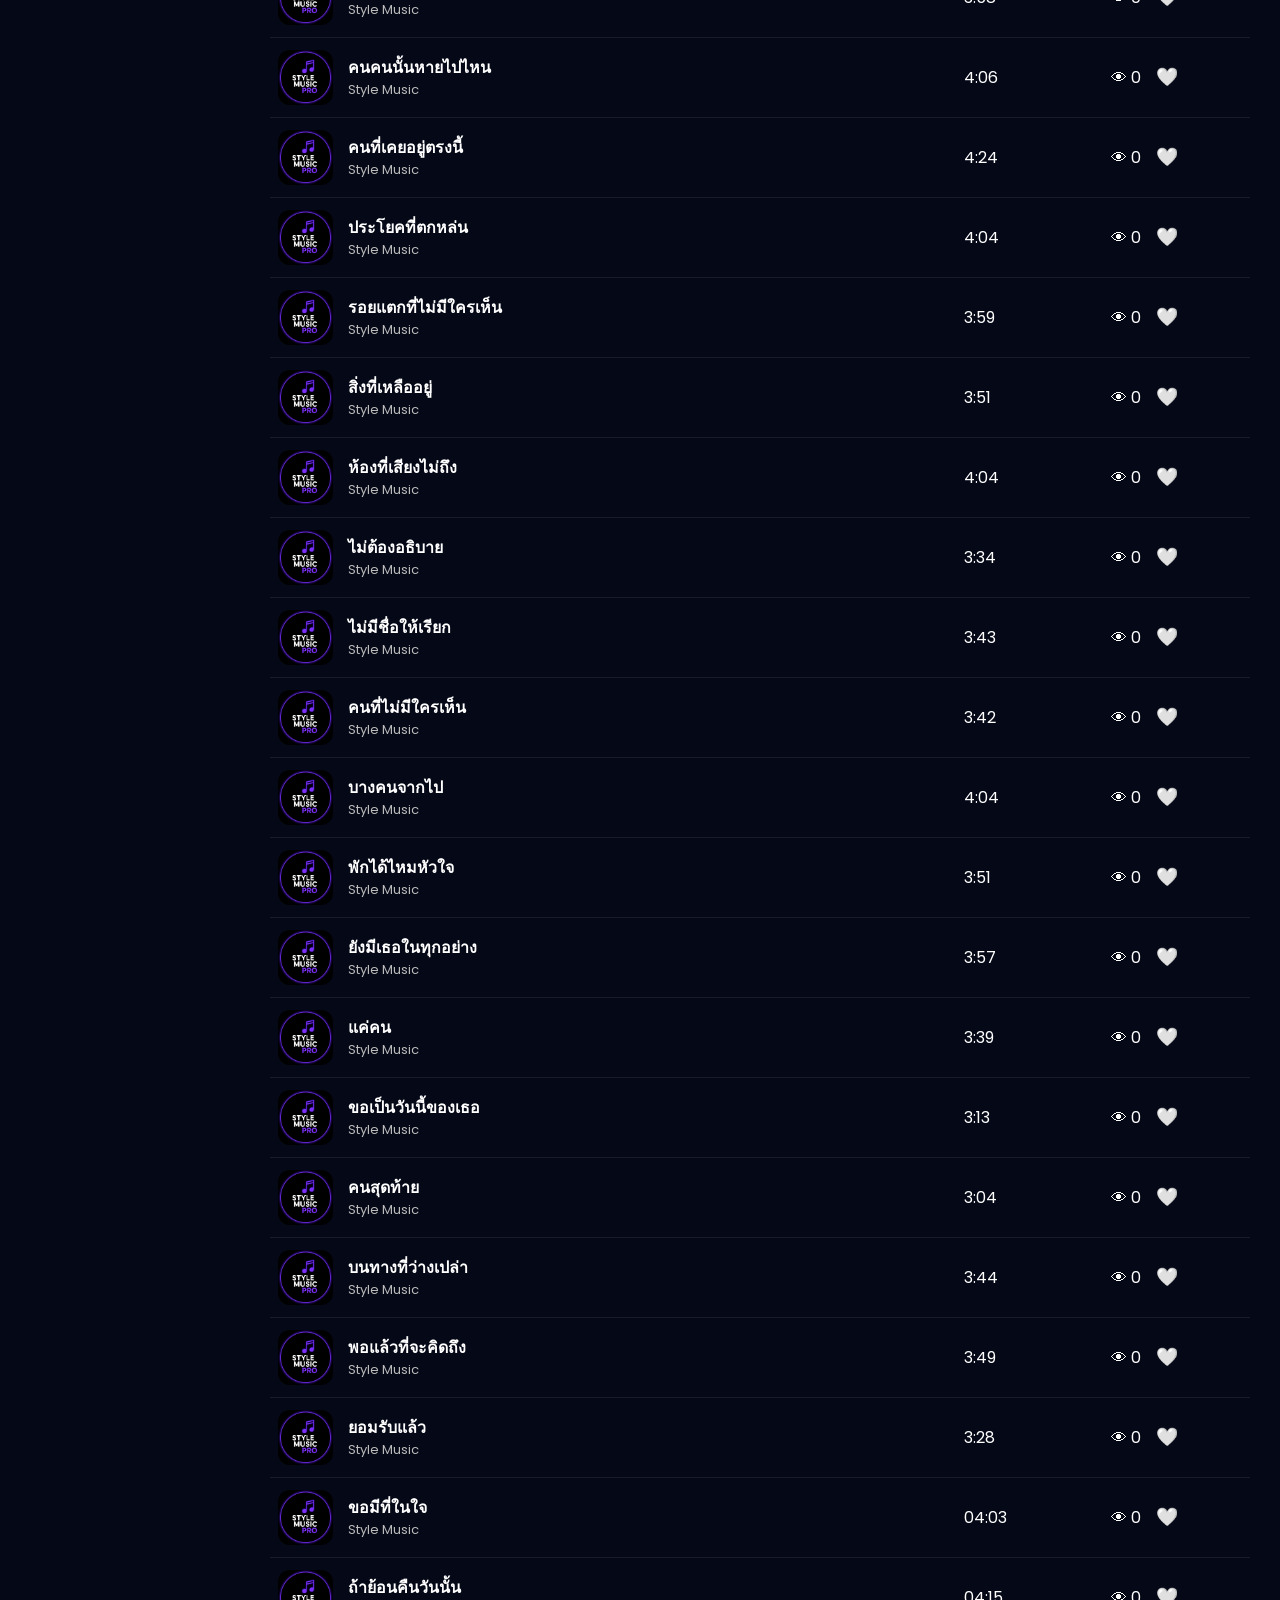
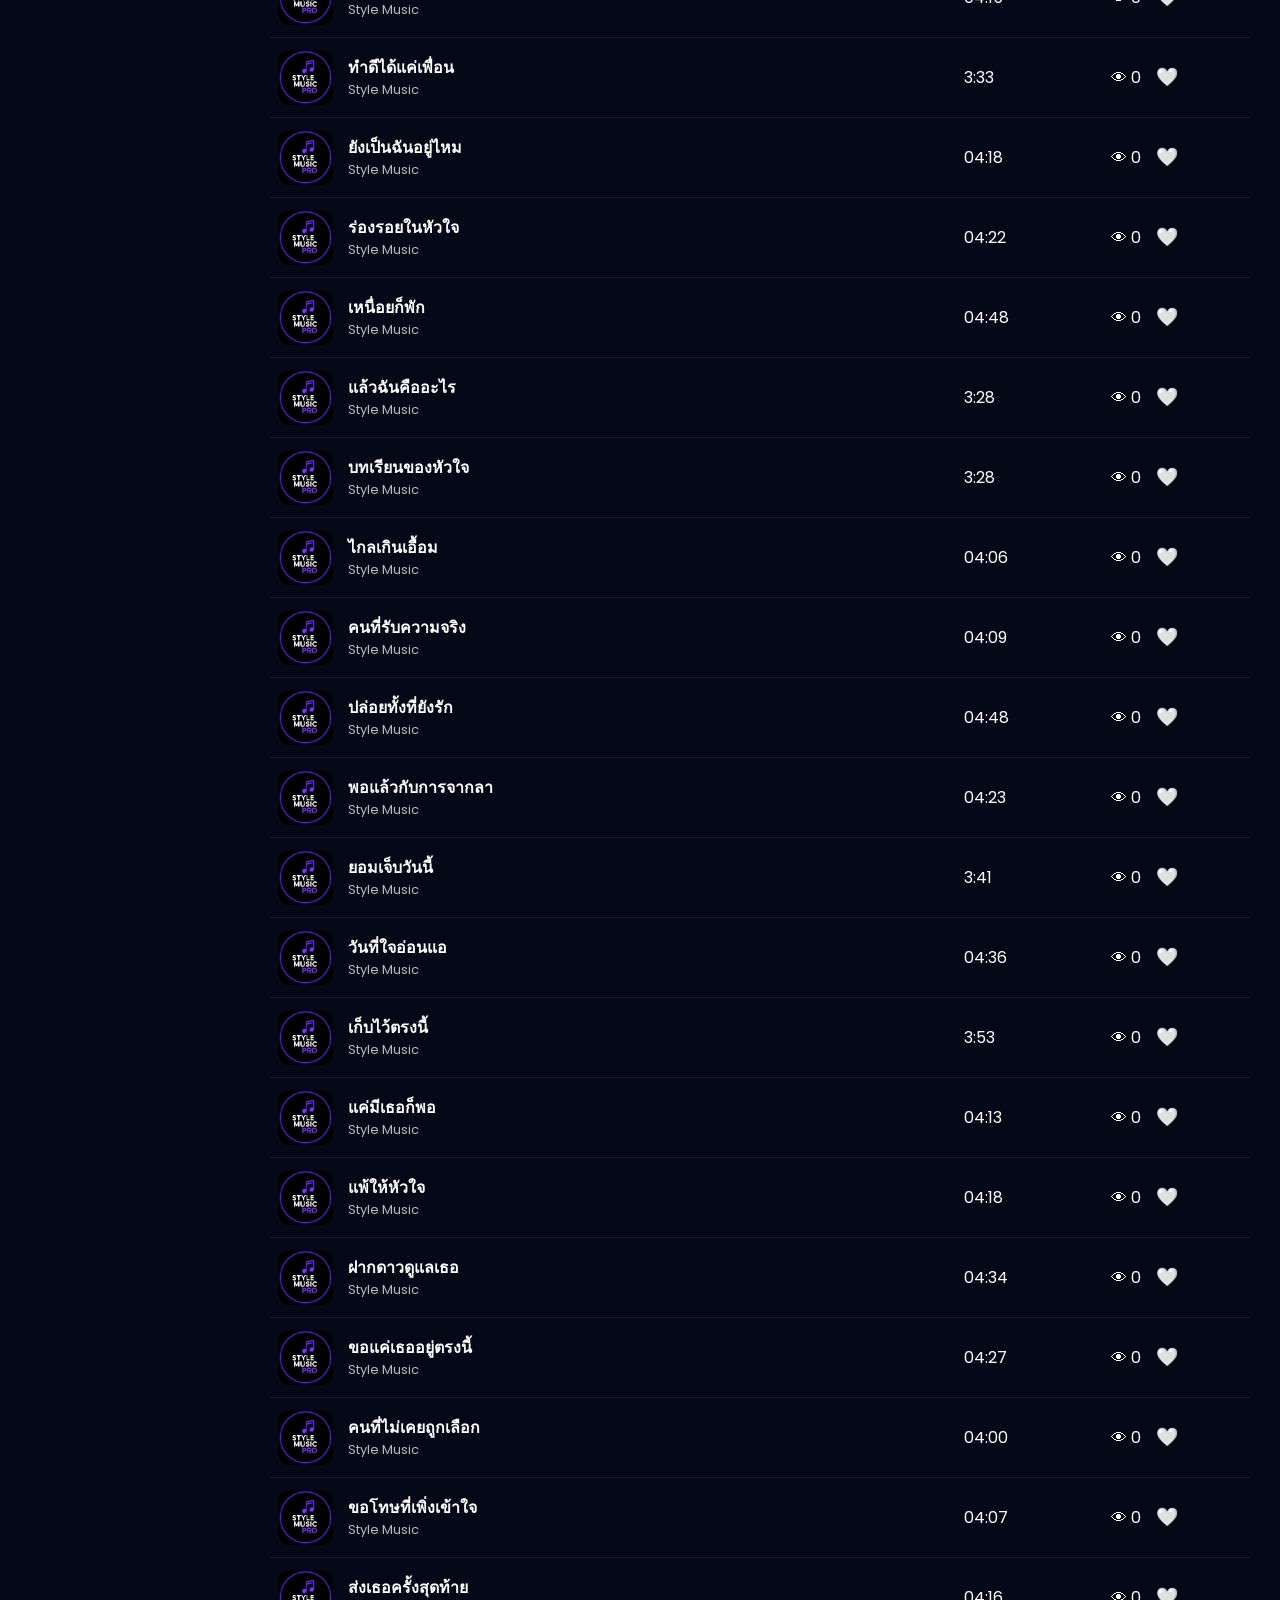
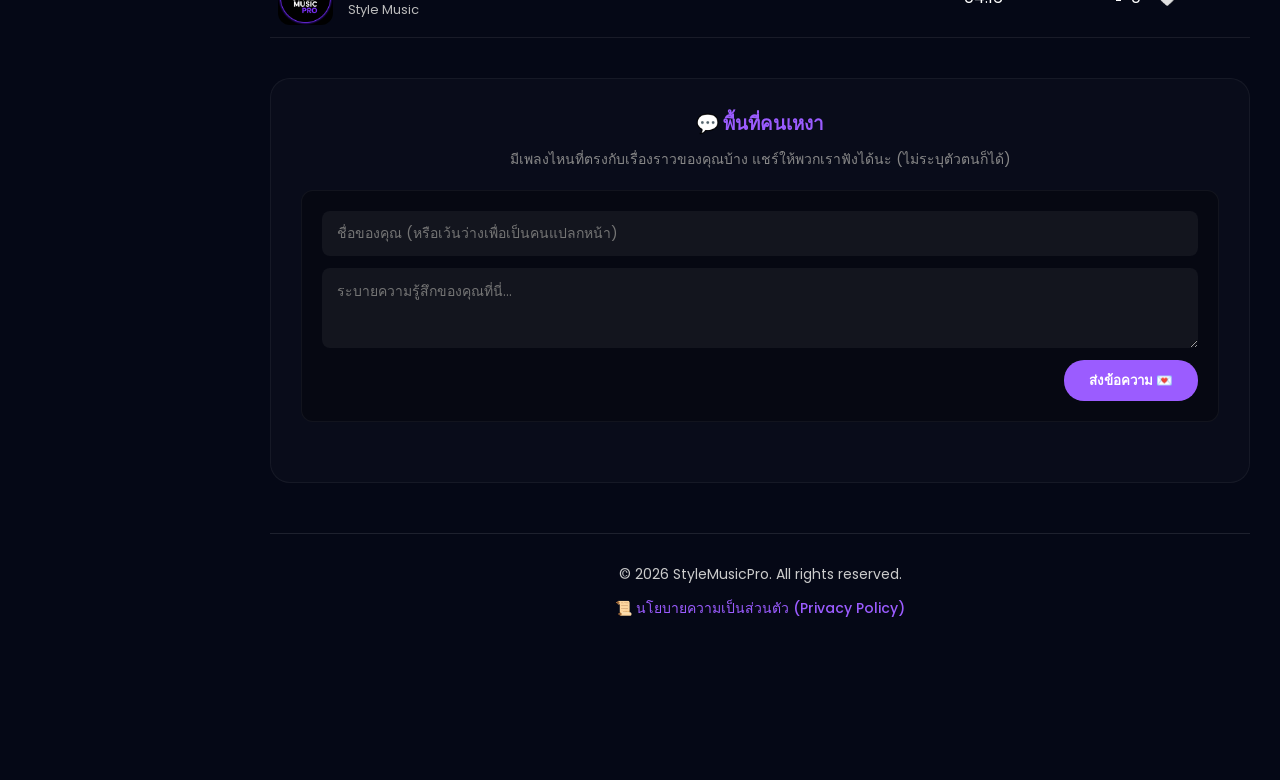
==== commit 930a8165: "Add new songs to the music list in index.html" ====
--- a/index.html
+++ b/index.html
@@ -532,7 +532,12 @@
     { id: 97, title: "วันที่ใจอ่อนแอ", artist: "Style Music", tags: "sadpop", time: "04:36" },
     { id: 98, title: "เก็บไว้ตรงนี้", artist: "Style Music", tags: "sadpop", time: "3:53" },
     { id: 99, title: "แค่มีเธอก็พอ", artist: "Style Music", tags: "sadpop", time: "04:13" },
-    { id: 100, title: "แพ้ให้หัวใจ", artist: "Style Music", tags: "sadpop", time: "04:18" }
+    { id: 100, title: "แพ้ให้หัวใจ", artist: "Style Music", tags: "sadpop", time: "04:18" },
+    { id: 101, title: "ฝากดาวดูแลเธอ", artist: "Style Music", tags: "sadpop", time: "04:34" },
+    { id: 102, title: "ขอแค่เธออยู่ตรงนี้", artist: "Style Music", tags: "sadpop", time: "04:27" },
+    { id: 103, title: "คนที่ไม่เคยถูกเลือก", artist: "Style Music", tags: "sadpop", time: "04:00" },
+    { id: 104, title: "ขอโทษที่เพิ่งเข้าใจ", artist: "Style Music", tags: "sadpop", time: "04:07" },
+    { id: 105, title: "ส่งเธอครั้งสุดท้าย", artist: "Style Music", tags: "sadpop", time: "04:16" }
 ];
 
 // --- Music Player Logic ---
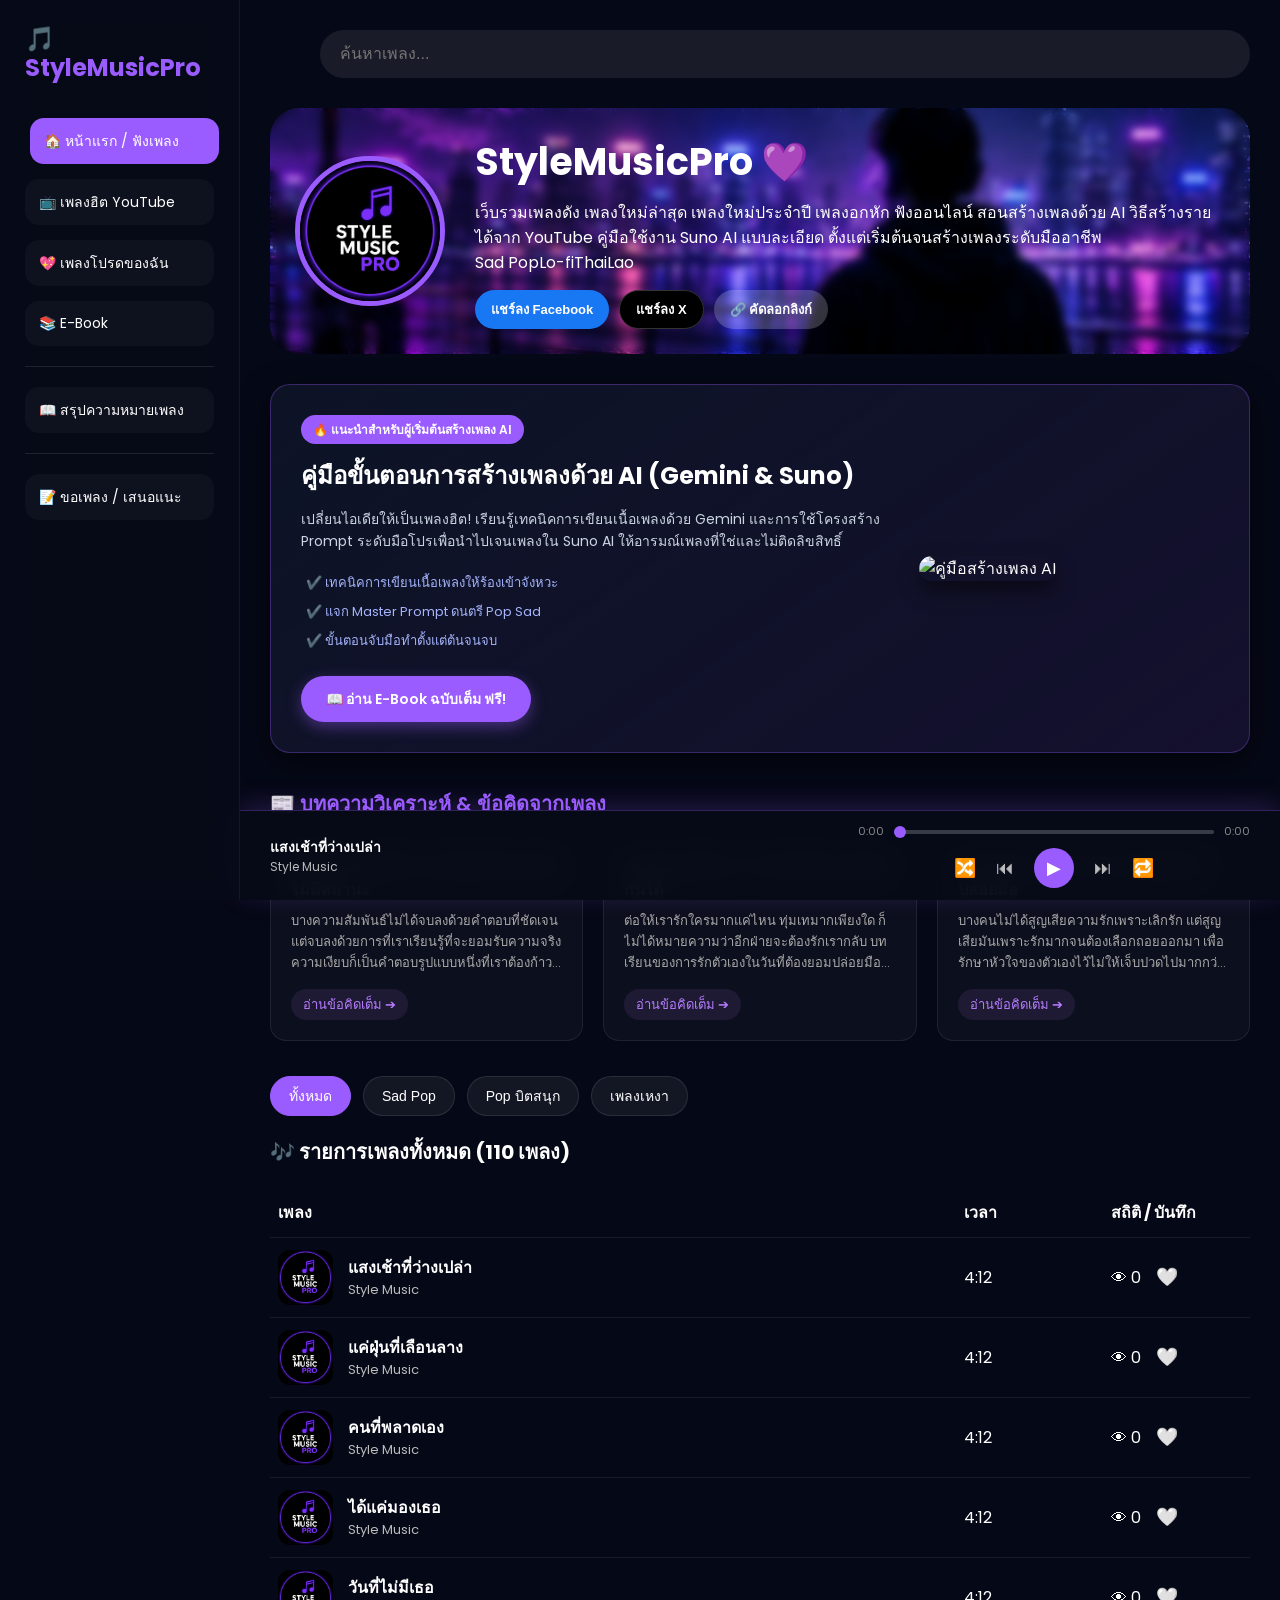
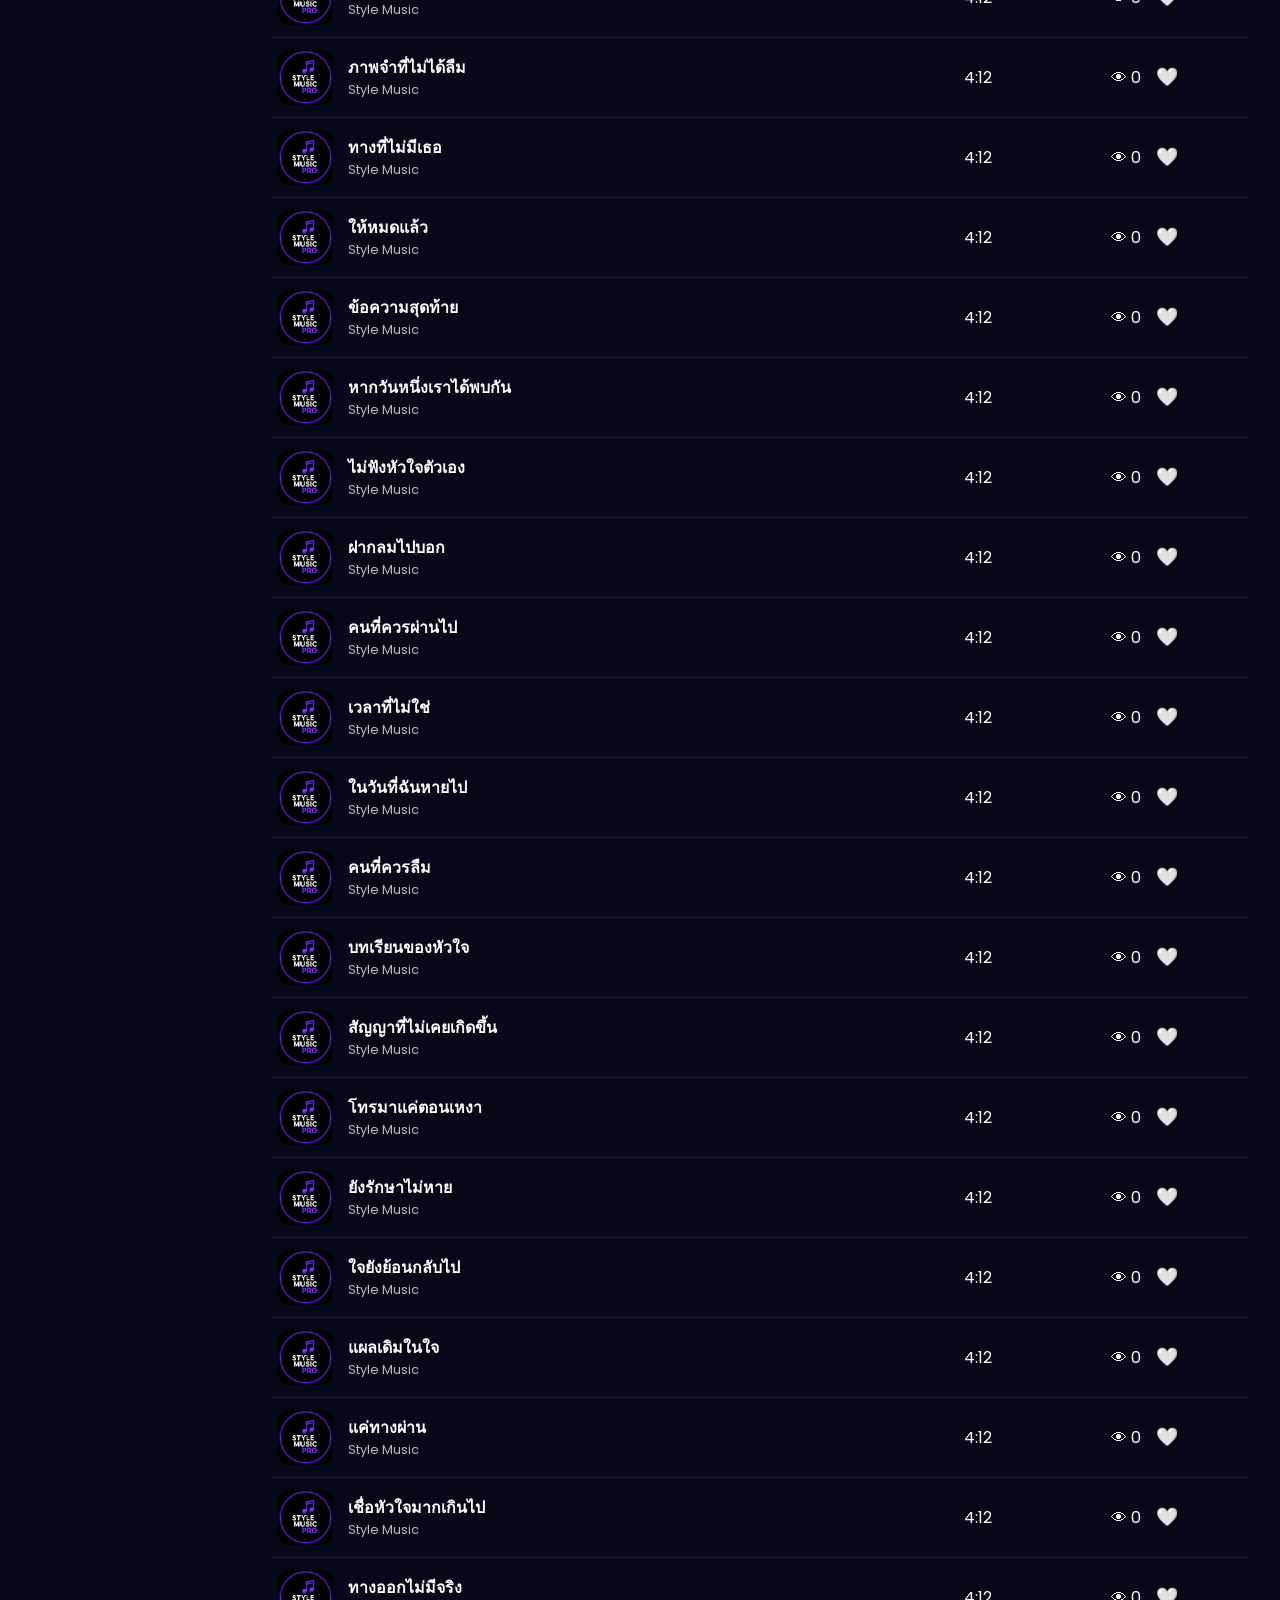
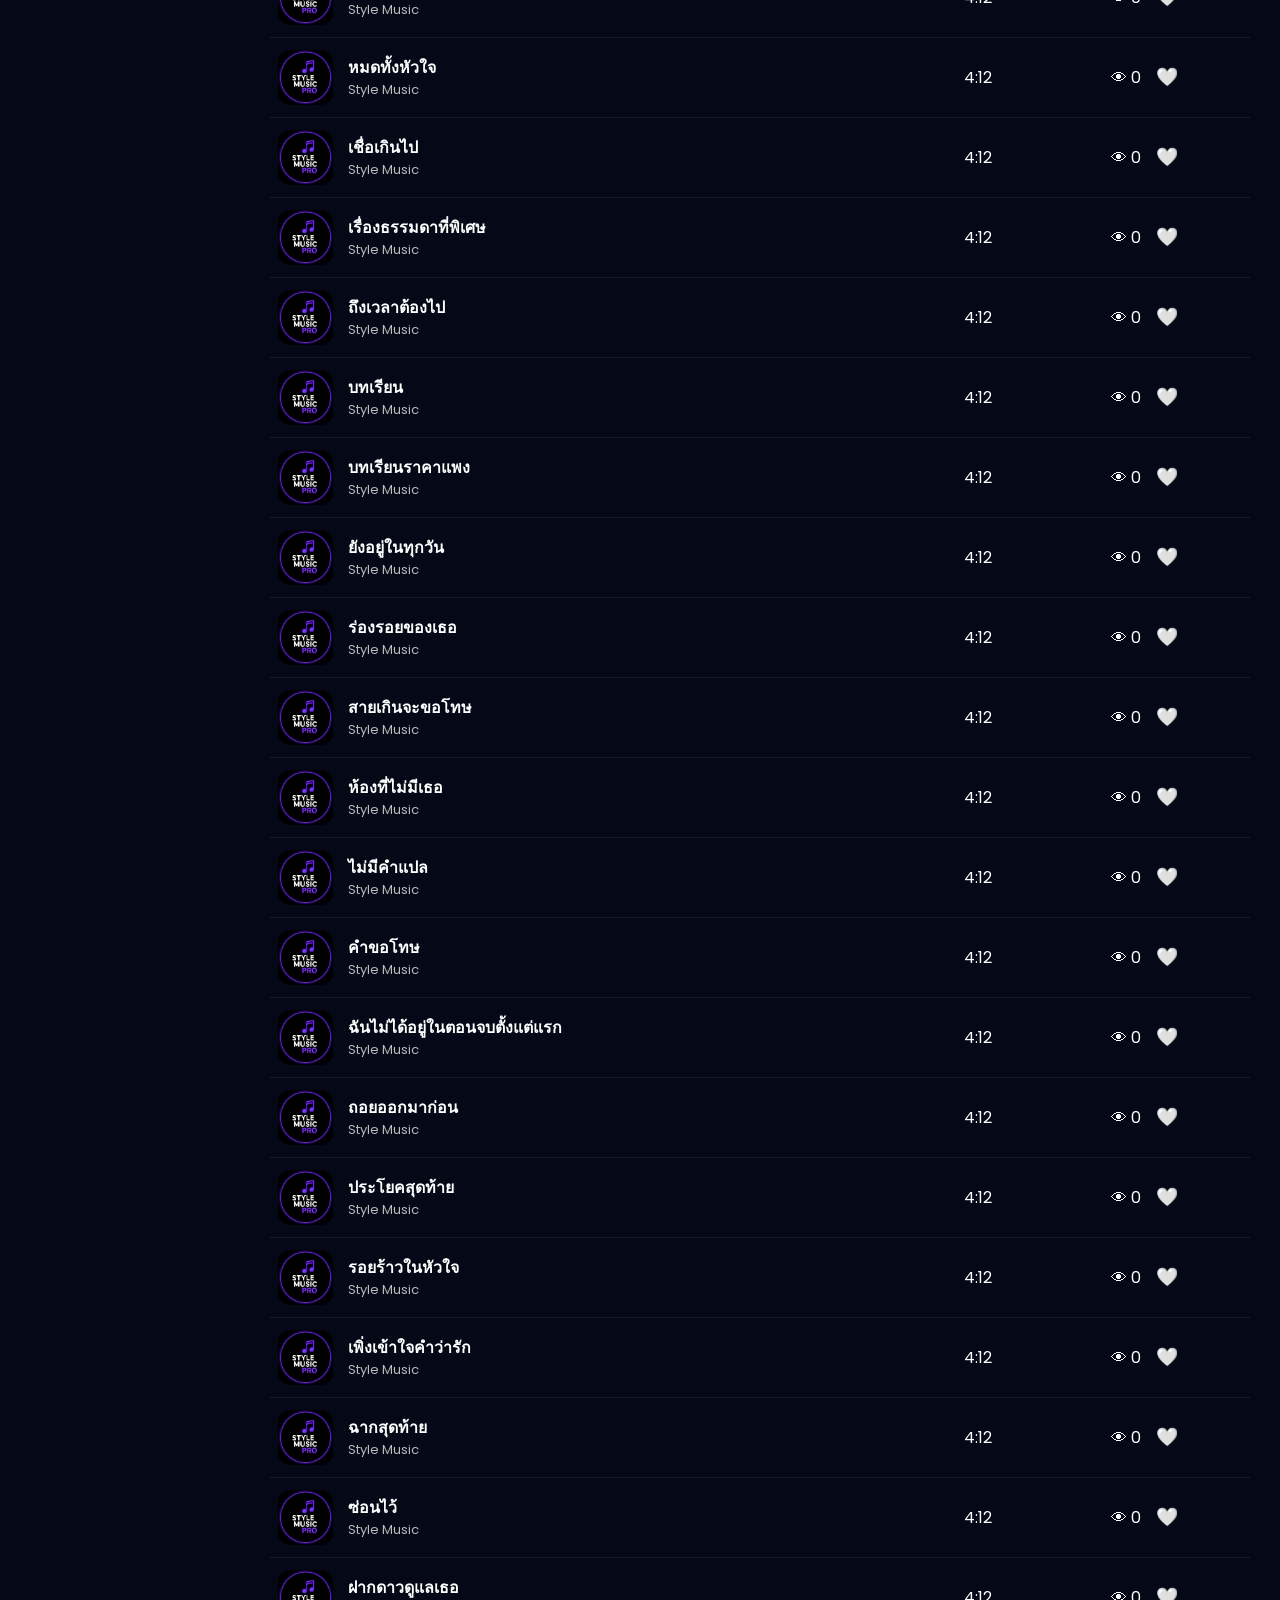
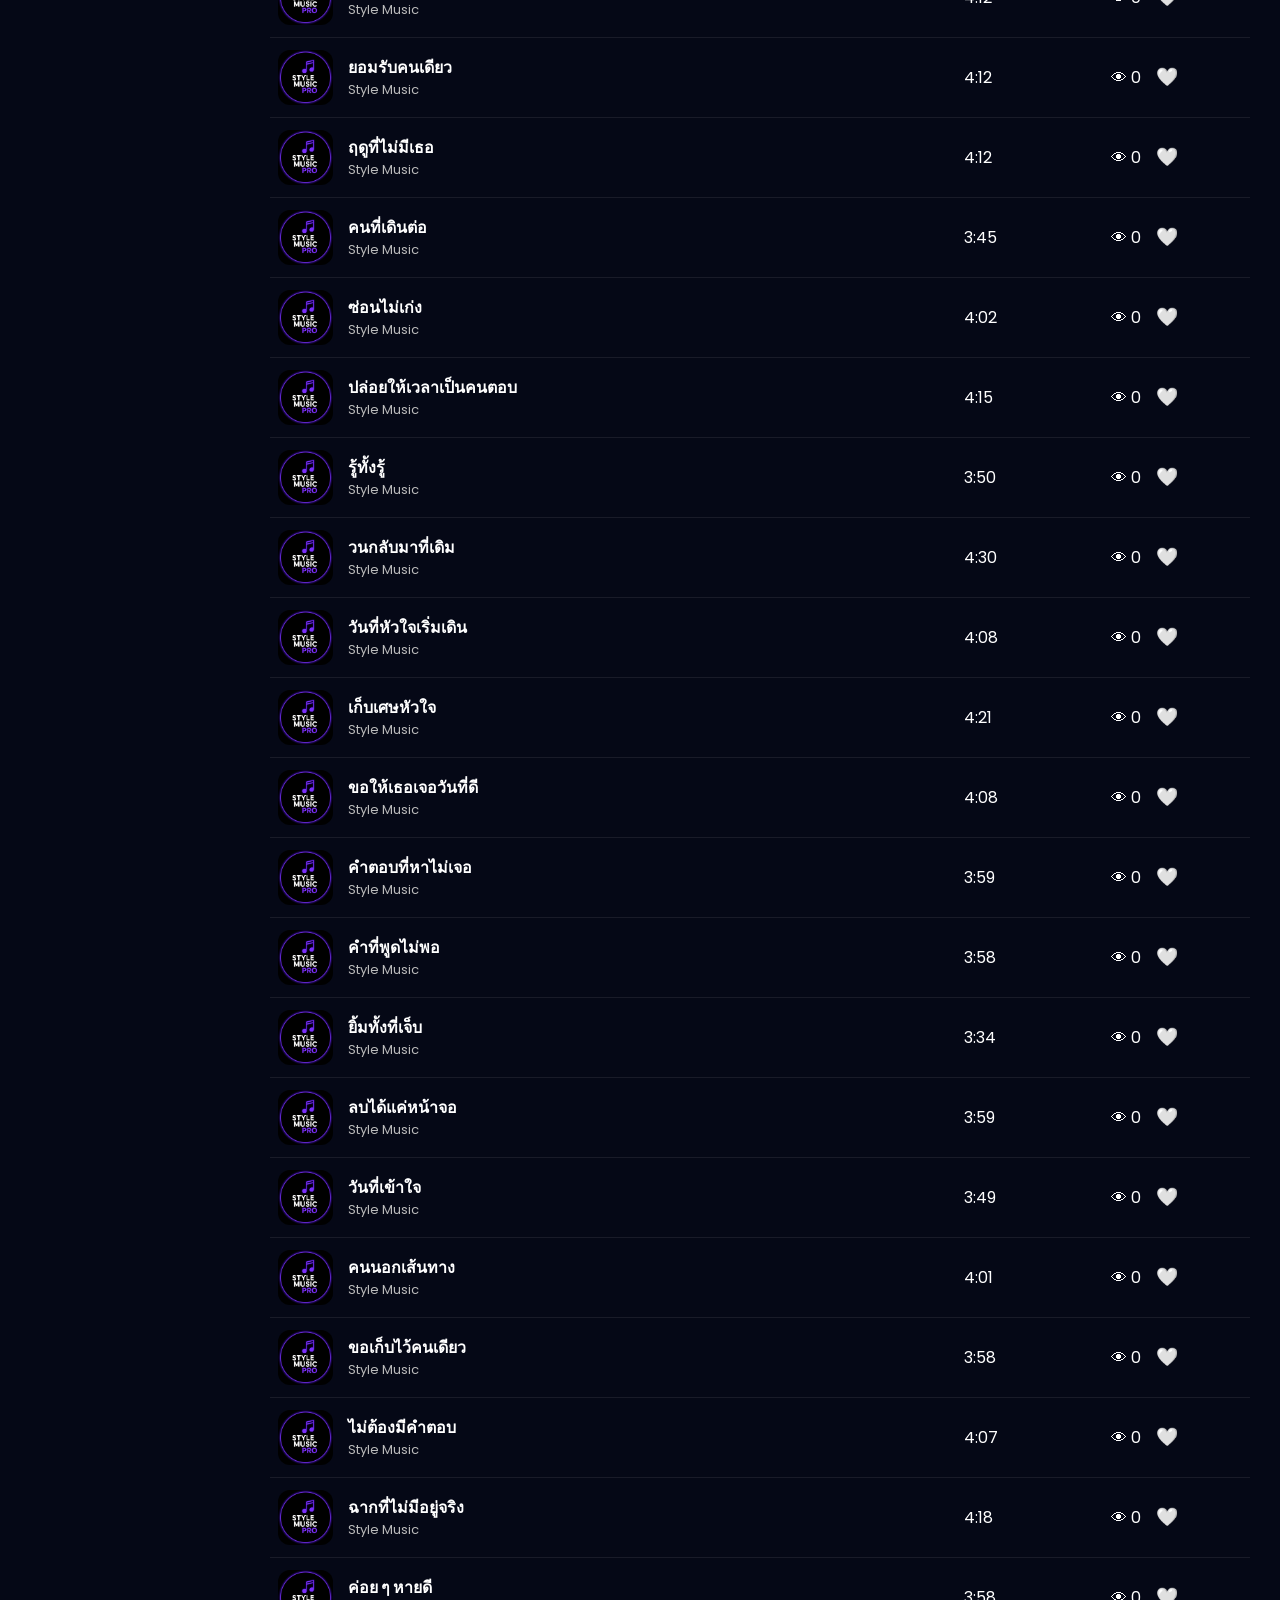
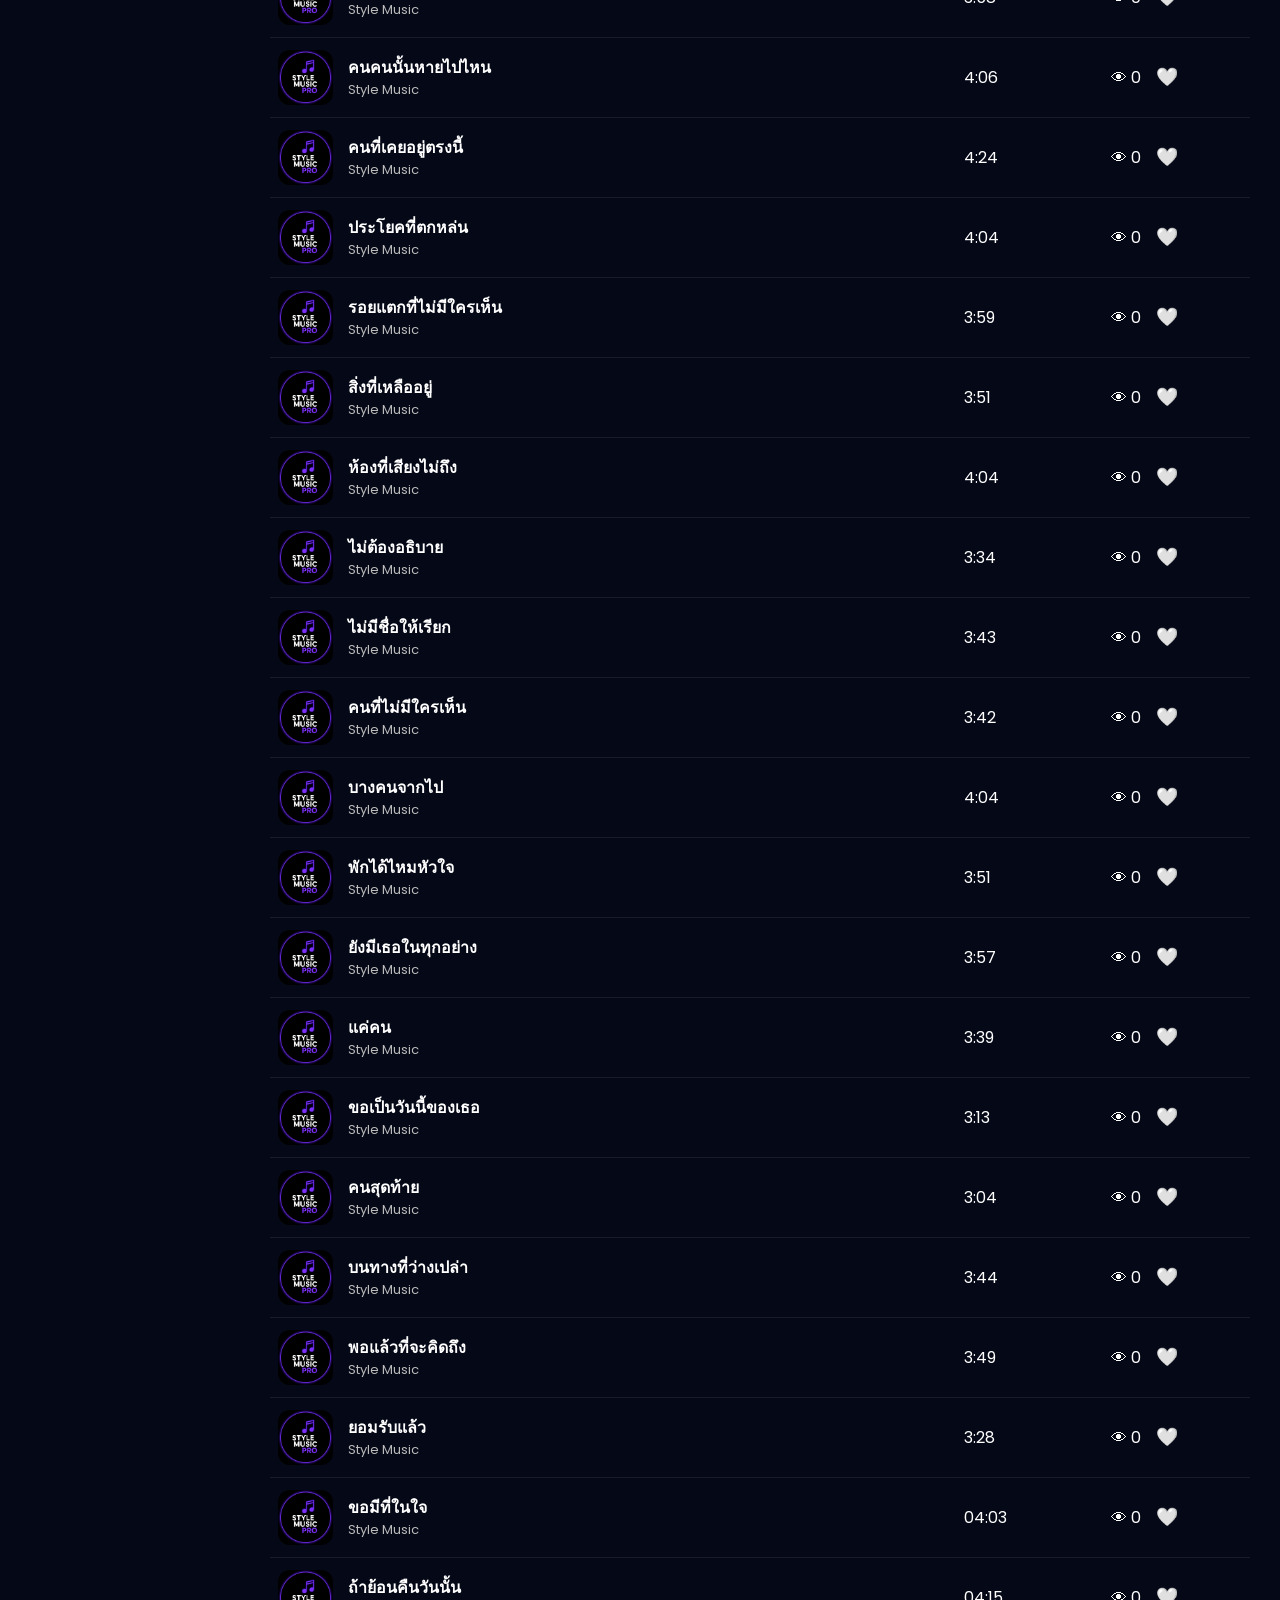
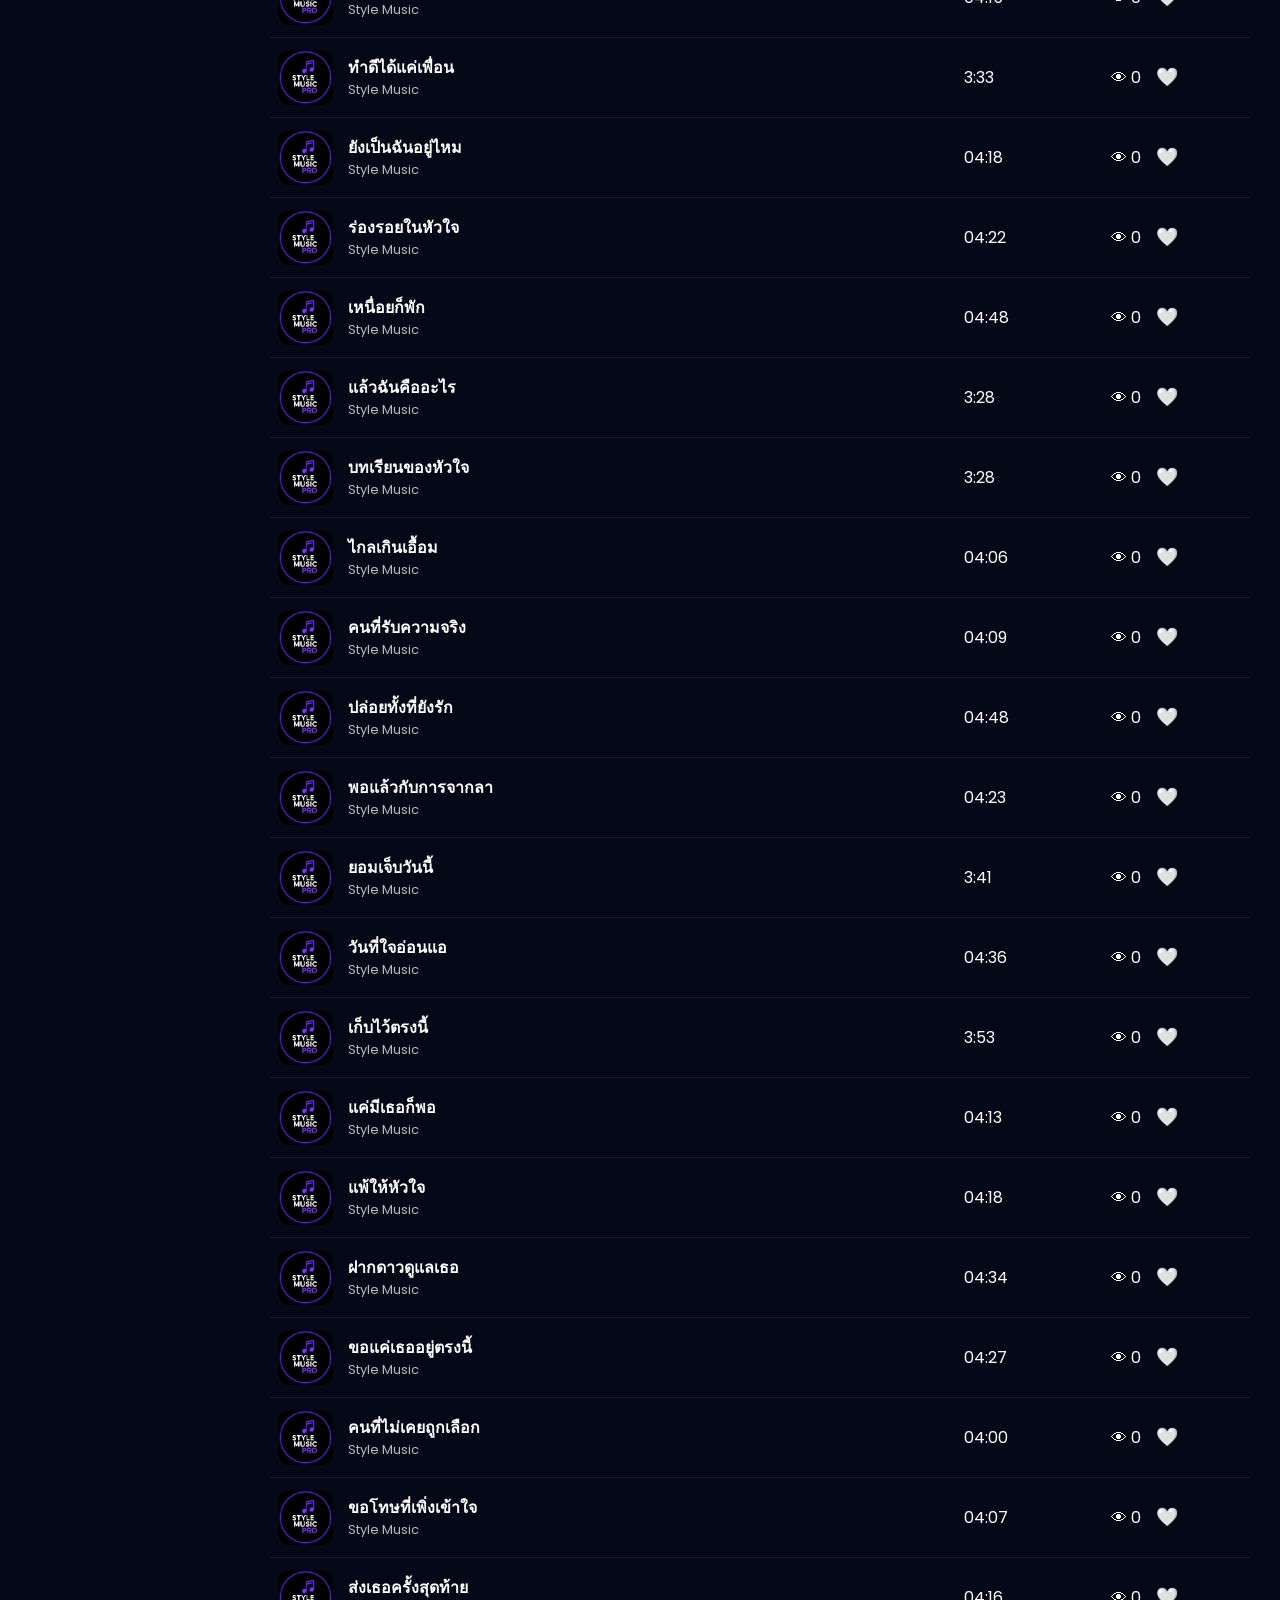
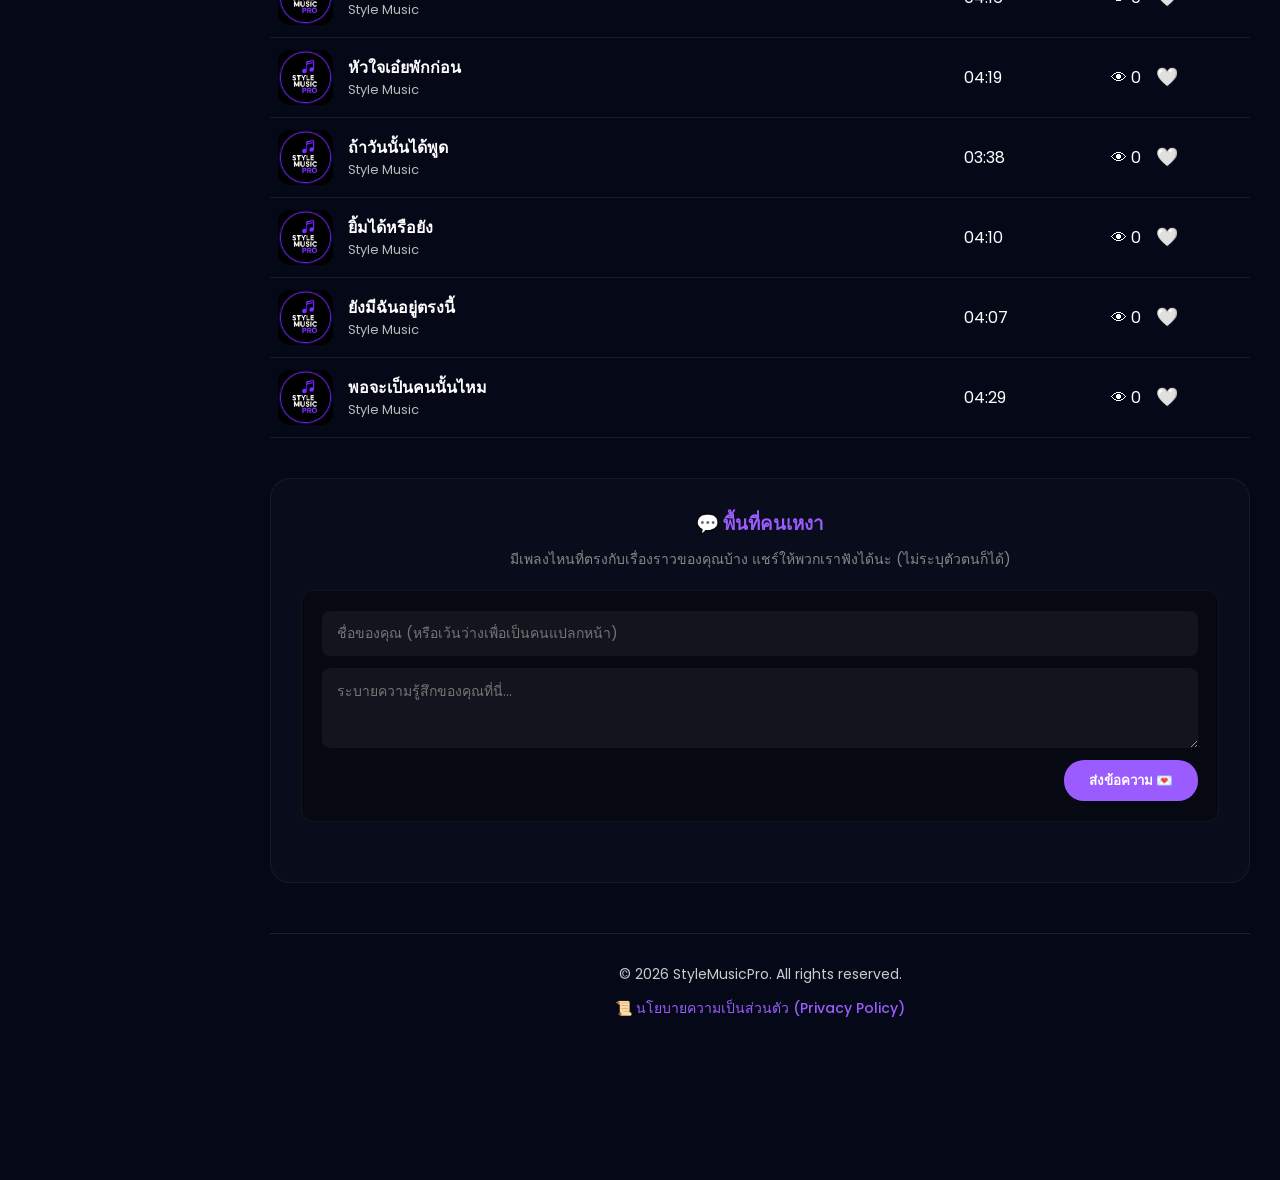
==== commit ee1ff309: "Add new songs to the music list in index.html" ====
--- a/index.html
+++ b/index.html
@@ -537,7 +537,12 @@
     { id: 102, title: "ขอแค่เธออยู่ตรงนี้", artist: "Style Music", tags: "sadpop", time: "04:27" },
     { id: 103, title: "คนที่ไม่เคยถูกเลือก", artist: "Style Music", tags: "sadpop", time: "04:00" },
     { id: 104, title: "ขอโทษที่เพิ่งเข้าใจ", artist: "Style Music", tags: "sadpop", time: "04:07" },
-    { id: 105, title: "ส่งเธอครั้งสุดท้าย", artist: "Style Music", tags: "sadpop", time: "04:16" }
+    { id: 105, title: "ส่งเธอครั้งสุดท้าย", artist: "Style Music", tags: "sadpop", time: "04:16" },
+    { id: 106, title: "หัวใจเอ๋ยพักก่อน", artist: "Style Music", tags: "sadpop", time: "04:19" },
+    { id: 107, title: "ถ้าวันนั้นได้พูด", artist: "Style Music", tags: "sadpop", time: "03:38" },
+    { id: 108, title: "ยิ้มได้หรือยัง", artist: "Style Music", tags: "sadpop", time: "04:10" },
+    { id: 109, title: "ยังมีฉันอยู่ตรงนี้", artist: "Style Music", tags: "sadpop", time: "04:07" },
+    { id: 110, title: "พอจะเป็นคนนั้นไหม", artist: "Style Music", tags: "sadpop", time: "04:29" }
 ];
 
 // --- Music Player Logic ---
